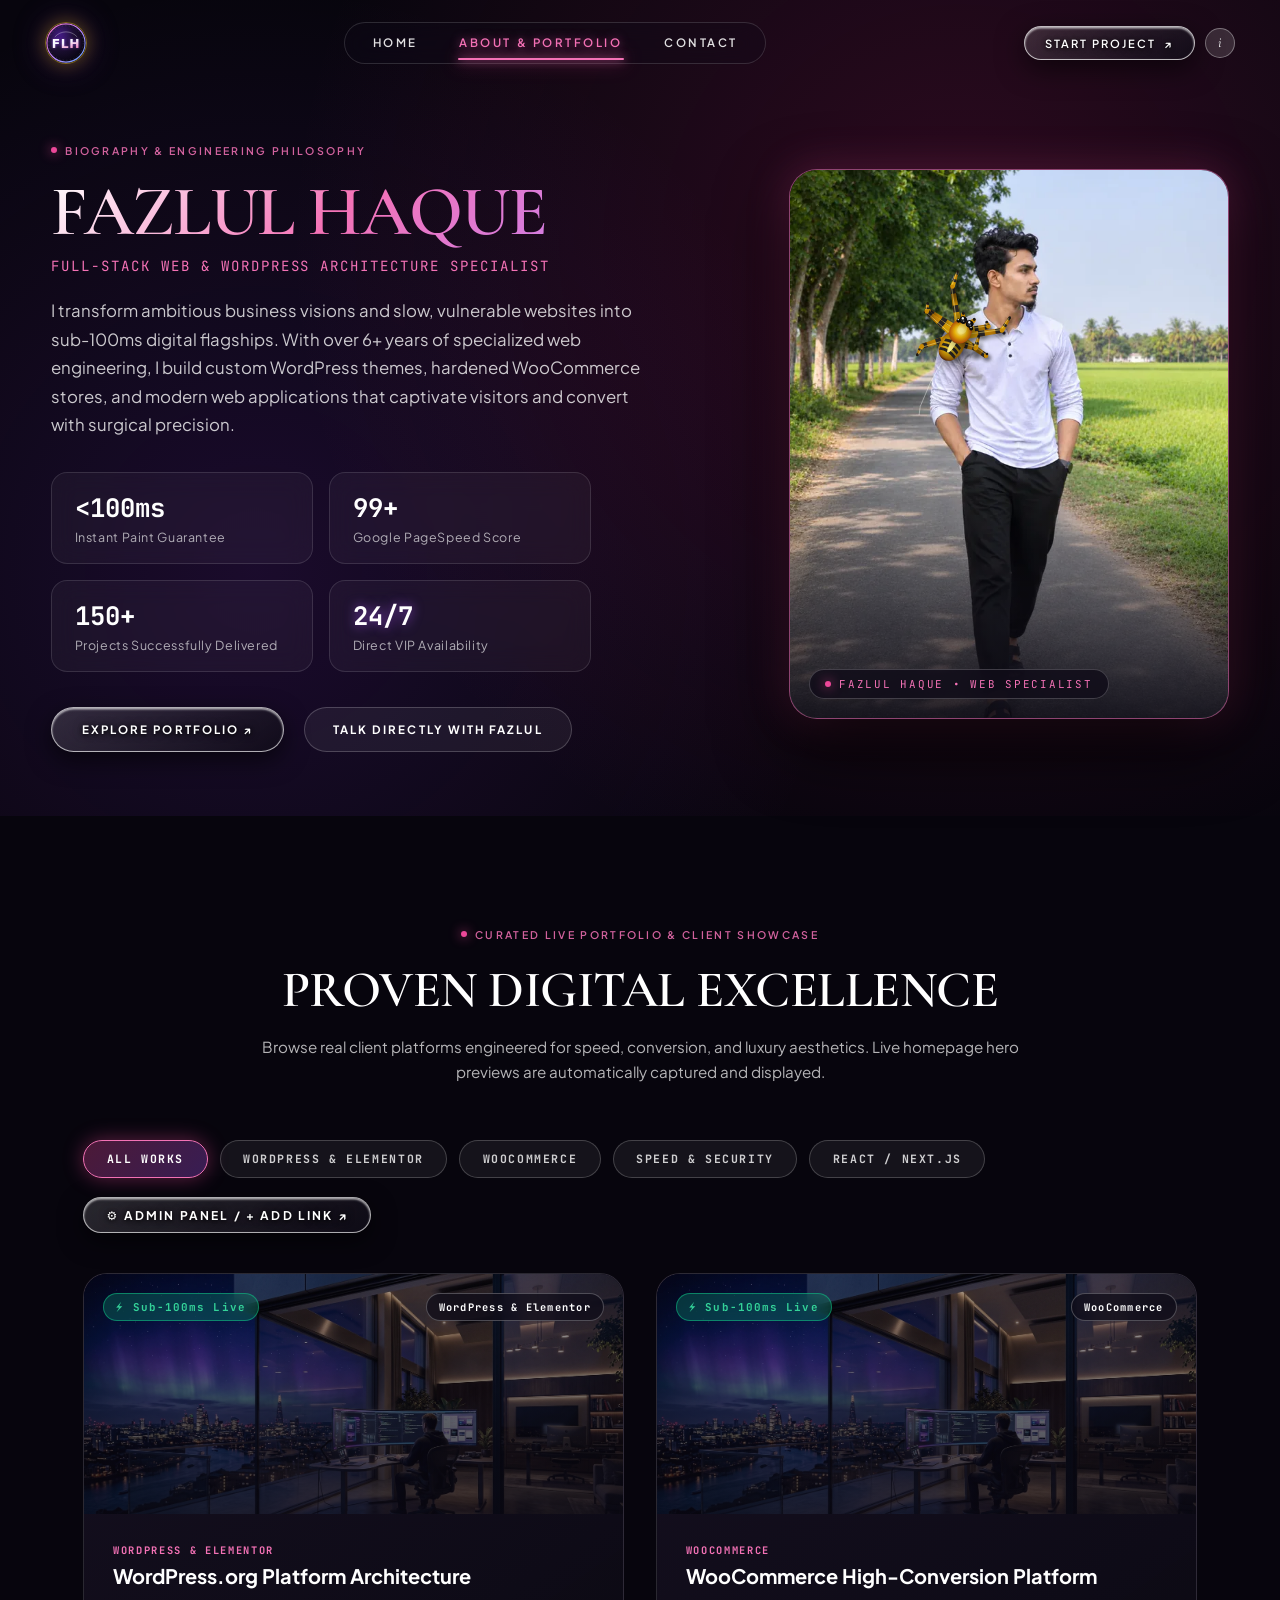
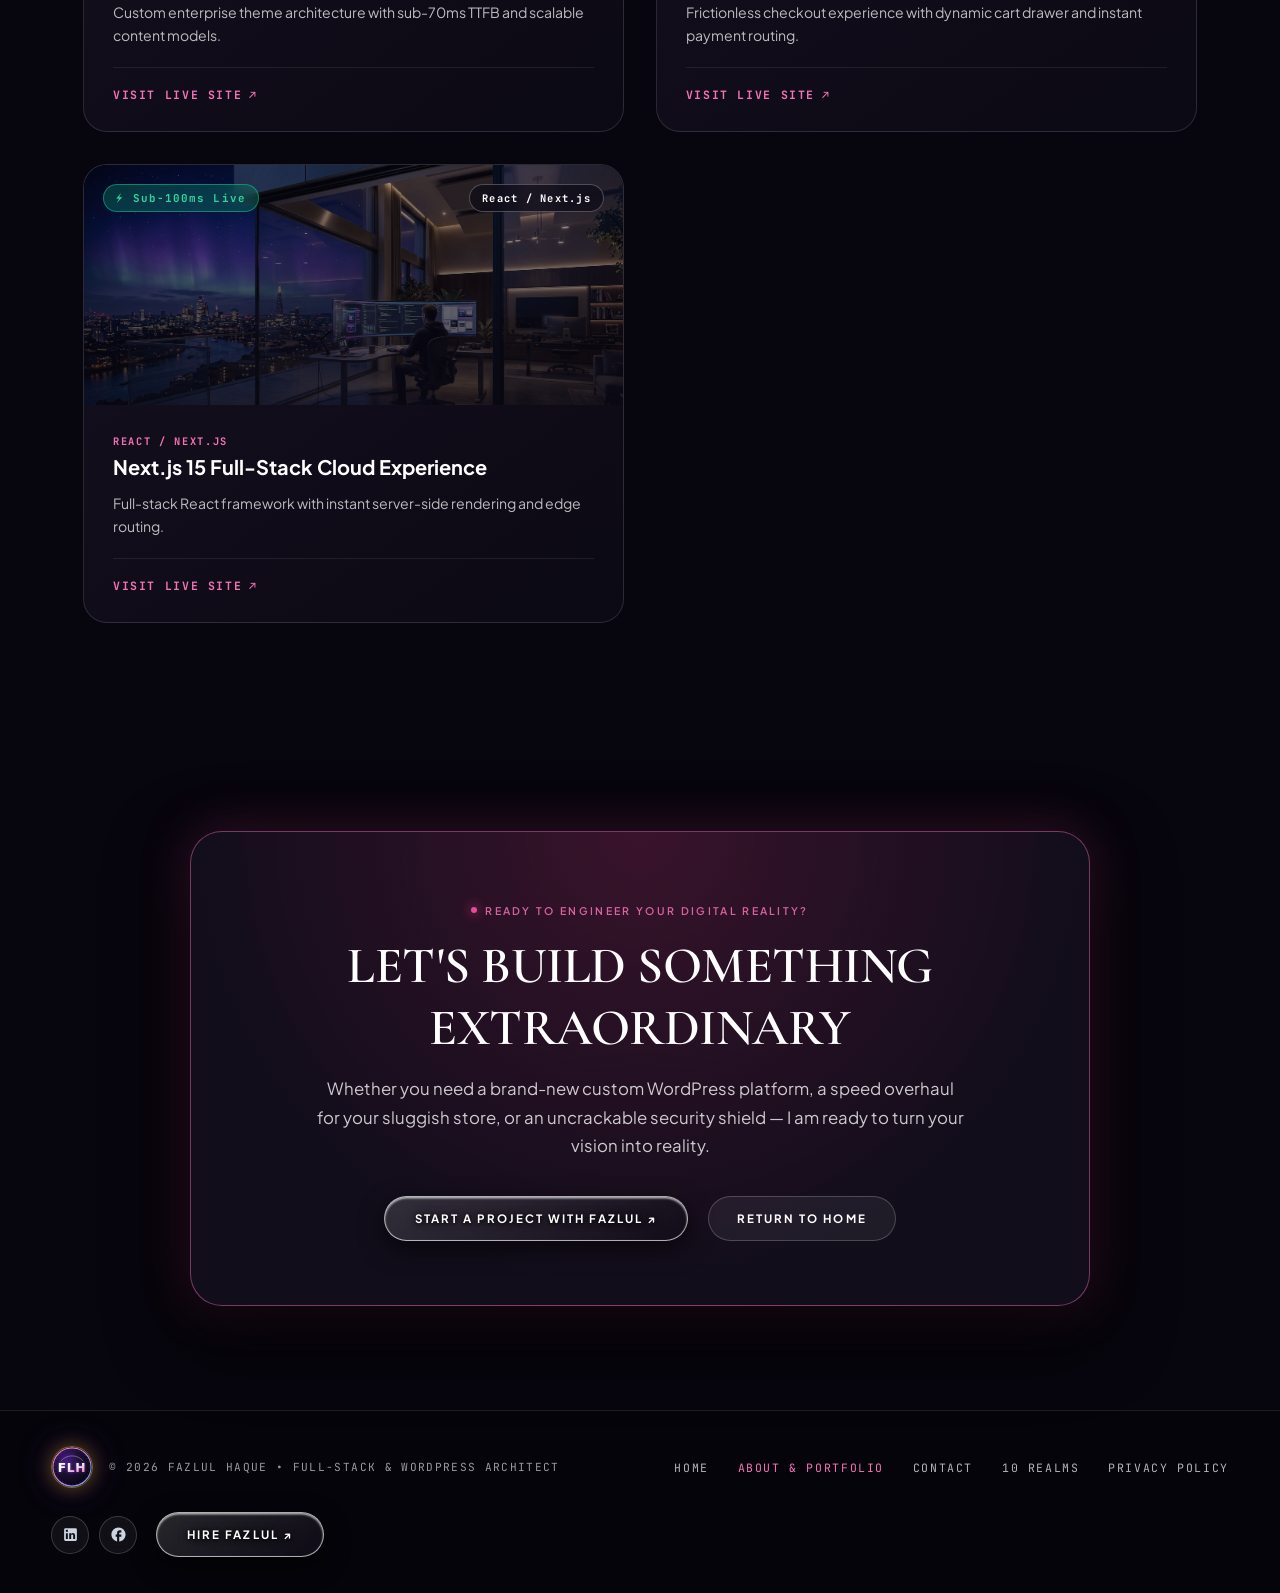
==== about.html @ 12c343f9 "Fix mobile zoom overflow, video sticky containment, UTF-8 encoding, and align v46.0" ====
﻿<!DOCTYPE html>
<html lang="en">
<head>
  <meta charset="UTF-8" />
  <meta name="viewport" content="width=device-width, initial-scale=1.0, viewport-fit=cover" />

  <!-- High-Ranking SEO Meta Tags -->
  <title>About Fazlul Haque | Full-Stack Web &amp; WordPress Architecture Specialist</title>
  <meta name="description" content="Learn about Fazlul Haque &mdash; elite WordPress &amp; Full-Stack Web Developer. Specializing in sub-100ms ultra-fast custom themes, WooCommerce stores, hardened security, and modern web applications. Explore curated live portfolio." />
  <meta name="keywords" content="Fazlul Haque, About Fazlul Haque, WordPress Specialist, Full-Stack Developer, WordPress Speed Optimization, Custom WordPress Theme, WooCommerce Developer, Web Security" />
  <meta name="author" content="Fazlul Haque" />
  <meta name="robots" content="index, follow" />
  <link rel="canonical" href="https://fazlul-haque-portfolio.onrender.com/about.html" />

  <!-- OpenGraph & Twitter Social Cards -->
  <meta property="og:url" content="https://fazlul-haque-portfolio.onrender.com/about.html" />
  <meta property="og:title" content="About Fazlul Haque &mdash; Full-Stack Web &amp; WordPress Developer" />
  <meta property="og:description" content="Discover Fazlul Haque's journey, engineering philosophy, and curated showcase of ultra-fast WordPress, WooCommerce, and web applications." />
  <meta property="og:type" content="profile" />
  <meta property="og:image" content="https://fazlul-haque-portfolio.onrender.com/assets/about-hero.webp" />
  <meta property="og:image:type" content="image/webp" />
  <meta name="twitter:card" content="summary_large_image" />
  <meta name="twitter:title" content="About Fazlul Haque &mdash; Web &amp; WordPress Specialist" />
  <meta name="twitter:description" content="6+ years engineering sub-100ms WordPress ecosystems, custom themes, and ironclad web applications." />
  <meta name="twitter:image" content="https://fazlul-haque-portfolio.onrender.com/assets/about-hero.webp" />

  <!-- Google Fonts Preconnect -->
  <link rel="preconnect" href="https://fonts.googleapis.com" />
  <link rel="preconnect" href="https://fonts.gstatic.com" crossorigin />
  <link rel="preload" href="assets/about-hero.webp" as="image" type="image/webp" imagesrcset="assets/about-hero-mob.webp 640w, assets/about-hero.webp 800w" imagesizes="(max-width: 768px) 360px, 440px" fetchpriority="high" />
  <link rel="preload" as="style" href="https://fonts.googleapis.com/css2?family=Cormorant+Garamond:ital,wght@0,500;0,600;0,700;1,600&family=Plus+Jakarta+Sans:wght@400;500;600;700&family=JetBrains+Mono:wght@400;500;600&display=swap" onload="this.onload=null;this.rel='stylesheet'" />
  <noscript><link href="https://fonts.googleapis.com/css2?family=Cormorant+Garamond:ital,wght@0,500;0,600;0,700;1,600&family=Plus+Jakarta+Sans:wght@400;500;600;700&family=JetBrains+Mono:wght@400;500;600&display=swap" rel="stylesheet" /></noscript>

  <!-- Shared Universal Stylesheet -->
  <link rel="stylesheet" href="styles.css?v=46.0" />

  <!-- Rich JSON-LD Structured Data for Google Search -->
  <script type="application/ld+json">
  {
    "@context": "https://schema.org",
    "@graph": [
      {
        "@type": "Person",
        "@id": "https://fazlul-haque-portfolio.onrender.com/#person",
        "name": "Fazlul Haque",
        "jobTitle": "Full-Stack Web & WordPress Architecture Specialist",
        "description": "Expert Web and WordPress Developer crafting sub-100ms ultra-fast websites, WooCommerce stores, and security-hardened systems.",
        "image": "https://fazlul-haque-portfolio.onrender.com/assets/about-hero.webp",
        "email": "fazlulbusiness1@gmail.com",
        "telephone": "+8801302927167",
        "knowsAbout": [
          "WordPress Custom Theme Development",
          "WooCommerce Speed Optimization",
          "Elementor Pro Custom Architecture",
          "PHP 8 & MySQL",
          "React & Next.js",
          "Cloudflare WAF Security & Malware Remediation",
          "Google Core Web Vitals Optimization"
        ]
      },
      {
        "@type": "AboutPage",
        "@id": "https://fazlul-haque-portfolio.onrender.com/about.html#webpage",
        "url": "https://fazlul-haque-portfolio.onrender.com/about.html",
        "name": "About Fazlul Haque & Live Portfolio Showcase",
        "description": "Biography, engineering stack, and showcase of live WordPress, WooCommerce, and Full-Stack web projects by Fazlul Haque.",
        "isPartOf": {
          "@type": "WebSite",
          "name": "Fazlul Haque Portfolio",
          "url": "https://fazlul-haque-portfolio.onrender.com/"
        }
      }
    ]
  }
  </script>
</head>
<body class="page-about">

  <!-- =====================================================================
       TOP FLOATING NAVBAR (CONSISTENT ON ALL PAGES)
       ===================================================================== -->
  <header class="top-nav-bar" id="top-nav">
    <a href="index.html" class="nav-wave-logo" aria-label="Fazlul Haque (FLH) Home">
      <img src="assets/flh-logo.svg" alt="FLH Logo" class="flh-logo-svg" width="42" height="42" />
    </a>

    <nav class="nav-center-links" aria-label="Primary Navigation">
      <a href="index.html">HOME</a>
      <a href="about.html" class="active">ABOUT &amp; PORTFOLIO</a>
      <a href="contact.html">CONTACT</a>
    </nav>

    <div class="nav-right-group">
      <a href="contact.html" class="btn-shine start-creating-pill">
        <span>START PROJECT</span>
        <span class="arrow-ne">↗</span>
      </a>
      <button type="button" class="info-circle-btn" id="info-btn" aria-label="Portfolio Info">i</button>
    </div>
  </header>

  <main>
    <!-- =====================================================================
         1. ABOUT HERO SECTION: PROFILE & CORE CREDENTIALS
         (Hero image container configured and ready for your dedicated image)
         ===================================================================== -->
    <section class="about-hero-section">
      <div class="about-hero-container">
        <div class="about-hero-grid">
          
          <!-- Left: Hero Headline & Philosophy -->
          <div class="about-hero-content">
            <div class="rh-eyebrow">
              <span class="dot-purple"></span>
              <span>BIOGRAPHY &amp; ENGINEERING PHILOSOPHY</span>
            </div>
            <h1 class="about-hero-title">
              FAZLUL HAQUE
            </h1>
            <p class="about-hero-tagline">
              Full-Stack Web &amp; WordPress Architecture Specialist
            </p>
            <p class="about-hero-lead">
              I transform ambitious business visions and slow, vulnerable websites into sub-100ms digital flagships. With over 6+ years of specialized web engineering, I build custom WordPress themes, hardened WooCommerce stores, and modern web applications that captivate visitors and convert with surgical precision.
            </p>

            <div class="about-hero-badges">
              <div class="about-stat-card shine-card">
                <span class="stat-num" data-target="100" data-prefix="&lt;" data-suffix="ms">&lt;100ms</span>
                <span class="stat-lbl">Instant Paint Guarantee</span>
              </div>
              <div class="about-stat-card shine-card">
                <span class="stat-num" data-target="99" data-suffix="+">99+</span>
                <span class="stat-lbl">Google PageSpeed Score</span>
              </div>
              <div class="about-stat-card shine-card">
                <span class="stat-num" data-target="150" data-suffix="+">150+</span>
                <span class="stat-lbl">Projects Successfully Delivered</span>
              </div>
              <div class="about-stat-card shine-card">
                <span class="stat-num live-pulse-badge">24/7</span>
                <span class="stat-lbl">Direct VIP Availability</span>
              </div>
            </div>

            <div class="about-hero-ctas">
              <a href="#portfolio-showcase" class="btn-shine pill-btn-purple bubble-glass-btn">
                <span class="btn-label-text">EXPLORE PORTFOLIO ↗</span>
              </a>
              <a href="contact.html" class="btn-shine pill-btn-dark">
                <span>TALK DIRECTLY WITH FAZLUL</span>
              </a>
            </div>
          </div>

          <!-- Right: Hero Image Container (Reserved for your custom image) -->
          <div class="about-hero-visual">
            <div class="about-image-frame shine-card" id="about-hero-frame">
              <img
                src="assets/about-hero.webp"
                srcset="assets/about-hero-mob.webp 640w, assets/about-hero.webp 800w"
                sizes="(max-width: 768px) 360px, 440px"
                alt="Fazlul Haque &mdash; Web &amp; WordPress Specialist"
                class="about-portrait-img"
                id="about-hero-img"
                width="800"
                height="1000"
                fetchpriority="high"
                loading="eager"
              />
              <div class="about-image-scrim"></div>
              <div class="about-image-caption">
                <span class="dot-purple"></span>
                <span>FAZLUL HAQUE • WEB SPECIALIST</span>
              </div>
            </div>
          </div>

        </div>
      </div>
    </section>



    <!-- =====================================================================
         2. LIVE PORTFOLIO SHOWCASE (POWERED BY ADMIN PANEL)
         ===================================================================== -->
    <section class="about-portfolio-section" id="portfolio-showcase">
      <div class="about-section-header text-center">
        <div class="rh-eyebrow">
          <span class="dot-purple"></span>
          <span>CURATED LIVE PORTFOLIO &amp; CLIENT SHOWCASE</span>
        </div>
        <h2 class="section-serif-title">PROVEN DIGITAL EXCELLENCE</h2>
        <p class="section-sub-desc">
          Browse real client platforms engineered for speed, conversion, and luxury aesthetics. Live homepage hero previews are automatically captured and displayed.
        </p>
      </div>

      <!-- Portfolio Category Filter Tabs & Admin Link -->
      <div style="display:flex; justify-content:space-between; align-items:center; flex-wrap:wrap; gap:1.2rem; margin-bottom:2.5rem;">
        <div class="portfolio-filter-tabs" id="portfolio-filter-tabs" style="margin-bottom:0;">
          <button type="button" class="pf-tab-btn active" data-filter="all">ALL WORKS</button>
          <button type="button" class="pf-tab-btn" data-filter="wordpress">WORDPRESS &amp; ELEMENTOR</button>
          <button type="button" class="pf-tab-btn" data-filter="woocommerce">WOOCOMMERCE</button>
          <button type="button" class="pf-tab-btn" data-filter="speed">SPEED &amp; SECURITY</button>
          <button type="button" class="pf-tab-btn" data-filter="fullstack">REACT / NEXT.JS</button>
        </div>

        <a href="admin.html" class="btn-shine pill-btn-purple bubble-glass-btn" style="padding:0.6rem 1.4rem; font-size:0.75rem;">
          <span class="btn-label-text">⚙️ ADMIN PANEL / + ADD LINK ↗</span>
        </a>
      </div>

      <!-- Dynamic Portfolio Grid Rendered via JS -->
      <div class="portfolio-projects-grid" id="portfolio-projects-grid">
      </div>
    </section>

    <!-- =====================================================================
         3. CALL TO ACTION SECTION (WITH BUBBLE-GLASS BUTTON)
         ===================================================================== -->
    <section class="about-cta-section">
      <div class="about-cta-card shine-card">
        <div class="rh-eyebrow">
          <span class="dot-purple"></span>
          <span>READY TO ENGINEER YOUR DIGITAL REALITY?</span>
        </div>
        <h2 class="section-serif-title">LET'S BUILD SOMETHING EXTRAORDINARY</h2>
        <p class="about-cta-text">
          Whether you need a brand-new custom WordPress platform, a speed overhaul for your sluggish store, or an uncrackable security shield — I am ready to turn your vision into reality.
        </p>
        <div class="about-cta-btns">
          <a href="contact.html" class="btn-shine pill-btn-purple bubble-glass-btn">
            <span class="btn-label-text">START A PROJECT WITH FAZLUL ↗</span>
          </a>
          <a href="index.html" class="btn-shine pill-btn-dark">
            <span>RETURN TO HOME</span>
          </a>
        </div>
      </div>
    </section>
  </main>

  <!-- =====================================================================
       FOOTER (MATCHING DESIGN ACROSS ALL PAGES)
       ===================================================================== -->
  <footer class="about-footer-bar">
    <div class="af-container">
      <div class="af-left">
        <a href="index.html" class="nav-wave-logo" aria-label="Fazlul Haque (FLH) Home">
          <img src="assets/flh-logo.svg" alt="FLH Logo" class="flh-logo-svg" width="42" height="42" loading="lazy" decoding="async" />
        </a>
        <span>&copy; 2026 FAZLUL HAQUE • FULL-STACK &amp; WORDPRESS ARCHITECT</span>
      </div>

      <nav class="af-links" aria-label="Footer Navigation">
        <a href="index.html">HOME</a>
        <a href="about.html" class="active">ABOUT &amp; PORTFOLIO</a>
        <a href="contact.html">CONTACT</a>
        <a href="index.html#realms-section">10 REALMS</a>
        <a href="privacy.html">PRIVACY POLICY</a>
      </nav>

      <div class="af-right">
        <div class="footer-social-wrap">
          <a href="https://www.linkedin.com/in/mdfazlulhaque003/" target="_blank" rel="noopener noreferrer" class="social-footer-btn" aria-label="Fazlul Haque LinkedIn" title="LinkedIn Profile">
            <svg width="17" height="17" viewBox="0 0 24 24" fill="currentColor">
              <path d="M19 3a2 2 0 0 1 2 2v14a2 2 0 0 1-2 2H5a2 2 0 0 1-2-2V5a2 2 0 0 1 2-2h14m-.5 15.5v-5.3a3.26 3.26 0 0 0-3.26-3.26c-.85 0-1.84.52-2.28 1.3v-1.11h-2.79v8.37h2.79v-4.93c0-.77.62-1.4 1.39-1.4a1.4 1.4 0 0 1 1.4 1.4v4.93h2.75M6.88 8.56a1.68 1.68 0 0 0 1.68-1.68c0-.93-.75-1.69-1.68-1.69a1.69 1.69 0 0 0-1.69 1.69c0 .93.76 1.68 1.69 1.68m1.39 9.94v-8.37H5.5v8.37h2.77z"/>
            </svg>
          </a>
          <a href="https://www.facebook.com/profile.php?id=61572731453253" target="_blank" rel="noopener noreferrer" class="social-footer-btn" aria-label="Fazlul Haque Facebook" title="Facebook Page">
            <svg width="17" height="17" viewBox="0 0 24 24" fill="currentColor">
              <path d="M22 12c0-5.52-4.48-10-10-10S2 6.48 2 12c0 4.84 3.44 8.87 8 9.8V15H8v-3h2V9.5C10 7.57 11.57 6 13.5 6H16v3h-2c-.55 0-1 .45-1 1v2h3v3h-3v6.95c5.05-.5 9-4.76 9-9.95z"/>
            </svg>
          </a>
        </div>
        <a href="contact.html" class="btn-shine pill-btn-purple bubble-glass-btn">
          <span class="btn-label-text">HIRE FAZLUL ↗</span>
        </a>
      </div>
    </div>
  </footer>

  <!-- Portfolio Info Modal (Shared Across Pages for Top-Right 'i' Button) -->
  <div class="realm-modal-backdrop" id="realm-modal" aria-hidden="true">
    <div class="realm-modal-card shine-card">
      <div class="rm-header">
        <span class="rm-tag" id="rm-tag">PORTFOLIO ENGINE • FAZLUL HAQUE</span>
        <button type="button" class="rm-close" id="rm-close" aria-label="Close modal">✕</button>
      </div>
      <h3 class="rm-title" id="rm-title">Fazlul Haque — Live Websites Showcase</h3>
      <p class="rm-desc" id="rm-desc"></p>
      <div class="rm-list" id="rm-list"></div>
      <div class="rm-footer">
        <a href="contact.html" class="btn-shine pill-btn-purple bubble-glass-btn" id="rm-cta"><span class="btn-label-text">START THIS PROJECT ↗</span></a>
      </div>
    </div>
  </div>

  <!-- Floating Back-to-Top Rocket Button -->
  <button type="button" class="floating-back-to-top shine-card" id="back-to-top-btn" aria-label="Back to Top">
    <span class="btt-icon">↑</span>
    <span class="btt-text">TOP</span>
  </button>

  <!-- Interactive Golden Jumping Spider with Silk Thread -->
  <canvas id="cursor-spider-canvas" class="cursor-spider-canvas" aria-hidden="true"></canvas>

  <script defer src="app.js?v=46.0"></script>

  <!-- Floating Mobile Bottom Navigation Dock (Visible on Mobile Screens < 768px) -->
  <nav class="mobile-bottom-dock" aria-label="Mobile Navigation">
    <a href="index.html" class="mob-dock-item ">
      <svg class="dock-icon" viewBox="0 0 24 24" width="20" height="20" fill="none" stroke="currentColor" stroke-width="2">
        <path d="M3 9l9-7 9 7v11a2 2 0 0 1-2 2H5a2 2 0 0 1-2-2z"/>
        <polyline points="9 22 9 12 15 12 15 22"/>
      </svg>
      <span>HOME</span>
    </a>
    <a href="about.html" class="mob-dock-item active">
      <svg class="dock-icon" viewBox="0 0 24 24" width="20" height="20" fill="none" stroke="currentColor" stroke-width="2">
        <rect x="2" y="7" width="20" height="14" rx="2" ry="2"/>
        <path d="M16 21V5a2 2 0 0 0-2-2h-4a2 2 0 0 0-2 2v16"/>
      </svg>
      <span>ABOUT</span>
    </a>
    <a href="contact.html" class="mob-dock-item ">
      <svg class="dock-icon" viewBox="0 0 24 24" width="20" height="20" fill="none" stroke="currentColor" stroke-width="2">
        <path d="M21 15a2 2 0 0 1-2 2H7l-4 4V5a2 2 0 0 1 2-2h14a2 2 0 0 1 2 2z"/>
      </svg>
      <span>CONTACT</span>
    </a>
    <a href="https://wa.me/8801302927167" target="_blank" rel="noopener noreferrer" class="mob-dock-item mob-dock-wa" aria-label="Direct WhatsApp">
      <svg class="dock-icon" viewBox="0 0 24 24" width="20" height="20" fill="currentColor">
        <path d="M20.52 3.48A11.93 11.93 0 0 0 12.06 0C5.46 0 .09 5.37.09 11.97c0 2.11.55 4.17 1.6 5.99L0 24l6.21-1.63a11.9 11.9 0 0 0 5.85 1.52h.01c6.6 0 11.97-5.37 11.97-11.97 0-3.2-1.25-6.21-3.52-8.44zm-8.46 18.39h-.01a9.9 9.9 0 0 1-5.04-1.38l-.36-.21-3.74.98 1-3.65-.24-.38a9.92 9.92 0 0 1-1.52-5.26c0-5.48 4.46-9.94 9.94-9.94 2.65 0 5.15 1.03 7.03 2.91a9.88 9.88 0 0 1 2.91 7.03c0 5.48-4.46 9.94-9.94 9.94zm5.45-7.44c-.3-.15-1.77-.87-2.04-.97-.27-.1-.47-.15-.67.15-.2.3-.77.97-.94 1.17-.17.2-.35.22-.65.07-.3-.15-1.26-.46-2.4-1.48-.89-.79-1.49-1.77-1.66-2.07-.17-.3-.02-.46.13-.61.14-.13.3-.35.45-.52.15-.17.2-.3.3-.5.1-.2.05-.37-.02-.52-.08-.15-.67-1.62-.92-2.22-.24-.58-.49-.5-.67-.51h-.57c-.2 0-.52.07-.8.37-.27.3-1.05 1.03-1.05 2.51s1.08 2.91 1.23 3.11c.15.2 2.12 3.24 5.14 4.54.72.31 1.28.5 1.72.64.72.23 1.38.2 1.9.12.58-.09 1.77-.72 2.02-1.42.25-.7.25-1.3.17-1.42-.07-.12-.27-.2-.57-.35z"/>
      </svg>
      <span>CHAT</span>
    </a>
  </nav>

</body>
</html>
---- styles.css ----
/* ==========================================================================
   TIDALIA-EXACT COLOR SCHEME, LAYOUT & 3D SCROLL ANIMATION STYLES
   - Hero: Fullscreen Unobstructed Portrait + Cursor Spotlight
   - Window Scroll Story: 3D Opening Window + Continuous Camera Fly-Through
   - Composer & Pricing: Clean Pearl-White (#faf8ff) + Purple/Teal Accents
   - 10 Realms & Final Voyage: Deep Cosmic Night (#090812) + Full-Bleed Artwork Cards
   ========================================================================== */

:root {
  --light-bg: #faf8ff;
  --light-card: #ffffff;
  --dark-cosmic: #090812;
  --dark-cosmic-2: #110e20;
  --purple-main: #8b5cf6;
  --purple-bright: #a855f7;
  --pink-accent: #ec4899;
  --teal-accent: #14b8a6;
  --cyan-accent: #38bdf8;
  --text-dark: #18181b;
  --text-dark-muted: #64748b;
  --text-light: #f8fafc;
  --text-light-muted: rgba(248, 250, 252, 0.72);
  --font-serif: 'Cormorant Garamond', Georgia, serif;
  --font-sans: 'Plus Jakarta Sans', system-ui, -apple-system, sans-serif;
  --font-mono: 'JetBrains Mono', monospace;
}

* {
  box-sizing: border-box;
  margin: 0;
  padding: 0;
}

html {
  scroll-behavior: smooth;
}

body {
  background-color: var(--dark-cosmic);
  color: var(--text-light);
  font-family: var(--font-sans);
  overflow-x: hidden;
  -webkit-font-smoothing: antialiased;
}

/* Universal Shining Sweep on Every Card & Button */
.shine-card,
.btn-shine {
  position: relative;
  overflow: hidden;
}

.shine-card::before,
.btn-shine::before {
  content: "";
  position: absolute;
  top: -50%;
  left: -130%;
  width: 60%;
  height: 200%;
  background: linear-gradient(
    115deg,
    transparent 0%,
    rgba(255, 255, 255, 0.05) 35%,
    rgba(255, 255, 255, 0.38) 50%,
    rgba(192, 132, 252, 0.2) 60%,
    transparent 100%
  );
  transform: rotate(22deg);
  transition: left 0.75s cubic-bezier(0.22, 1, 0.36, 1);
  pointer-events: none;
  z-index: 4;
}

.shine-card:hover::before,
.btn-shine:hover::before {
  left: 145%;
}

/* ==========================================================================
   TOP FLOATING NAVBAR (EXACT MATCH TO VIDEO 0:02)
   ========================================================================== */
.top-nav-bar {
  position: fixed;
  top: 0;
  left: 0;
  right: 0;
  z-index: 100;
  padding: 1.35rem 2.8rem;
  display: flex;
  align-items: center;
  justify-content: space-between;
  pointer-events: none;
}

.top-nav-bar > * {
  pointer-events: auto;
}

.nav-wave-logo {
  width: 42px;
  height: 42px;
  border-radius: 50%;
  background: radial-gradient(circle at 35% 35%, #1e1138, #0f0b1e 75%, #05030a);
  border: 1.5px solid rgba(250, 204, 21, 0.45);
  box-shadow: 0 0 18px rgba(234, 179, 8, 0.35), 0 0 35px rgba(168, 85, 247, 0.25);
  display: grid;
  place-items: center;
  color: #fff;
  text-decoration: none;
  transition: transform 0.25s ease, box-shadow 0.25s ease, border-color 0.25s ease;
  overflow: hidden;
}

.nav-wave-logo:hover {
  transform: scale(1.08);
  border-color: rgba(250, 204, 21, 0.9);
  box-shadow: 0 0 25px rgba(234, 179, 8, 0.6), 0 0 45px rgba(168, 85, 247, 0.45);
}

.flh-logo-svg {
  width: 100%;
  height: 100%;
  display: block;
}

.nav-center-links {
  display: flex;
  align-items: center;
  gap: 2.4rem;
  padding: 0.55rem 1.6rem;
  border-radius: 999px;
  background: rgba(15, 14, 26, 0.28);
  backdrop-filter: blur(12px);
  border: 1px solid rgba(255, 255, 255, 0.14);
}

.nav-center-links a {
  position: relative;
  color: rgba(255, 255, 255, 0.88);
  text-decoration: none;
  font-size: 0.72rem;
  font-weight: 600;
  letter-spacing: 0.22em;
  transition: color 0.2s ease, text-shadow 0.2s ease;
  padding: 0.25rem 0.1rem;
}

.nav-center-links a:hover {
  color: #ffffff;
  text-shadow: 0 0 12px rgba(255, 255, 255, 0.8);
}

.nav-right-group {
  display: flex;
  align-items: center;
  gap: 0.65rem;
}

.start-creating-pill {
  display: inline-flex;
  align-items: center;
  gap: 0.5rem;
  padding: 0.58rem 1.25rem;
  border-radius: 999px;
  background: rgba(20, 18, 34, 0.55);
  backdrop-filter: blur(14px);
  border: 1px solid rgba(255, 255, 255, 0.35);
  color: #ffffff;
  text-decoration: none;
  font-size: 0.7rem;
  font-weight: 600;
  letter-spacing: 0.18em;
}

.info-circle-btn {
  width: 30px;
  height: 30px;
  border-radius: 50%;
  background: rgba(255, 255, 255, 0.14);
  backdrop-filter: blur(10px);
  border: 1px solid rgba(255, 255, 255, 0.35);
  color: #fff;
  font-family: var(--font-serif);
  font-style: italic;
  font-size: 0.9rem;
  cursor: pointer;
}

/* ==========================================================================
   1. HERO SECTION: 100% FULLSCREEN UNOBSTRUCTED PHOTO + SPOTLIGHT
   ========================================================================== */
.hero-fullscreen {
  position: relative;
  width: 100%;
  height: 100vh;
  min-height: 640px;
  overflow: hidden;
  display: flex;
  flex-direction: column;
  justify-content: flex-end;
  align-items: center;
  padding-bottom: 1.8rem;
}

.hero-img-container {
  position: absolute;
  inset: 0;
  width: 100%;
  height: 100%;
  --mx: 50%;
  --my: 40%;
}

/* Fullscreen Clear Image of Fazlul Haque (Responsive on Desktop & Mobile) */
.hero-main-img {
  width: 100%;
  height: 100%;
  object-fit: cover;
  object-position: center 30%;
  display: block;
  image-rendering: -webkit-optimize-contrast;
  image-rendering: high-quality;
  filter: brightness(0.98) contrast(1.06);
}

/* Mouse Cursor Spotlight Layer (Bright Iridescent Daylight Glow where Mouse Moves!) */
.hero-spotlight-layer {
  position: absolute;
  inset: 0;
  pointer-events: none;
  -webkit-mask-image: radial-gradient(
    circle 260px at var(--mx) var(--my),
    rgba(0, 0, 0, 1) 0%,
    rgba(0, 0, 0, 0.75) 50%,
    transparent 100%
  );
  mask-image: radial-gradient(
    circle 260px at var(--mx) var(--my),
    rgba(0, 0, 0, 1) 0%,
    rgba(0, 0, 0, 0.75) 50%,
    transparent 100%
  );
}

.hero-bright-img {
  filter: brightness(1.18) saturate(1.22) contrast(1.06);
}

.hero-sparkle-canvas,
.hero-dragon-canvas,
.hero-water-canvas {
  position: absolute;
  inset: 0;
  width: 100%;
  height: 100%;
  pointer-events: none;
  z-index: 10;
}

/* Minimal Sleek Title at Bottom-Center so Portrait is Never Covered */
.hero-title-overlay {
  position: relative;
  z-index: 5;
  text-align: center;
  margin-bottom: 3.4rem;
  pointer-events: none;
}

.tidalia-hero-title {
  position: relative;
  display: inline-block;
  font-family: var(--font-serif);
  font-size: clamp(3.4rem, 9.5vw, 8.2rem);
  font-weight: 500;
  letter-spacing: 0.14em;
  line-height: 0.92;
  color: #ffffff;
  text-shadow: 0 4px 28px rgba(0, 0, 0, 0.75);
}

.hero-letter {
  display: inline-block;
  position: relative;
  color: #ffffff !important;
  opacity: 1;
  visibility: visible;
  text-shadow: 0 4px 28px rgba(0, 0, 0, 0.75);
  transform-origin: center center;
  will-change: transform, filter, opacity;
  transition: opacity 0.2s ease-out;
  cursor: default;
}

.spark-star {
  position: absolute;
  color: #ffffff;
  font-size: clamp(1.2rem, 2.2vw, 2.1rem);
  text-shadow: 0 0 18px #fff, 0 0 32px #c084fc;
}

.spark-star.s-1 { top: -6%; left: -4%; }
.spark-star.s-2 { top: 8%; right: -4%; }

.tidalia-hero-sub {
  margin-top: 0.65rem;
  font-size: clamp(0.88rem, 1.25vw, 1.08rem);
  color: #ffffff;
  font-weight: 500;
  letter-spacing: 0.03em;
  text-shadow: 0 2px 14px rgba(0, 0, 0, 0.85);
}

/* Hero Bottom Floating Buttons (Perfect Side-by-Side Centered Balance, No Overlap!) */
.hero-bottom-pills {
  position: relative;
  z-index: 6;
  width: 100%;
  padding: 1.2rem 2rem;
  display: flex;
  align-items: center;
  justify-content: center;
  gap: 1.25rem;
  flex-wrap: wrap;
}

.scroll-discover-btn {
  display: inline-flex;
  align-items: center;
  justify-content: center;
  padding: 0.65rem 1.6rem;
  border-radius: 999px;
  color: #ffffff;
  text-decoration: none;
  font-size: 0.72rem;
  font-weight: 700;
  letter-spacing: 0.2em;
}

.sound-on-btn {
  position: static !important;
  display: inline-flex;
  align-items: center;
  gap: 0.55rem;
  padding: 0.65rem 1.45rem;
  border-radius: 999px;
  color: #ffffff;
  font-size: 0.72rem;
  font-weight: 700;
  letter-spacing: 0.16em;
  cursor: pointer;
}

.wave-bars {
  display: inline-flex;
  align-items: center;
  gap: 2px;
  height: 11px;
}

.wave-bars i {
  width: 2px;
  height: 5px;
  background: #fff;
  border-radius: 2px;
}

.sound-on-btn.playing .wave-bars i:nth-child(odd) {
  animation: waveBounce 0.55s infinite alternate;
}
.sound-on-btn.playing .wave-bars i:nth-child(even) {
  animation: waveBounce 0.55s 0.25s infinite alternate;
}

@keyframes waveBounce {
  from { height: 3px; }
  to { height: 11px; }
}

/* ==========================================================================
   2. WINDOW OPEN + CONTINUOUS 4-SCENE ZOOM-THROUGH SCROLL ANIMATION
   ========================================================================== */
.scroll-story-runway {
  position: relative;
  height: 700vh;
}

.white-bg-runway {
  background: #ffffff;
}

.story-sticky-viewport {
  position: sticky;
  top: 0;
  width: 100%;
  height: 100vh;
  overflow: hidden;
  perspective: 1400px;
}

.white-viewport {
  background: #ffffff;
  display: flex;
  align-items: center;
  justify-content: center;
}

/* Centered Window Stage on White Background that Zooms to Fullscreen */
.video-window-stage {
  position: relative;
  width: 100%;
  height: 100%;
  display: flex;
  align-items: center;
  justify-content: center;
  z-index: 2;
  overflow: hidden;
}

.window-arch-wrapper {
  position: absolute;
  top: 50%;
  left: 50%;
  transform: translate(-50%, -50%);
  width: min(84vw, 1080px);
  height: min(68vh, 600px);
  border-radius: 24px;
  overflow: hidden;
  background: #000000 url('assets/video-poster.webp') center / cover no-repeat;
  box-shadow: 
    0 25px 70px -15px rgba(0, 0, 0, 0.25),
    0 0 0 1px rgba(0, 0, 0, 0.08),
    0 10px 30px -5px rgba(0, 0, 0, 0.12);
  will-change: transform;
  backface-visibility: hidden;
}

.portfolio-scrub-video {
  position: absolute;
  inset: 0;
  width: 100%;
  height: 100%;
  object-fit: cover;
  object-position: center;
  border-radius: inherit;
  z-index: 2;
  display: block;
  transform: translateZ(0);
  will-change: transform;
  backface-visibility: hidden;
}

.portal-scenes-stage {
  position: absolute;
  inset: 0;
  width: 100%;
  height: 100%;
  overflow: hidden;
  background: #090812;
  z-index: 1;
}

.window-glass-sheen {
  position: absolute;
  inset: 0;
  pointer-events: none;
  z-index: 7;
  background: linear-gradient(135deg, rgba(255, 255, 255, 0.14) 0%, transparent 45%, rgba(255, 255, 255, 0.05) 100%);
  mix-blend-mode: overlay;
}

.portal-scene-layer {
  position: absolute;
  inset: 0;
  width: 100%;
  height: 100%;
  will-change: transform, clip-path, opacity;
}

.portal-scene-img {
  width: 100%;
  height: 100%;
  object-fit: cover;
  object-position: center;
  display: block;
}

.scene-4-tint {
  filter: hue-rotate(32deg) saturate(1.35) contrast(1.08);
}

.portal-zoom-ring {
  position: absolute;
  top: 50%;
  left: 50%;
  width: 10px;
  height: 10px;
  border-radius: 50%;
  transform: translate(-50%, -50%);
  border: 14px solid rgba(192, 132, 252, 0.75);
  box-shadow: 0 0 45px #38bdf8, inset 0 0 35px #ec4899;
  opacity: 0;
  pointer-events: none;
  z-index: 6;
}

/* 3D Glass Window Shutters (Hidden so the video's photorealistic wooden window is crystal-clear) */
.window-casement-wrap {
  display: none !important;
}

.casement-leaf {
  width: 50%;
  height: 100%;
  background: linear-gradient(135deg, rgba(255, 255, 255, 0.14), rgba(15, 23, 42, 0.42));
  backdrop-filter: blur(12px) saturate(160%);
  -webkit-backdrop-filter: blur(12px) saturate(160%);
  border: 2px solid rgba(255, 255, 255, 0.42);
  padding: 2.2rem;
  transform-style: preserve-3d;
  position: relative;
  box-shadow: inset 0 0 40px rgba(255, 255, 255, 0.15);
}

.casement-left { transform-origin: left center; }
.casement-right { transform-origin: right center; }

.casement-glass {
  width: 100%;
  height: 100%;
  border: 1.5px solid rgba(255, 255, 255, 0.35);
  border-radius: 14px;
  background: linear-gradient(135deg, rgba(255,255,255,0.22) 0%, transparent 50%, rgba(56,189,248,0.12) 100%);
  position: relative;
}

.window-mullion-h {
  position: absolute;
  top: 50%;
  left: 0;
  right: 0;
  height: 2px;
  background: rgba(255, 255, 255, 0.32);
}

.window-mullion-v {
  position: absolute;
  left: 50%;
  top: 0;
  bottom: 0;
  width: 2px;
  background: rgba(255, 255, 255, 0.32);
}

.window-latch {
  position: absolute;
  top: 50%;
  width: 10px;
  height: 64px;
  border-radius: 99px;
  background: linear-gradient(180deg, #ffffff, #cbd5e1);
  box-shadow: 0 0 18px rgba(255, 255, 255, 0.8);
  transform: translateY(-50%);
}

.casement-left .window-latch { right: 10px; }
.casement-right .window-latch { left: 10px; }

/* Pure Floating Story Text Overlays (Exact Video Match 0:06 - 0:16: No Dark Boxes!) */
.story-scene-ui {
  position: absolute;
  inset: 0;
  z-index: 12;
  padding: 4.5rem 3.5rem 3.5rem;
  display: flex;
  align-items: flex-end;
  justify-content: space-between;
  pointer-events: none;
  opacity: 0;
  visibility: hidden;
  transform: translateY(16px);
  transition: opacity 0.22s ease-out, transform 0.22s ease-out, visibility 0.22s;
}

.story-scene-ui.story-ui-top {
  align-items: flex-start;
  padding-top: 6.5rem;
}

.story-scene-ui.story-ui-center {
  align-items: center;
  justify-content: center;
  text-align: center;
}

.story-scene-ui.active {
  opacity: 1;
  visibility: visible;
  pointer-events: auto;
  transform: translateY(0);
}

.story-text-left {
  max-width: 540px;
  background: transparent !important;
  backdrop-filter: none !important;
  -webkit-backdrop-filter: none !important;
  border: none !important;
  border-radius: 0 !important;
  padding: 0 !important;
  box-shadow: none !important;
  margin-bottom: 2rem;
  transition: transform 0.25s ease-out;
}

.story-pills-right {
  display: flex;
  flex-direction: column;
  gap: 0.65rem;
  margin-bottom: 2.5rem;
  z-index: 15;
}

.story-scene-ui:not(.active) .from-bottom { transform: translateY(45px); }
.story-scene-ui:not(.active) .from-left { transform: translateX(-55px); }
.story-scene-ui:not(.active) .from-top { transform: translateY(-45px); }
.story-scene-ui:not(.active) .from-right { transform: translateX(55px); }
.story-scene-ui.active .story-text-left,
.story-scene-ui.active .story-pills-right,
.story-scene-ui.active .story-sliders-right,
.story-scene-ui.active .story-center-box {
  transform: translate(0, 0);
}

.story-step-line {
  display: inline-flex;
  align-items: center;
  gap: 0.65rem;
  font-family: var(--font-mono);
  font-size: 0.72rem;
  font-weight: 600;
  letter-spacing: 0.2em;
  color: #fde68a;
  margin-bottom: 0.75rem;
  text-shadow: 0 2px 10px rgba(0, 0, 0, 0.75);
}

.story-step-line i {
  display: inline-block;
  width: 24px;
  height: 1px;
  background: rgba(253, 230, 138, 0.75);
}

.story-serif-h2 {
  font-family: var(--font-serif);
  font-size: clamp(2rem, 3.8vw, 3.45rem);
  font-weight: 600;
  line-height: 1.08;
  letter-spacing: 0.03em;
  color: #ffffff;
  text-shadow: 0 4px 24px rgba(0, 0, 0, 0.75);
  margin-bottom: 0.75rem;
}

.story-sub-p {
  font-size: 0.96rem;
  line-height: 1.6;
  color: rgba(255, 255, 255, 0.9);
  text-shadow: 0 2px 12px rgba(0, 0, 0, 0.8);
  max-width: 470px;
}

/* Right Frosted Glass Pills (Exact Video Match 0:10) */
.story-pills-right,
.story-sliders-right {
  display: flex;
  flex-direction: column;
  gap: 0.65rem;
  transition: transform 0.6s cubic-bezier(0.22, 1, 0.36, 1);
}

.story-ui-top .story-sliders-right {
  align-self: flex-end;
}

.frosted-meta-pill {
  min-width: 240px;
  padding: 0.72rem 1.25rem;
  border-radius: 999px;
  background: rgba(255, 255, 255, 0.14);
  backdrop-filter: blur(14px);
  -webkit-backdrop-filter: blur(14px);
  border: 1px solid rgba(255, 255, 255, 0.32);
  display: flex;
  align-items: center;
  justify-content: space-between;
  gap: 1rem;
  font-size: 0.78rem;
  color: #ffffff;
}

.frosted-meta-pill span {
  font-size: 0.66rem;
  letter-spacing: 0.18em;
  color: rgba(255, 255, 255, 0.72);
}

/* Right Frosted Wave Sliders (Exact Video Match 0:13) */
.frosted-wave-slider {
  width: 265px;
  padding: 0.7rem 1.15rem;
  border-radius: 16px;
  background: rgba(255, 255, 255, 0.14);
  backdrop-filter: blur(14px);
  border: 1px solid rgba(255, 255, 255, 0.32);
}

.fws-top {
  display: flex;
  justify-content: space-between;
  font-size: 0.68rem;
  letter-spacing: 0.14em;
  color: #ffffff;
  margin-bottom: 0.25rem;
}

.wave-svg {
  width: 100%;
  height: 18px;
}

.story-ui-container {
  position: absolute;
  inset: 0;
  z-index: 10;
  pointer-events: none;
}

/* ==========================================================================
   BUBBLE-GLASS BUTTONS WITH VIBRANT PINK-MAGENTA BUBBLES
   ========================================================================== */
.bubble-glass-btn {
  position: relative !important;
  overflow: hidden !important;
  /* Crystal Frosted Glass: neutral dark glass base with white gloss prevents background color bleed */
  background: linear-gradient(145deg, rgba(255, 255, 255, 0.14) 0%, rgba(16, 12, 24, 0.78) 100%) !important;
  backdrop-filter: blur(18px) !important;
  -webkit-backdrop-filter: blur(18px) !important;
  border: 1.5px solid rgba(255, 255, 255, 0.7) !important;
  box-shadow: inset 0 1.5px 2px rgba(255, 255, 255, 0.65), 0 8px 28px rgba(0, 0, 0, 0.6) !important;
  color: #ffffff !important;
  cursor: pointer !important;
  transition: background 0.3s ease, border-color 0.3s ease, box-shadow 0.3s ease, transform 0.2s ease !important;
  z-index: 1;
}

.bubble-glass-btn:hover {
  background: linear-gradient(145deg, rgba(255, 255, 255, 0.22) 0%, rgba(22, 16, 34, 0.82) 100%) !important;
  border-color: rgba(255, 255, 255, 0.95) !important;
  box-shadow: inset 0 1.5px 2px rgba(255, 255, 255, 0.8), 0 12px 36px rgba(0, 0, 0, 0.75) !important;
}

/* Instant fill on click as requested by user */
.bubble-glass-btn.btn-clicked,
.bubble-glass-btn:active {
  background: linear-gradient(135deg, #ec4899 0%, #d946ef 50%, #a855f7 100%) !important;
  box-shadow: 0 0 35px rgba(236, 72, 153, 0.9), 0 0 70px rgba(168, 85, 247, 0.65) !important;
  border-color: rgba(255, 255, 255, 0.95) !important;
  transform: scale(0.96) !important;
}

/* Bubble Chamber strictly contained inside button behind text (z-index: 1) */
.bubble-glass-btn .btn-bubble-chamber,
.btn-bubble-chamber {
  position: absolute !important;
  inset: 0 !important;
  top: 0 !important;
  left: 0 !important;
  right: 0 !important;
  bottom: 0 !important;
  width: 100% !important;
  height: 100% !important;
  overflow: hidden !important;
  border-radius: inherit !important;
  pointer-events: none !important;
  z-index: 1 !important;
}

/* Ensure ALL child text stays strictly in front of bubbles (z-index: 20) with crisp shadow */
.bubble-glass-btn > .btn-label-text,
.bubble-glass-btn > span:not(.bubble-drop),
.bubble-glass-btn > i,
.bubble-glass-btn > svg {
  position: relative !important;
  z-index: 20 !important;
  pointer-events: auto;
  text-shadow: 0 1px 4px rgba(0, 0, 0, 0.9), 0 0 8px rgba(0, 0, 0, 0.7) !important;
}

/* Bubbles MUST be position: absolute inside the chamber */
.bubble-glass-btn .bubble-drop,
.btn-bubble-chamber .bubble-drop,
.bubble-drop {
  position: absolute !important;
  bottom: -20px !important;
  border-radius: 50% !important;
  pointer-events: none !important;
  z-index: 1 !important;
  /* Distinct water-bubble physics: deeper rich magenta/fuchsia with bright specular highlight */
  background: radial-gradient(
    circle at 35% 30%,
    #ffffff 0%,
    rgba(255, 255, 255, 0.95) 20%,
    #ec4899 45%,
    #be185d 75%,
    #701a75 100%
  ) !important;
  box-shadow: 0 0 8px rgba(236, 72, 153, 0.8), inset 0 0 3px #ffffff !important;
  border: 1px solid rgba(255, 255, 255, 0.9) !important;
  /* Lighter, softer bubble float speed */
  animation: bubbleFloatUp var(--duration, 3.4s) cubic-bezier(0.35, 0, 0.25, 1) infinite !important;
  animation-delay: var(--delay, 0s) !important;
  left: var(--left, 50%) !important;
  width: var(--size, 10px) !important;
  height: var(--size, 10px) !important;
  opacity: 1 !important;
}

@keyframes bubbleFloatUp {
  0% {
    transform: translateY(0) translateX(0) scale(0.4);
    opacity: 0;
  }
  15% {
    opacity: 1;
    transform: translateY(-10px) translateX(var(--wobble1, 2px)) scale(1);
  }
  50% {
    opacity: 1;
    transform: translateY(-26px) translateX(var(--wobble2, -4px)) scale(1.1);
  }
  80% {
    opacity: 0.95;
    transform: translateY(-44px) translateX(var(--wobble3, 3px)) scale(1.15);
  }
  100% {
    transform: translateY(-62px) translateX(var(--wobble4, -2px)) scale(0.35);
    opacity: 0;
  }
}

.story-center-box {
  max-width: 780px;
  background: transparent !important;
  backdrop-filter: none !important;
  -webkit-backdrop-filter: none !important;
  border: none !important;
  border-radius: 0 !important;
  padding: 0 !important;
  box-shadow: none !important;
  transition: transform 0.6s cubic-bezier(0.22, 1, 0.36, 1);
  text-align: center;
}

.center-h2 {
  font-size: clamp(2.3rem, 4.5vw, 4rem);
  margin-bottom: 1.5rem;
}

.story-dual-btns {
  display: flex;
  justify-content: center;
  gap: 1rem;
  flex-wrap: wrap;
}

.pill-btn-purple,
.pill-btn-frosted {
  display: inline-flex;
  align-items: center;
  gap: 0.55rem;
  padding: 0.88rem 1.85rem;
  border-radius: 999px;
  background: linear-gradient(145deg, rgba(255, 255, 255, 0.14) 0%, rgba(16, 12, 24, 0.78) 100%) !important;
  backdrop-filter: blur(18px) !important;
  -webkit-backdrop-filter: blur(18px) !important;
  color: #ffffff;
  text-decoration: none;
  font-size: 0.72rem;
  font-weight: 700;
  letter-spacing: 0.18em;
  border: 1.5px solid rgba(255, 255, 255, 0.65) !important;
  box-shadow: inset 0 1.5px 2px rgba(255, 255, 255, 0.65), 0 8px 24px rgba(0, 0, 0, 0.6) !important;
  cursor: pointer;
}

/* ==========================================================================
   3. LIGHT COMPOSER SECTION (EXACT MATCH TO VIDEO 0:18 - 0:21 PEARL WHITE!)
   ========================================================================== */
.light-composer-section {
  position: relative;
  background: var(--light-bg);
  color: var(--text-dark);
  padding: 6.5rem 1.5rem;
  overflow: hidden;
}

.light-aurora-glow {
  position: absolute;
  width: 780px;
  height: 780px;
  top: 10%;
  left: 50%;
  transform: translateX(-50%);
  border-radius: 50%;
  background: radial-gradient(
    circle,
    rgba(219, 39, 119, 0.16) 0%,
    rgba(168, 85, 247, 0.14) 35%,
    rgba(56, 189, 248, 0.10) 60%,
    transparent 75%
  );
  filter: blur(75px);
  pointer-events: none;
}

.composer-container {
  position: relative;
  z-index: 2;
  max-width: 1060px;
  margin: 0 auto;
}

.composer-header {
  text-align: center;
  margin-bottom: 2.8rem;
}

.studio-badge-pill {
  display: inline-flex;
  align-items: center;
  gap: 0.55rem;
  padding: 0.45rem 1.15rem;
  border-radius: 999px;
  background: #ffffff;
  border: 1px solid rgba(219, 39, 119, 0.25);
  box-shadow: 0 4px 18px rgba(219, 39, 119, 0.12);
  font-size: 0.72rem;
  font-weight: 700;
  letter-spacing: 0.16em;
  color: #be185d;
  margin-bottom: 1.1rem;
}

.studio-pulse-dot {
  width: 7px;
  height: 7px;
  border-radius: 50%;
  background: #ec4899;
  box-shadow: 0 0 10px #ec4899;
}

.composer-serif-title {
  font-family: var(--font-serif);
  font-size: clamp(2.5rem, 5vw, 4.3rem);
  font-weight: 600;
  line-height: 1.08;
  letter-spacing: 0.02em;
  color: #0f172a;
  margin-bottom: 1rem;
}

.composer-gradient-text {
  background: linear-gradient(90deg, #db2777 0%, #9333ea 50%, #0284c7 100%);
  -webkit-background-clip: text;
  background-clip: text;
  color: transparent;
}

.composer-sub {
  color: #475569;
  font-size: 1.05rem;
  font-weight: 450;
  max-width: 680px;
  margin: 0 auto;
  line-height: 1.65;
}

/* Premium Frosted Studio Card */
.composer-white-card {
  background: rgba(255, 255, 255, 0.94);
  backdrop-filter: blur(25px);
  -webkit-backdrop-filter: blur(25px);
  border-radius: 28px;
  padding: 2.5rem 2.8rem;
  border: 1.5px solid rgba(244, 114, 182, 0.35);
  box-shadow:
    0 28px 80px rgba(147, 51, 234, 0.12),
    0 4px 24px rgba(0, 0, 0, 0.04),
    inset 0 1px 2px rgba(255, 255, 255, 0.9);
}

.prompt-box-area {
  padding-bottom: 1.5rem;
  border-bottom: 1px solid #f1f5f9;
}

.prompt-header-flex {
  display: flex;
  justify-content: space-between;
  align-items: center;
  margin-bottom: 0.65rem;
}

.prompt-tiny-label {
  font-size: 0.72rem;
  font-weight: 750;
  letter-spacing: 0.15em;
  color: #475569;
}

.prompt-status-tag {
  font-size: 0.68rem;
  font-weight: 600;
  padding: 0.22rem 0.65rem;
  border-radius: 999px;
  background: #fdf2f8;
  color: #db2777;
  border: 1px solid #fbcfe8;
}

.composer-input-wrapper {
  position: relative;
  display: flex;
  align-items: center;
  gap: 0.75rem;
  background: #f8fafc;
  border: 1.5px solid #e2e8f0;
  border-radius: 16px;
  padding: 0.85rem 1.25rem;
  margin-bottom: 1.25rem;
  transition: all 0.25s ease;
}

.composer-input-wrapper:focus-within {
  background: #ffffff;
  border-color: #db2777;
  box-shadow: 0 0 0 4px rgba(219, 39, 119, 0.12);
}

.input-icon-symbol {
  color: #db2777;
  font-size: 1.1rem;
}

.composer-prompt-input {
  width: 100%;
  border: none;
  outline: none;
  background: transparent;
  font-family: var(--font-serif);
  font-size: clamp(1.2rem, 1.9vw, 1.55rem);
  font-weight: 550;
  color: #1e293b;
}

.inspirations-row {
  display: flex;
  align-items: center;
  flex-wrap: wrap;
  gap: 0.55rem;
}

.insp-label {
  font-size: 0.78rem;
  font-weight: 650;
  color: #64748b;
  margin-right: 0.25rem;
}

.insp-pill {
  padding: 0.45rem 0.95rem;
  border-radius: 999px;
  background: #ffffff;
  border: 1.5px solid #e2e8f0;
  color: #334155;
  font-size: 0.78rem;
  font-weight: 600;
  cursor: pointer;
  box-shadow: 0 2px 6px rgba(0, 0, 0, 0.03);
  transition: all 0.2s ease;
}

.insp-pill:hover {
  border-color: #f472b6;
  color: #be185d;
  transform: translateY(-1px);
}

.insp-pill.active {
  background: linear-gradient(135deg, #fdf2f8, #fce7f3);
  border-color: #db2777;
  color: #9d174d;
  box-shadow: 0 4px 12px rgba(219, 39, 119, 0.18);
}

/* 4-Column Filter Grid */
.composer-filters-grid {
  display: grid;
  grid-template-columns: repeat(4, 1fr);
  gap: 1.4rem;
  padding: 1.75rem 0;
  border-bottom: 1px solid #f1f5f9;
}

.filter-col-title {
  display: block;
  font-size: 0.7rem;
  font-weight: 750;
  letter-spacing: 0.14em;
  color: #475569;
  margin-bottom: 0.75rem;
}

.filter-pill-group {
  display: flex;
  flex-wrap: wrap;
  gap: 0.45rem;
}

.f-pill {
  padding: 0.45rem 0.88rem;
  border-radius: 999px;
  background: #ffffff;
  border: 1.5px solid #cbd5e1;
  color: #334155;
  font-size: 0.78rem;
  font-weight: 600;
  cursor: pointer;
  transition: all 0.2s ease;
}

.f-pill:hover {
  border-color: #a855f7;
  color: #7e22ce;
  transform: translateY(-1px);
}

.f-pill.active {
  background: linear-gradient(135deg, #db2777 0%, #9333ea 100%);
  border-color: #db2777;
  color: #ffffff;
  box-shadow: 0 4px 14px rgba(219, 39, 119, 0.32);
}

/* Sliders & Generate CTA */
.composer-bottom-row {
  display: grid;
  grid-template-columns: 1fr 1fr auto;
  align-items: center;
  gap: 2rem;
  padding-top: 1.75rem;
}

.cs-head {
  display: flex;
  justify-content: space-between;
  align-items: center;
  margin-bottom: 0.55rem;
}

.cs-label-text {
  font-size: 0.72rem;
  font-weight: 750;
  letter-spacing: 0.12em;
  color: #475569;
}

.cs-head strong {
  color: #9d174d;
  background: #fce7f3;
  padding: 0.2rem 0.65rem;
  border-radius: 99px;
  font-size: 0.76rem;
  font-weight: 700;
}

.purple-range {
  width: 100%;
  accent-color: #db2777;
  cursor: pointer;
}

.cs-ticks {
  display: flex;
  justify-content: space-between;
  font-size: 0.65rem;
  font-weight: 600;
  color: #94a3b8;
  margin-top: 0.35rem;
}

.generate-soundtrack-btn {
  display: inline-flex;
  align-items: center;
  gap: 0.75rem;
  padding: 1.05rem 2.1rem;
  border-radius: 999px;
  background: linear-gradient(135deg, #db2777 0%, #a855f7 50%, #ec4899 100%);
  color: #ffffff;
  border: none;
  font-size: 0.8rem;
  font-weight: 750;
  letter-spacing: 0.16em;
  box-shadow: 0 12px 32px rgba(219, 39, 119, 0.42);
  cursor: pointer;
  transition: transform 0.2s ease, box-shadow 0.2s ease;
}

.generate-soundtrack-btn:hover {
  transform: translateY(-2px);
  box-shadow: 0 16px 38px rgba(219, 39, 119, 0.52);
}

/* Luxury Solution Blueprint Result Box */
.generated-solution-toast {
  margin-top: 1.75rem;
  padding: 1.4rem 1.75rem;
  border-radius: 20px;
  background: linear-gradient(135deg, #ffffff 0%, #fdf2f8 50%, #f5f3ff 100%);
  border: 1.5px solid rgba(219, 39, 119, 0.35);
  box-shadow:
    0 16px 45px rgba(219, 39, 119, 0.12),
    inset 0 1px 2px rgba(255, 255, 255, 0.9);
  display: flex;
  align-items: center;
  gap: 1.25rem;
  transition: transform 0.25s ease, box-shadow 0.25s ease;
}

.toast-left-badge {
  display: inline-flex;
  align-items: center;
  gap: 0.5rem;
  padding: 0.45rem 0.95rem;
  border-radius: 999px;
  background: #fce7f3;
  border: 1px solid #f472b6;
  flex-shrink: 0;
}

.toast-dot {
  width: 8px;
  height: 8px;
  border-radius: 50%;
  background: #db2777;
  box-shadow: 0 0 10px #db2777;
}

.toast-badge-text {
  font-size: 0.68rem;
  font-weight: 750;
  letter-spacing: 0.14em;
  color: #9d174d;
}

.toast-content-body {
  flex: 1;
}

.toast-content-body p {
  font-size: 0.98rem;
  font-weight: 550;
  color: #1e1b4b;
  line-height: 1.55;
}

.toast-content-body strong {
  color: #be185d;
  font-weight: 750;
}

/* ==========================================================================
   4. 10 REALMS PINNED SCROLL-CONTROLLED 3D MOBILE-PORTRAIT COVERFLOW
      (TALL MOBILE-SCREEN CARDS + PINK/MAGENTA FROSTED GLASS + SHINING EFFECT)
   ========================================================================== */
.realms-pin-runway {
  position: relative;
  height: 420vh;
  background: var(--dark-cosmic);
}

.realms-sticky-stage {
  position: sticky;
  top: 0;
  width: 100%;
  height: 100vh;
  overflow: hidden;
  display: flex;
  flex-direction: column;
  justify-content: space-between;
  padding: 4.5rem 3.2rem 1.8rem;
  background:
    radial-gradient(circle at 50% 54%, rgba(236, 72, 153, 0.22) 0%, rgba(168, 85, 247, 0.16) 38%, rgba(9, 8, 18, 0.98) 74%),
    #090812;
}

.realms-star-canvas {
  position: absolute;
  inset: 0;
  width: 100%;
  height: 100%;
  pointer-events: none;
}

.realms-header-bar {
  position: relative;
  z-index: 25;
  display: flex;
  align-items: flex-end;
  justify-content: space-between;
  flex-wrap: wrap;
  gap: 0.75rem;
}

.rh-eyebrow {
  display: inline-flex;
  align-items: center;
  gap: 0.5rem;
  font-size: 0.66rem;
  font-weight: 600;
  letter-spacing: 0.22em;
  color: rgba(244, 114, 182, 0.85);
  margin-bottom: 0.35rem;
}

.dot-purple {
  width: 6px;
  height: 6px;
  border-radius: 50%;
  background: #ec4899;
  box-shadow: 0 0 12px #ec4899;
}

.rh-serif-title {
  font-family: var(--font-serif);
  font-size: clamp(1.75rem, 3.2vw, 2.75rem);
  font-weight: 500;
  letter-spacing: 0.03em;
  color: #ffffff;
  line-height: 1.08;
}

.rh-italic-accent {
  font-style: italic;
  background: linear-gradient(90deg, #f9a8d4, #ec4899, #d946ef);
  -webkit-background-clip: text;
  background-clip: text;
  color: transparent;
}

.rh-right {
  display: flex;
  align-items: center;
  gap: 0.65rem;
}

.rh-counter-pill {
  padding: 0.48rem 1.1rem;
  border-radius: 999px;
  background: linear-gradient(135deg, rgba(236, 72, 153, 0.18), rgba(168, 85, 247, 0.14));
  backdrop-filter: blur(14px);
  border: 1px solid rgba(244, 114, 182, 0.42);
  font-size: 0.74rem;
  color: #fdf2f8;
  box-shadow: 0 0 20px rgba(236, 72, 153, 0.2);
}

.rh-arrow-btn {
  width: 38px;
  height: 38px;
  border-radius: 50%;
  background: rgba(236, 72, 153, 0.14);
  border: 1px solid rgba(244, 114, 182, 0.4);
  color: #ffffff;
  cursor: pointer;
  transition: transform 0.2s ease, background 0.2s ease;
}

.rh-arrow-btn:hover {
  background: rgba(236, 72, 153, 0.35);
  transform: scale(1.08);
}

/* 3D Stacked Coverflow Viewport (Center Tall Card + Decreasing Left/Right Cards) */
.realms-viewport {
  position: relative;
  z-index: 10;
  width: 100%;
  flex: 1;
  display: flex;
  align-items: center;
  justify-content: center;
  perspective: 1600px;
  overflow: visible;
}

.realms-track {
  position: relative;
  width: 100%;
  height: 350px;
  display: flex;
  align-items: center;
  justify-content: center;
  transform-style: preserve-3d;
}

/* Compact Mobile-Screen Portrait Card (Smaller Size + Stacked One-Behind-Another + Pink/Magenta Glass!) */
.tidalia-realm-card {
  position: absolute;
  top: 50%;
  left: 50%;
  width: 206px;
  height: 324px;
  margin-top: -162px;
  margin-left: -103px;
  border-radius: 24px;
  overflow: hidden;
  background: linear-gradient(
    155deg,
    rgba(219, 39, 119, 0.68) 0%,
    rgba(190, 24, 93, 0.62) 45%,
    rgba(112, 26, 117, 0.85) 100%
  );
  backdrop-filter: blur(22px) saturate(210%);
  -webkit-backdrop-filter: blur(22px) saturate(210%);
  border: 1.5px solid rgba(244, 114, 182, 0.72);
  box-shadow:
    0 22px 54px rgba(0, 0, 0, 0.84),
    0 0 28px rgba(219, 39, 119, 0.42),
    inset 0 1px 2px rgba(255, 255, 255, 0.65),
    inset 0 -14px 30px rgba(157, 23, 77, 0.55);
  padding: 0.95rem 0.95rem;
  display: flex;
  flex-direction: column;
  justify-content: space-between;
  cursor: pointer;
  transform-style: preserve-3d;
  will-change: transform, opacity, filter;
  transition:
    transform 0.52s cubic-bezier(0.22, 1, 0.36, 1),
    opacity 0.52s cubic-bezier(0.22, 1, 0.36, 1),
    filter 0.52s ease,
    border-color 0.45s ease,
    box-shadow 0.45s ease;
}

.tidalia-realm-card.active {
  border-color: rgba(251, 207, 232, 0.92);
  box-shadow:
    0 30px 85px rgba(0, 0, 0, 0.85),
    0 0 50px rgba(236, 72, 153, 0.55),
    0 0 90px rgba(217, 70, 239, 0.32),
    inset 0 1.5px 3px rgba(255, 255, 255, 0.8),
    inset 0 -16px 36px rgba(236, 72, 153, 0.35);
}

/* Continuous Animated Diagonal Glass Shimmer Across Cards */
.trc-glass-sheen {
  position: absolute;
  inset: -60%;
  background: linear-gradient(
    120deg,
    transparent 30%,
    rgba(255, 255, 255, 0.12) 45%,
    rgba(251, 207, 232, 0.36) 50%,
    rgba(232, 121, 249, 0.16) 55%,
    transparent 70%
  );
  transform: rotate(20deg) translateX(-80%);
  animation: pinkGlassSweep 4.8s ease-in-out infinite;
  pointer-events: none;
  z-index: 2;
}

@keyframes pinkGlassSweep {
  0%, 15% { transform: rotate(20deg) translateX(-95%); }
  55%, 100% { transform: rotate(20deg) translateX(95%); }
}

/* Rich Full-Bleed Pink/Magenta Tinted Scene Inside Every Card */
.trc-bg {
  position: absolute;
  inset: 0;
  background-size: cover;
  background-position: center;
  mix-blend-mode: overlay;
  opacity: 0.58;
  transition: transform 0.65s ease;
  z-index: 0;
}

.tidalia-realm-card:hover .trc-bg {
  transform: scale(1.09);
}

.trc-scrim {
  position: absolute;
  inset: 0;
  background: linear-gradient(
    180deg,
    rgba(157, 23, 77, 0.58) 0%,
    rgba(131, 24, 67, 0.52) 42%,
    rgba(74, 4, 78, 0.92) 100%
  );
  z-index: 1;
}

.trc-top,
.trc-badges,
.trc-mid,
.trc-bottom {
  position: relative;
  z-index: 3;
}

.trc-top {
  display: flex;
  align-items: center;
  justify-content: space-between;
  font-size: 0.68rem;
}

.trc-idx {
  padding: 0.26rem 0.62rem;
  border-radius: 99px;
  background: rgba(131, 24, 67, 0.58);
  backdrop-filter: blur(12px);
  border: 1px solid rgba(249, 168, 212, 0.45);
  color: #fce7f3;
  font-family: var(--font-mono);
}

.trc-dur {
  padding: 0.26rem 0.65rem;
  border-radius: 99px;
  background: linear-gradient(135deg, rgba(236, 72, 153, 0.42), rgba(168, 85, 247, 0.42));
  backdrop-filter: blur(12px);
  border: 1px solid rgba(251, 207, 232, 0.48);
  color: #ffffff;
  font-size: 0.64rem;
  font-weight: 600;
}

.trc-badges {
  display: flex;
  flex-wrap: wrap;
  gap: 0.38rem;
  margin-top: -0.25rem;
}

.trc-badges span {
  padding: 0.24rem 0.6rem;
  border-radius: 99px;
  background: rgba(255, 255, 255, 0.16);
  backdrop-filter: blur(12px);
  border: 1px solid rgba(251, 207, 232, 0.38);
  color: #fdf2f8;
  font-size: 0.63rem;
}

/* Middle Play Circle + Animated Frosted Waveform Bar */
.trc-mid {
  display: flex;
  align-items: center;
  justify-content: space-between;
  gap: 0.6rem;
  my: auto;
}

.trc-play-btn {
  width: 36px;
  height: 36px;
  border-radius: 50%;
  background: linear-gradient(135deg, rgba(244, 114, 182, 0.48), rgba(217, 70, 239, 0.35));
  backdrop-filter: blur(14px);
  border: 1.5px solid rgba(255, 255, 255, 0.65);
  box-shadow: 0 0 20px rgba(236, 72, 153, 0.48);
  display: grid;
  place-items: center;
  color: #ffffff;
  font-size: 0.75rem;
  flex-shrink: 0;
  transition: transform 0.25s ease;
}

.tidalia-realm-card:hover .trc-play-btn {
  transform: scale(1.12);
}

.trc-wave-pill {
  padding: 0.35rem 0.62rem;
  border-radius: 999px;
  background: rgba(80, 7, 36, 0.55);
  backdrop-filter: blur(12px);
  border: 1px solid rgba(249, 168, 212, 0.4);
  display: inline-flex;
  align-items: center;
  gap: 2.5px;
}

.trc-wave-pill i {
  width: 2px;
  height: 9px;
  background: linear-gradient(180deg, #fbcfe8, #f472b6);
  border-radius: 2px;
  animation: wavePulse 1.4s ease-in-out infinite alternate;
}

.trc-wave-pill i:nth-child(odd) {
  height: 5px;
  animation-delay: 0.35s;
}

@keyframes wavePulse {
  0% { transform: scaleY(0.55); opacity: 0.7; }
  100% { transform: scaleY(1.25); opacity: 1; }
}

.trc-title {
  font-family: var(--font-serif);
  font-size: 1.08rem;
  font-weight: 600;
  letter-spacing: 0.03em;
  line-height: 1.15;
  color: #ffffff;
  margin-bottom: 0.22rem;
  text-shadow: 0 2px 12px rgba(0, 0, 0, 0.55);
}

.trc-sub {
  font-size: 0.68rem;
  line-height: 1.35;
  color: rgba(253, 242, 248, 0.88);
  margin-bottom: 0.4rem;
}

.trc-tags {
  display: flex;
  flex-wrap: wrap;
  gap: 0.3rem;
  font-size: 0.58rem;
  color: #f9a8d4;
  font-weight: 500;
}

/* Bottom Footer Bar of Realms Section (Video 0:23 Match) */
.realms-footer-bar {
  position: relative;
  z-index: 5;
  display: flex;
  align-items: center;
  justify-content: space-between;
  flex-wrap: wrap;
  gap: 1rem;
  font-size: 0.68rem;
  letter-spacing: 0.16em;
  color: rgba(255, 255, 255, 0.6);
}

.rf-dots {
  display: flex;
  align-items: center;
  gap: 0.45rem;
}

.rf-dot {
  width: 7px;
  height: 7px;
  border-radius: 99px;
  background: rgba(255, 255, 255, 0.25);
  border: none;
  cursor: pointer;
  transition: all 0.3s ease;
}

.rf-dot.active {
  width: 24px;
  background: #a855f7;
  box-shadow: 0 0 12px #a855f7;
}

/* ==========================================================================
   5. LIGHT PRICING / TIERS SECTION (EXACT VIDEO MATCH 0:26 - 0:28!)
   ========================================================================== */
.light-pricing-section {
  background: var(--light-bg);
  color: var(--text-dark);
  padding: 6.5rem 1.5rem;
}

.pricing-container {
  max-width: 1120px;
  margin: 0 auto;
}

.pricing-header {
  text-align: center;
  margin-bottom: 3.5rem;
}

.pricing-eyebrow {
  display: block;
  font-size: 0.68rem;
  font-weight: 700;
  letter-spacing: 0.22em;
  color: #94a3b8;
  margin-bottom: 0.75rem;
}

.pricing-serif-title {
  font-family: var(--font-serif);
  font-size: clamp(2.2rem, 4.4vw, 3.7rem);
  font-weight: 600;
  line-height: 1.1;
  color: #18181b;
  margin-bottom: 0.85rem;
}

.pricing-sub {
  color: var(--text-dark-muted);
  font-size: 0.95rem;
}

.pricing-cards-grid {
  display: grid;
  grid-template-columns: repeat(3, 1fr);
  gap: 1.75rem;
  align-items: stretch;
}

.p-card {
  position: relative;
  background: #ffffff;
  border-radius: 24px;
  padding: 2.4rem 2rem;
  border: 1px solid #e2e8f0;
  box-shadow: 0 14px 40px rgba(15, 23, 42, 0.04);
  display: flex;
  flex-direction: column;
  justify-content: space-between;
  gap: 1.75rem;
}

.p-card-popular {
  border: 1.5px solid #a855f7;
  box-shadow: 0 24px 65px rgba(168, 85, 247, 0.16);
  transform: translateY(-6px);
}

.most-popular-pill {
  position: absolute;
  top: 0;
  left: 50%;
  transform: translate(-50%, -50%);
  padding: 0.32rem 0.95rem;
  border-radius: 999px;
  background: linear-gradient(90deg, #9333ea, #a855f7);
  color: #ffffff;
  font-size: 0.62rem;
  font-weight: 700;
  letter-spacing: 0.18em;
}

.p-tier-name {
  display: block;
  font-size: 0.72rem;
  font-weight: 700;
  letter-spacing: 0.18em;
  color: #475569;
  margin-bottom: 0.3rem;
}

.p-tier-for {
  font-size: 0.82rem;
  color: #94a3b8;
  margin-bottom: 1.25rem;
}

.p-price {
  font-family: var(--font-serif);
  font-size: 2.55rem;
  font-weight: 600;
  color: #18181b;
  padding-bottom: 1.25rem;
  border-bottom: 1px solid #f1f5f9;
}

.p-price span {
  font-family: var(--font-sans);
  font-size: 0.82rem;
  font-weight: 400;
  color: #94a3b8;
}

.p-list {
  list-style: none;
  display: flex;
  flex-direction: column;
  gap: 0.8rem;
  font-size: 0.86rem;
  color: #475569;
}

.p-list li {
  display: flex;
  align-items: center;
  gap: 0.65rem;
}

.p-dot {
  width: 6px;
  height: 6px;
  border-radius: 50%;
  background: #c084fc;
  flex-shrink: 0;
}

.p-btn-outline {
  display: block;
  text-align: center;
  padding: 0.88rem 1rem;
  border-radius: 999px;
  border: 1px solid #cbd5e1;
  color: #334155;
  text-decoration: none;
  font-size: 0.7rem;
  font-weight: 700;
  letter-spacing: 0.18em;
}

.p-btn-purple {
  display: block;
  text-align: center;
  padding: 0.88rem 1rem;
  border-radius: 999px;
  background: linear-gradient(90deg, #8b5cf6, #a855f7);
  color: #ffffff;
  text-decoration: none;
  font-size: 0.7rem;
  font-weight: 700;
  letter-spacing: 0.18em;
  box-shadow: 0 10px 25px rgba(139, 92, 246, 0.35);
}

/* ==========================================================================
   6. FINAL VOYAGE FOOTER + FLOATING 3D COLORFUL CUBE (VIDEO 0:28-0:30 MATCH!)
   ========================================================================== */
.final-voyage-section {
  position: relative;
  min-height: 92vh;
  background:
    radial-gradient(circle at 72% 50%, rgba(139, 92, 246, 0.22) 0%, rgba(9, 8, 18, 0.96) 62%),
    #090812;
  display: flex;
  align-items: center;
  padding: 5.5rem 3.2rem;
  overflow: hidden;
}

.voyage-container {
  position: relative;
  z-index: 5;
  max-width: 1280px;
  width: 100%;
  margin: 0 auto;
  display: grid;
  grid-template-columns: 1fr 1fr;
  align-items: center;
  gap: 3rem;
}

.voyage-serif-title {
  font-family: var(--font-serif);
  font-size: clamp(2.5rem, 5vw, 4.4rem);
  font-weight: 500;
  line-height: 1.04;
  color: #ffffff;
  margin: 0.75rem 0 1.25rem;
}

.voyage-sub {
  color: rgba(255, 255, 255, 0.7);
  font-size: 0.96rem;
  line-height: 1.65;
  max-width: 470px;
  margin-bottom: 1.65rem;
}

.voyage-wave-bar {
  display: inline-flex;
  align-items: center;
  gap: 1rem;
  padding: 0.75rem 1.35rem;
  border-radius: 14px;
  background: rgba(255, 255, 255, 0.05);
  border: 1px solid rgba(255, 255, 255, 0.14);
  margin-bottom: 1.65rem;
}

.vw-dots {
  display: inline-flex;
  align-items: center;
  gap: 3px;
}

.vw-dots i {
  width: 2px;
  height: 10px;
  background: #a855f7;
}

.vw-text {
  font-size: 0.7rem;
  font-weight: 600;
  letter-spacing: 0.18em;
  color: rgba(255, 255, 255, 0.85);
}

.voyage-btns {
  display: flex;
  gap: 0.9rem;
  flex-wrap: wrap;
  margin-bottom: 1.5rem;
}

.pill-btn-dark {
  display: inline-flex;
  align-items: center;
  padding: 0.88rem 1.75rem;
  border-radius: 999px;
  background: rgba(255, 255, 255, 0.06);
  border: 1px solid rgba(255, 255, 255, 0.2);
  color: #ffffff;
  text-decoration: none;
  font-size: 0.72rem;
  font-weight: 700;
  letter-spacing: 0.18em;
}

.voyage-tiny-note {
  font-size: 0.72rem;
  color: rgba(255, 255, 255, 0.45);
}

.cube-floating-stage {
  display: flex;
  flex-direction: column;
  align-items: center;
  justify-content: center;
}

#voyage-3d-cube {
  width: 100%;
  max-width: 500px;
  height: auto;
  cursor: grab;
  touch-action: none;
  filter: drop-shadow(0 28px 55px rgba(168, 85, 247, 0.35));
}

#voyage-3d-cube:active {
  cursor: grabbing;
}

.drag-rotate-pill {
  margin-top: 0.5rem;
  display: inline-flex;
  align-items: center;
  gap: 0.55rem;
  padding: 0.52rem 1.25rem;
  border-radius: 999px;
  background: rgba(255, 255, 255, 0.06);
  border: 1px solid rgba(255, 255, 255, 0.16);
  font-size: 0.65rem;
  letter-spacing: 0.18em;
  color: rgba(255, 255, 255, 0.75);
}

/* ==========================================================================
   MODAL (LUXURY FROSTED MAGENTA GLASS + NEON GLOW + POLISHED DETAILS)
   ========================================================================== */
.realm-modal-backdrop {
  position: fixed;
  inset: 0;
  z-index: 200;
  background: radial-gradient(circle at 50% 50%, rgba(219, 39, 119, 0.28) 0%, rgba(9, 8, 18, 0.88) 75%);
  backdrop-filter: blur(18px) saturate(180%);
  -webkit-backdrop-filter: blur(18px) saturate(180%);
  display: none;
  align-items: center;
  justify-content: center;
  padding: 1.5rem;
  opacity: 0;
  pointer-events: none;
  visibility: hidden;
  transition: opacity 0.35s cubic-bezier(0.22, 1, 0.36, 1);
}

.realm-modal-backdrop.open {
  display: flex !important;
  opacity: 1 !important;
  pointer-events: auto !important;
  visibility: visible !important;
}

/* Strictly pause and cancel bubble animations when card/modal is NOT open */
.realm-modal-backdrop:not(.open) .bubble-drop,
.realm-modal-backdrop:not(.open) .btn-bubble-chamber {
  animation: none !important;
  display: none !important;
}

.realm-modal-card {
  width: min(620px, 100%);
  background: linear-gradient(
    145deg,
    rgba(25, 16, 38, 0.92) 0%,
    rgba(147, 24, 76, 0.58) 50%,
    rgba(17, 14, 30, 0.96) 100%
  );
  backdrop-filter: blur(28px) saturate(200%);
  -webkit-backdrop-filter: blur(28px) saturate(200%);
  border: 1.5px solid rgba(244, 114, 182, 0.65);
  box-shadow:
    0 30px 90px rgba(0, 0, 0, 0.88),
    0 0 45px rgba(236, 72, 153, 0.45),
    inset 0 1px 3px rgba(255, 255, 255, 0.65),
    inset 0 -15px 35px rgba(219, 39, 119, 0.25);
  border-radius: 28px;
  padding: 2.2rem 2.4rem;
  position: relative;
  transform: scale(0.92) translateY(20px);
  transition: transform 0.4s cubic-bezier(0.22, 1, 0.36, 1);
}

.realm-modal-backdrop.open .realm-modal-card {
  transform: scale(1) translateY(0);
}

.rm-header {
  display: flex;
  justify-content: space-between;
  align-items: center;
  margin-bottom: 1.1rem;
}

.rm-tag {
  display: inline-flex;
  align-items: center;
  gap: 0.5rem;
  font-family: var(--font-mono);
  font-size: 0.74rem;
  font-weight: 600;
  letter-spacing: 0.16em;
  color: #fbcfe8;
  padding: 0.35rem 0.85rem;
  border-radius: 999px;
  background: rgba(219, 39, 119, 0.32);
  border: 1px solid rgba(244, 114, 182, 0.55);
}

.rm-close {
  width: 36px;
  height: 36px;
  border-radius: 50%;
  background: rgba(255, 255, 255, 0.12);
  backdrop-filter: blur(10px);
  border: 1px solid rgba(255, 255, 255, 0.35);
  color: #fff;
  cursor: pointer;
  display: grid;
  place-items: center;
  font-size: 1rem;
  transition: all 0.2s ease;
}

.rm-close:hover {
  background: rgba(236, 72, 153, 0.45);
  transform: scale(1.1);
  border-color: #f472b6;
}

.rm-title {
  font-family: var(--font-serif);
  font-size: 2.15rem;
  font-weight: 600;
  letter-spacing: 0.03em;
  color: #ffffff;
  margin-bottom: 0.65rem;
  text-shadow: 0 2px 14px rgba(0, 0, 0, 0.6);
}

.rm-desc {
  color: rgba(253, 242, 248, 0.88);
  font-size: 0.95rem;
  line-height: 1.6;
  margin-bottom: 1.4rem;
}

.rm-list {
  display: grid;
  gap: 0.75rem;
  margin-bottom: 1.75rem;
}

.rm-list div {
  display: flex;
  align-items: center;
  gap: 0.75rem;
  padding: 0.85rem 1.15rem;
  border-radius: 16px;
  background: linear-gradient(135deg, rgba(255, 255, 255, 0.08) 0%, rgba(219, 39, 119, 0.18) 100%);
  border: 1px solid rgba(244, 114, 182, 0.35);
  color: #ffffff;
  font-size: 0.88rem;
  font-weight: 500;
  box-shadow: 0 4px 18px rgba(0, 0, 0, 0.25);
  transition: transform 0.2s ease, border-color 0.2s ease;
}

.rm-list div:hover {
  transform: translateX(4px);
  border-color: #f472b6;
}

.rm-footer {
  display: flex;
  align-items: center;
  justify-content: flex-start;
}

#rm-cta,
.rm-footer a,
.rm-footer .pill-btn-purple {
  position: relative !important;
  overflow: hidden !important;
  display: inline-flex !important;
  align-items: center !important;
  justify-content: center !important;
  gap: 0.55rem !important;
  padding: 0.95rem 2.2rem !important;
  border-radius: 999px !important;
  /* 100% Real Crystal Frosted Glass: neutral dark glass base completely shields against magenta background */
  background: linear-gradient(145deg, rgba(255, 255, 255, 0.14) 0%, rgba(16, 12, 24, 0.82) 100%) !important;
  backdrop-filter: blur(18px) !important;
  -webkit-backdrop-filter: blur(18px) !important;
  border: 1.5px solid rgba(255, 255, 255, 0.75) !important;
  box-shadow: inset 0 1.5px 2px rgba(255, 255, 255, 0.65), 0 8px 32px rgba(0, 0, 0, 0.7) !important;
  color: #ffffff !important;
  text-decoration: none !important;
  font-size: 0.76rem !important;
  font-weight: 700 !important;
  letter-spacing: 0.18em !important;
  cursor: pointer !important;
  transition: all 0.3s cubic-bezier(0.16, 1, 0.3, 1) !important;
}

#rm-cta:hover,
.rm-footer a:hover,
.rm-footer .pill-btn-purple:hover {
  background: linear-gradient(145deg, rgba(255, 255, 255, 0.22) 0%, rgba(22, 16, 34, 0.86) 100%) !important;
  border-color: rgba(255, 255, 255, 0.95) !important;
  box-shadow: inset 0 1.5px 2px rgba(255, 255, 255, 0.8), 0 12px 36px rgba(0, 0, 0, 0.85) !important;
  transform: translateY(-2px);
}

#rm-cta.btn-clicked,
#rm-cta:active,
.rm-footer a.btn-clicked,
.rm-footer a:active,
.rm-footer .pill-btn-purple.btn-clicked,
.rm-footer .pill-btn-purple:active {
  background: linear-gradient(135deg, #ec4899 0%, #d946ef 50%, #a855f7 100%) !important;
  box-shadow: 0 0 40px rgba(255, 46, 147, 0.95), 0 0 80px rgba(168, 85, 247, 0.75) !important;
  transform: scale(0.96) !important;
}

/* ==========================================================================
   FLOATING BACK-TO-TOP BUTTON
   ========================================================================== */
.floating-back-to-top {
  position: fixed;
  bottom: 2.2rem;
  right: 2.2rem;
  z-index: 99;
  width: 52px;
  height: 52px;
  border-radius: 50%;
  background: linear-gradient(135deg, #ec4899 0%, #db2777 50%, #9333ea 100%);
  border: 1.5px solid rgba(255, 255, 255, 0.65);
  box-shadow:
    0 10px 30px rgba(219, 39, 119, 0.55),
    0 0 20px rgba(236, 72, 153, 0.4);
  color: #ffffff;
  display: flex;
  flex-direction: column;
  align-items: center;
  justify-content: center;
  cursor: pointer;
  opacity: 0;
  visibility: hidden;
  transform: translateY(20px) scale(0.85);
  transition: all 0.35s cubic-bezier(0.22, 1, 0.36, 1);
}

.floating-back-to-top.visible {
  opacity: 1;
  visibility: visible;
  transform: translateY(0) scale(1);
}

.floating-back-to-top:hover {
  transform: translateY(-4px) scale(1.08);
  box-shadow:
    0 16px 38px rgba(219, 39, 119, 0.65),
    0 0 30px rgba(236, 72, 153, 0.6);
}

.btt-icon {
  font-size: 1.15rem;
  font-weight: 800;
  line-height: 1;
  margin-bottom: 1px;
}

.btt-text {
  font-size: 0.55rem;
  font-weight: 800;
  letter-spacing: 0.1em;
}

/* ==========================================================================
   RESPONSIVE BREAKPOINTS
   ========================================================================== */
@media (max-width: 960px) {
  .nav-center-links { display: none; }
  .composer-filters-grid { grid-template-columns: 1fr 1fr; }
  .composer-bottom-row { grid-template-columns: 1fr; }
  .pricing-cards-grid { grid-template-columns: 1fr; }
  .voyage-container { grid-template-columns: 1fr; }
  /* realms card size handled symmetrically */
  .story-scene-ui { flex-direction: column; align-items: flex-start; gap: 1rem; }
}

@media (prefers-reduced-motion: reduce) {
  *, *::before, *::after {
    animation-duration: 0.01ms !important;
    transition-duration: 0.01ms !important;
  }
}

/* ==========================================================================
   ABOUT PAGE & PORTFOLIO SHOWCASE STYLES
   ========================================================================== */
.page-about,
.page-contact {
  background: #07050d;
  color: #ffffff;
  overflow-x: hidden;
}

.about-hero-section,
.contact-hero-section {
  position: relative;
  min-height: 85vh;
  padding: 8.5rem 2rem 4rem;
  display: flex;
  align-items: center;
  background: radial-gradient(circle at 75% 30%, rgba(219, 39, 119, 0.18) 0%, transparent 60%),
              radial-gradient(circle at 20% 70%, rgba(147, 51, 234, 0.14) 0%, transparent 50%),
              #07050d;
}

.about-hero-container,
.contact-hero-container,
.contact-section-container {
  width: min(1280px, 92vw);
  margin: 0 auto;
}

.about-hero-grid,
.contact-hero-grid {
  display: grid;
  grid-template-columns: 1.15fr 0.85fr;
  align-items: center;
  gap: 3.5rem;
}

.about-hero-title,
.contact-hero-title {
  font-family: var(--font-serif);
  font-size: clamp(2.8rem, 5.5vw, 4.8rem);
  font-weight: 600;
  line-height: 1.05;
  letter-spacing: -0.02em;
  margin: 0.8rem 0 0.5rem;
  background: linear-gradient(135deg, #ffffff 0%, #f472b6 45%, #c084fc 100%);
  -webkit-background-clip: text;
  -webkit-text-fill-color: transparent;
}

.about-hero-tagline,
.contact-hero-tagline {
  font-family: var(--font-mono);
  font-size: 0.88rem;
  color: #f472b6;
  letter-spacing: 0.14em;
  text-transform: uppercase;
  margin-bottom: 1.4rem;
}

.about-hero-lead,
.contact-hero-lead {
  font-size: 1.05rem;
  line-height: 1.7;
  color: rgba(255, 255, 255, 0.78);
  max-width: 600px;
  margin-bottom: 2rem;
}

.about-hero-badges {
  display: grid;
  grid-template-columns: repeat(2, 1fr);
  gap: 1rem;
  margin-bottom: 2.2rem;
  max-width: 540px;
}

.about-stat-card {
  padding: 1.1rem 1.4rem;
  border-radius: 16px;
  background: rgba(255, 255, 255, 0.04);
  border: 1px solid rgba(255, 255, 255, 0.12);
  display: flex;
  flex-direction: column;
  gap: 0.3rem;
  backdrop-filter: blur(12px);
  -webkit-backdrop-filter: blur(12px);
}

.about-stat-card .stat-num {
  font-family: var(--font-mono);
  font-size: 1.6rem;
  font-weight: 700;
  color: #ffffff;
}

.about-stat-card .stat-lbl {
  font-size: 0.78rem;
  color: rgba(255, 255, 255, 0.65);
  letter-spacing: 0.05em;
}

.about-hero-ctas {
  display: flex;
  align-items: center;
  gap: 1.25rem;
  flex-wrap: wrap;
}

/* Hero Visual: Pushed to the RIGHT as requested by user */
.about-hero-visual,
.contact-hero-visual {
  display: flex;
  justify-content: flex-end;
  align-items: center;
}

.about-image-frame {
  position: relative;
  width: min(440px, 100%);
  aspect-ratio: 4 / 5;
  border-radius: 28px;
  overflow: hidden;
  border: 1.5px solid rgba(244, 114, 182, 0.55);
  box-shadow: 0 25px 70px rgba(0, 0, 0, 0.8), 0 0 40px rgba(236, 72, 153, 0.3);
  background: #110e1c;
}

.contact-image-frame {
  position: relative;
  width: min(520px, 100%);
  aspect-ratio: 1 / 1;
  border-radius: 28px;
  overflow: hidden;
  border: 1.5px solid rgba(244, 114, 182, 0.55);
  box-shadow: 0 25px 70px rgba(0, 0, 0, 0.8), 0 0 40px rgba(236, 72, 153, 0.3);
  background: #110e1c;
}

.about-portrait-img {
  width: 100%;
  height: 100%;
  object-fit: cover;
  object-position: center 15%;
  display: block;
  transition: transform 0.6s cubic-bezier(0.16, 1, 0.3, 1);
}

.contact-portrait-img {
  width: 100%;
  height: 100%;
  object-fit: cover;
  object-position: center center;
  display: block;
  transition: transform 0.6s cubic-bezier(0.16, 1, 0.3, 1);
}

.about-image-frame:hover .about-portrait-img,
.contact-image-frame:hover .contact-portrait-img {
  transform: scale(1.03);
}

.about-image-scrim {
  position: absolute;
  inset: 0;
  background: linear-gradient(180deg, transparent 55%, rgba(10, 8, 18, 0.88) 100%);
  pointer-events: none;
}

.contact-image-scrim {
  position: absolute;
  inset: 0;
  background: linear-gradient(180deg, transparent 82%, rgba(10, 8, 18, 0.45) 100%);
  pointer-events: none;
}

.about-image-caption,
.contact-image-caption {
  position: absolute;
  bottom: 1.2rem;
  left: 1.2rem;
  display: flex;
  align-items: center;
  gap: 0.5rem;
  font-family: var(--font-mono);
  font-size: 0.68rem;
  letter-spacing: 0.16em;
  color: #f472b6;
  background: rgba(15, 12, 24, 0.8);
  backdrop-filter: blur(12px);
  padding: 0.45rem 0.95rem;
  border-radius: 999px;
  border: 1px solid rgba(255, 255, 255, 0.2);
}

/* ==========================================================================
   ABOUT SKILLS MATRIX & PORTFOLIO SHOWCASE
   ========================================================================== */
.about-skills-section,
.about-portfolio-section,
.about-cta-section,
.contact-interactive-section,
.contact-roadmap-section,
.contact-faq-section {
  padding: 6.5rem 2rem;
  position: relative;
  width: min(1280px, 92vw);
  margin: 0 auto;
}

.about-section-header {
  max-width: 780px;
  margin: 0 auto 3.5rem;
}

.text-center { text-align: center; }

.section-serif-title {
  font-family: var(--font-serif);
  font-size: clamp(2.2rem, 4vw, 3.4rem);
  font-weight: 600;
  letter-spacing: -0.01em;
  margin: 0.8rem 0;
  color: #ffffff;
}

.section-sub-desc {
  font-size: 0.95rem;
  color: rgba(255, 255, 255, 0.7);
  line-height: 1.65;
}

.skills-cards-grid {
  display: grid;
  grid-template-columns: repeat(auto-fit, minmax(320px, 1fr));
  gap: 1.6rem;
}

.skill-card {
  padding: 2.2rem;
  border-radius: 22px;
  background: linear-gradient(145deg, rgba(255, 255, 255, 0.05) 0%, rgba(18, 14, 28, 0.7) 100%);
  border: 1.5px solid rgba(255, 255, 255, 0.12);
  backdrop-filter: blur(16px);
  -webkit-backdrop-filter: blur(16px);
  transition: transform 0.3s ease, border-color 0.3s ease, box-shadow 0.3s ease;
}

.skill-card:hover {
  transform: translateY(-4px);
  border-color: rgba(244, 114, 182, 0.55);
  box-shadow: 0 15px 40px rgba(0, 0, 0, 0.6), 0 0 25px rgba(236, 72, 153, 0.25);
}

.sc-icon { font-size: 2.2rem; margin-bottom: 1.1rem; }
.sc-title { font-size: 1.15rem; font-weight: 700; color: #ffffff; margin-bottom: 0.6rem; }
.sc-desc { font-size: 0.88rem; color: rgba(255, 255, 255, 0.7); line-height: 1.6; margin-bottom: 1.2rem; }
.sc-pills { display: flex; flex-wrap: wrap; gap: 0.45rem; list-style: none; padding: 0; margin: 0; }
.sc-pills li {
  font-family: var(--font-mono);
  font-size: 0.68rem;
  letter-spacing: 0.08em;
  padding: 0.3rem 0.65rem;
  border-radius: 999px;
  background: rgba(255, 255, 255, 0.08);
  border: 1px solid rgba(255, 255, 255, 0.15);
  color: #f472b6;
}

/* Portfolio Filter Tabs */
.portfolio-filter-tabs {
  display: flex;
  justify-content: center;
  align-items: center;
  gap: 0.75rem;
  flex-wrap: wrap;
  margin-bottom: 3rem;
}

.pf-tab-btn {
  font-family: var(--font-mono);
  font-size: 0.72rem;
  font-weight: 700;
  letter-spacing: 0.14em;
  padding: 0.65rem 1.4rem;
  border-radius: 999px;
  background: rgba(255, 255, 255, 0.06);
  border: 1.5px solid rgba(255, 255, 255, 0.2);
  color: rgba(255, 255, 255, 0.8);
  cursor: pointer;
  transition: all 0.25s ease;
}

.pf-tab-btn:hover,
.pf-tab-btn.active {
  background: linear-gradient(135deg, rgba(236, 72, 153, 0.3) 0%, rgba(168, 85, 247, 0.3) 100%);
  border-color: #f472b6;
  color: #ffffff;
  box-shadow: 0 0 20px rgba(236, 72, 153, 0.4);
}

/* Portfolio Projects Grid */
.portfolio-projects-grid {
  display: grid;
  grid-template-columns: repeat(auto-fit, minmax(360px, 1fr));
  gap: 2rem;
}

.portfolio-project-card {
  border-radius: 24px;
  background: linear-gradient(145deg, rgba(25, 18, 36, 0.85) 0%, rgba(12, 10, 20, 0.95) 100%);
  border: 1.5px solid rgba(255, 255, 255, 0.12);
  overflow: hidden;
  display: flex;
  flex-direction: column;
  transition: transform 0.35s cubic-bezier(0.16, 1, 0.3, 1), border-color 0.35s ease, box-shadow 0.35s ease;
}

.portfolio-project-card:hover {
  transform: translateY(-6px);
  border-color: rgba(244, 114, 182, 0.65);
  box-shadow: 0 20px 50px rgba(0, 0, 0, 0.75), 0 0 35px rgba(236, 72, 153, 0.3);
}

.ppc-thumb-link {
  display: block;
  text-decoration: none;
  cursor: pointer;
}

.ppc-thumb {
  height: 240px;
  position: relative;
  overflow: hidden;
  background: #0d0a17;
  padding: 1.2rem;
  display: flex;
  justify-content: space-between;
  align-items: flex-start;
}

.ppc-hero-preview-img {
  position: absolute;
  inset: 0;
  width: 100%;
  height: 100%;
  object-fit: cover;
  object-position: top center;
  z-index: 1;
  transition: transform 0.6s cubic-bezier(0.16, 1, 0.3, 1);
}

.portfolio-project-card:hover .ppc-hero-preview-img {
  transform: scale(1.06);
}

.ppc-thumb::after {
  content: "";
  position: absolute;
  inset: 0;
  background: linear-gradient(180deg, rgba(10, 8, 18, 0.35) 0%, rgba(10, 8, 18, 0.8) 100%);
  z-index: 2;
  pointer-events: none;
}

.ppc-speed-badge,
.ppc-category-tag {
  position: relative;
  z-index: 3;
}

.ppc-speed-badge {
  font-family: var(--font-mono);
  font-size: 0.68rem;
  font-weight: 700;
  letter-spacing: 0.1em;
  background: rgba(16, 185, 129, 0.25);
  border: 1px solid rgba(16, 185, 129, 0.6);
  color: #34d399;
  padding: 0.35rem 0.75rem;
  border-radius: 999px;
  backdrop-filter: blur(8px);
}

.ppc-category-tag {
  font-family: var(--font-mono);
  font-size: 0.65rem;
  font-weight: 700;
  letter-spacing: 0.12em;
  background: rgba(15, 12, 24, 0.75);
  border: 1px solid rgba(255, 255, 255, 0.25);
  color: #ffffff;
  padding: 0.35rem 0.75rem;
  border-radius: 999px;
  backdrop-filter: blur(8px);
}

.ppc-body {
  padding: 1.8rem;
  display: flex;
  flex-direction: column;
  flex-grow: 1;
}

.ppc-client-tag {
  font-family: var(--font-mono);
  font-size: 0.65rem;
  font-weight: 700;
  letter-spacing: 0.16em;
  color: #f472b6;
  margin-bottom: 0.4rem;
}

.ppc-title {
  font-size: 1.25rem;
  font-weight: 700;
  color: #ffffff;
  margin-bottom: 0.75rem;
  line-height: 1.3;
}

.ppc-desc {
  font-size: 0.88rem;
  color: rgba(255, 255, 255, 0.72);
  line-height: 1.6;
  margin-bottom: 1.3rem;
  flex-grow: 1;
}

.ppc-tech-stack {
  display: flex;
  flex-wrap: wrap;
  gap: 0.45rem;
  margin-bottom: 1.6rem;
}

.ppc-tech-stack span {
  font-family: var(--font-mono);
  font-size: 0.65rem;
  padding: 0.28rem 0.6rem;
  border-radius: 999px;
  background: rgba(255, 255, 255, 0.06);
  border: 1px solid rgba(255, 255, 255, 0.12);
  color: rgba(255, 255, 255, 0.85);
}

.ppc-footer {
  border-top: 1px solid rgba(255, 255, 255, 0.08);
  padding-top: 1.2rem;
  display: flex;
  align-items: center;
  justify-content: flex-start;
}

.ppc-cta-btn {
  display: inline-flex;
  align-items: center;
  gap: 0.45rem;
  font-family: var(--font-mono);
  font-size: 0.72rem;
  font-weight: 700;
  letter-spacing: 0.14em;
  color: #f472b6;
  text-decoration: none;
  transition: all 0.2s ease;
}

.ppc-cta-btn:hover {
  color: #ffffff;
  transform: translateX(4px);
}

/* About CTA Card */
.about-cta-card {
  padding: 4rem 3rem;
  border-radius: 32px;
  background: radial-gradient(circle at 50% 0%, rgba(236, 72, 153, 0.22) 0%, rgba(18, 14, 28, 0.95) 70%);
  border: 1.5px solid rgba(244, 114, 182, 0.45);
  box-shadow: 0 25px 80px rgba(0, 0, 0, 0.75), 0 0 50px rgba(236, 72, 153, 0.25);
  text-align: center;
  max-width: 900px;
  margin: 0 auto;
}

.about-cta-text {
  font-size: 1.05rem;
  color: rgba(255, 255, 255, 0.78);
  line-height: 1.7;
  max-width: 650px;
  margin: 1rem auto 2.2rem;
}

.about-cta-btns {
  display: flex;
  justify-content: center;
  gap: 1.25rem;
  flex-wrap: wrap;
}

/* About & Contact Footer */
.about-footer-bar {
  border-top: 1px solid rgba(255, 255, 255, 0.1);
  background: #05040a;
  padding: 2.2rem 2rem;
}

.af-container {
  width: min(1280px, 92vw);
  margin: 0 auto;
  display: flex;
  justify-content: space-between;
  align-items: center;
  gap: 1.5rem;
  flex-wrap: wrap;
}

.af-left {
  display: flex;
  align-items: center;
  gap: 1rem;
  font-family: var(--font-mono);
  font-size: 0.7rem;
  letter-spacing: 0.12em;
  color: rgba(255, 255, 255, 0.6);
}

.af-links {
  display: flex;
  align-items: center;
  gap: 1.8rem;
}

.af-links a {
  font-family: var(--font-mono);
  font-size: 0.72rem;
  letter-spacing: 0.14em;
  color: rgba(255, 255, 255, 0.7);
  text-decoration: none;
  transition: color 0.2s ease;
}

.af-links a:hover,
.af-links a.active {
  color: #f472b6;
}

.af-right {
  display: flex;
  align-items: center;
  gap: 1.2rem;
}

/* Footer Social Media Links */
.footer-social-wrap {
  display: flex;
  align-items: center;
  gap: 10px;
}

.social-footer-btn {
  width: 38px;
  height: 38px;
  border-radius: 50%;
  background: rgba(255, 255, 255, 0.05);
  border: 1px solid rgba(255, 255, 255, 0.18);
  display: grid;
  place-items: center;
  color: #cbd5e1;
  text-decoration: none;
  transition: transform 0.25s ease, background 0.25s ease, border-color 0.25s ease, box-shadow 0.25s ease, color 0.25s ease;
  backdrop-filter: blur(8px);
}

.social-footer-btn:hover {
  background: rgba(168, 85, 247, 0.25);
  border-color: rgba(244, 114, 182, 0.65);
  color: #ffffff;
  transform: translateY(-2px) scale(1.06);
  box-shadow: 0 0 16px rgba(168, 85, 247, 0.5), 0 0 28px rgba(244, 114, 182, 0.35);
}

/* Active State on Top Nav */
.nav-center-links a.active {
  color: #f472b6 !important;
  text-shadow: 0 0 10px rgba(244, 114, 182, 0.6);
}

.nav-center-links a.active::after {
  content: "";
  position: absolute;
  bottom: -6px;
  left: 0;
  width: 100%;
  height: 2.5px;
  background: #f472b6;
  border-radius: 999px;
  box-shadow: 0 0 10px #f472b6, 0 0 20px #ec4899;
}

/* ==========================================================================
   CONTACT PAGE LUXURY STYLING & INTERACTIVE INQUIRY FORM
   ========================================================================== */
.contact-guarantee-pills {
  display: flex;
  flex-wrap: wrap;
  gap: 0.8rem;
  margin-top: 2rem;
}

.cg-pill {
  display: inline-flex;
  align-items: center;
  gap: 0.6rem;
  padding: 0.6rem 1.1rem;
  border-radius: 999px;
  background: rgba(255, 255, 255, 0.04);
  border: 1px solid rgba(244, 114, 182, 0.3);
  font-size: 0.82rem;
  color: rgba(255, 255, 255, 0.92);
  backdrop-filter: blur(12px);
  -webkit-backdrop-filter: blur(12px);
  transition: border-color 0.3s ease, transform 0.3s ease;
}

.cg-pill:hover {
  border-color: #f472b6;
  transform: translateY(-2px);
}

.cg-icon {
  font-size: 0.95rem;
}

/* 2-Column Split: Channels on Left, Inquiry Form on Right */
.contact-split-grid {
  display: grid;
  grid-template-columns: 1fr 1.35fr;
  gap: 2.5rem;
  align-items: start;
}

.contact-channels-card,
.contact-form-card {
  padding: 3rem;
  border-radius: 28px;
  background: linear-gradient(155deg, rgba(255, 255, 255, 0.04) 0%, rgba(14, 10, 22, 0.82) 100%);
  border: 1.5px solid rgba(255, 255, 255, 0.12);
  backdrop-filter: blur(20px);
  -webkit-backdrop-filter: blur(20px);
  box-shadow: 0 30px 80px rgba(0, 0, 0, 0.65);
}

.channels-title,
.form-title {
  font-family: var(--font-serif);
  font-size: clamp(1.8rem, 2.6vw, 2.4rem);
  font-weight: 600;
  color: #ffffff;
  margin: 0.8rem 0 0.6rem;
  letter-spacing: -0.01em;
}

.channels-desc,
.form-desc {
  font-size: 0.92rem;
  color: rgba(255, 255, 255, 0.72);
  line-height: 1.65;
  margin-bottom: 2rem;
}

/* Direct Channels List */
.direct-channels-list {
  display: flex;
  flex-direction: column;
  gap: 1.1rem;
}

.channel-item {
  display: flex;
  align-items: center;
  gap: 1.2rem;
  padding: 1.25rem 1.4rem;
  border-radius: 18px;
  background: rgba(255, 255, 255, 0.03);
  border: 1.2px solid rgba(255, 255, 255, 0.08);
  text-decoration: none;
  color: #ffffff;
  transition: transform 0.3s cubic-bezier(0.16, 1, 0.3, 1), border-color 0.3s ease, box-shadow 0.3s ease, background 0.3s ease;
}

a.channel-item:hover {
  transform: translateX(6px);
  background: rgba(244, 114, 182, 0.08);
  border-color: rgba(244, 114, 182, 0.6);
  box-shadow: 0 10px 30px rgba(236, 72, 153, 0.22);
}

.ci-icon {
  width: 44px;
  height: 44px;
  display: flex;
  align-items: center;
  justify-content: center;
  border-radius: 12px;
  background: rgba(244, 114, 182, 0.12);
  border: 1px solid rgba(244, 114, 182, 0.25);
  flex-shrink: 0;
  transition: transform 0.3s ease, box-shadow 0.3s ease;
}

.ci-icon svg {
  display: block;
}

.ci-icon-email {
  color: #f472b6;
  background: rgba(244, 114, 182, 0.12);
  border: 1px solid rgba(244, 114, 182, 0.35);
  box-shadow: 0 0 15px rgba(244, 114, 182, 0.18);
}

.ci-icon-wa {
  color: #34d399;
  background: rgba(52, 211, 153, 0.12);
  border: 1px solid rgba(52, 211, 153, 0.35);
  box-shadow: 0 0 15px rgba(52, 211, 153, 0.18);
}

.ci-icon-location {
  color: #38bdf8;
  background: rgba(56, 189, 248, 0.12);
  border: 1px solid rgba(56, 189, 248, 0.35);
  box-shadow: 0 0 15px rgba(56, 189, 248, 0.18);
}

.ci-icon-hours {
  color: #fb7185;
  background: rgba(251, 113, 133, 0.12);
  border: 1px solid rgba(251, 113, 133, 0.35);
  box-shadow: 0 0 15px rgba(251, 113, 133, 0.18);
}

.ci-text {
  display: flex;
  flex-direction: column;
  gap: 0.25rem;
  flex-grow: 1;
}

.ci-label {
  font-family: var(--font-mono);
  font-size: 0.65rem;
  letter-spacing: 0.16em;
  color: #f472b6;
  text-transform: uppercase;
  font-weight: 600;
}

.ci-val {
  font-size: 0.92rem;
  font-weight: 500;
  color: #ffffff;
}

.ci-arrow {
  font-size: 1.2rem;
  color: rgba(255, 255, 255, 0.4);
  transition: transform 0.3s ease, color 0.3s ease;
}

a.channel-item:hover .ci-arrow {
  color: #f472b6;
  transform: translate(3px, -3px);
}

.channel-item.highlight-channel {
  border-color: rgba(239, 68, 68, 0.4);
  background: rgba(239, 68, 68, 0.06);
}

.channel-item.highlight-channel .ci-icon {
  background: rgba(239, 68, 68, 0.15);
  border-color: rgba(239, 68, 68, 0.4);
}

.channel-item.highlight-channel .ci-label {
  color: #f87171;
}

/* Project Inquiry Form Elements */
.project-inquiry-form {
  display: flex;
  flex-direction: column;
  gap: 1.4rem;
}

.form-group-row {
  display: grid;
  grid-template-columns: 1fr 1fr;
  gap: 1.2rem;
}

.form-field {
  display: flex;
  flex-direction: column;
}

.form-field label {
  font-family: var(--font-mono);
  font-size: 0.68rem;
  letter-spacing: 0.15em;
  color: #f472b6;
  margin-bottom: 0.55rem;
  font-weight: 600;
}

.form-field input,
.form-field select,
.form-field textarea {
  width: 100%;
  padding: 0.95rem 1.2rem;
  background: rgba(12, 9, 20, 0.88);
  border: 1.5px solid rgba(255, 255, 255, 0.12);
  border-radius: 14px;
  color: #ffffff;
  font-family: var(--font-sans);
  font-size: 0.92rem;
  line-height: 1.5;
  transition: border-color 0.25s ease, box-shadow 0.25s ease, background 0.25s ease;
  box-sizing: border-box;
}

.form-field input::placeholder,
.form-field textarea::placeholder {
  color: rgba(255, 255, 255, 0.35);
}

.form-field input:focus,
.form-field select:focus,
.form-field textarea:focus {
  outline: none;
  border-color: #f472b6;
  background: rgba(18, 13, 30, 0.95);
  box-shadow: 0 0 0 3px rgba(244, 114, 182, 0.22), 0 0 25px rgba(236, 72, 153, 0.25);
}

.form-field select {
  appearance: none;
  -webkit-appearance: none;
  background-image: url("data:image/svg+xml,%3Csvg xmlns='http://www.w3.org/2000/svg' width='12' height='8' viewBox='0 0 12 8'%3E%3Cpath fill='%23f472b6' d='M6 8L0 0h12z'/%3E%3C/svg%3E");
  background-repeat: no-repeat;
  background-position: right 1.2rem center;
  padding-right: 2.8rem;
  cursor: pointer;
}

.form-field select option {
  background: #141022;
  color: #ffffff;
  padding: 0.8rem;
}

.form-field textarea {
  resize: vertical;
  min-height: 110px;
}

.form-submit-row {
  display: flex;
  align-items: center;
  flex-wrap: wrap;
  gap: 1.5rem;
  margin-top: 0.6rem;
}

.form-sub-note {
  font-family: var(--font-mono);
  font-size: 0.72rem;
  color: rgba(255, 255, 255, 0.65);
  letter-spacing: 0.05em;
}

.form-toast-msg {
  font-family: var(--font-mono);
  font-size: 0.84rem;
  padding: 0.9rem 1.3rem;
  border-radius: 12px;
  margin-top: 0.8rem;
  display: none;
}

.form-toast-msg.success {
  display: block;
  background: rgba(34, 197, 94, 0.15);
  border: 1px solid rgba(34, 197, 94, 0.45);
  color: #86efac;
}

/* Roadmap 4-Step Blueprint */
.roadmap-steps-grid {
  display: grid;
  grid-template-columns: repeat(4, 1fr);
  gap: 1.6rem;
}

.roadmap-step-card {
  padding: 2.4rem 2rem;
  border-radius: 24px;
  background: linear-gradient(155deg, rgba(255, 255, 255, 0.04) 0%, rgba(14, 10, 22, 0.75) 100%);
  border: 1.5px solid rgba(255, 255, 255, 0.1);
  backdrop-filter: blur(16px);
  -webkit-backdrop-filter: blur(16px);
  position: relative;
  transition: transform 0.3s cubic-bezier(0.16, 1, 0.3, 1), border-color 0.3s ease, box-shadow 0.3s ease;
}

.roadmap-step-card:hover {
  transform: translateY(-6px);
  border-color: rgba(244, 114, 182, 0.55);
  box-shadow: 0 20px 50px rgba(0, 0, 0, 0.6), 0 0 30px rgba(236, 72, 153, 0.2);
}

.rs-step-num {
  font-family: var(--font-mono);
  font-size: 2.2rem;
  font-weight: 700;
  color: #f472b6;
  opacity: 0.85;
  display: block;
  margin-bottom: 1rem;
}

.rs-title {
  font-family: var(--font-serif);
  font-size: 1.35rem;
  font-weight: 600;
  color: #ffffff;
  margin-bottom: 0.8rem;
}

.rs-desc {
  font-size: 0.88rem;
  color: rgba(255, 255, 255, 0.7);
  line-height: 1.65;
}

/* ==========================================================================
   EXCLUSIVE HANGING CHAIN PENDULUM FAQ STYLING
   ========================================================================== */
.faq-accordion-grid {
  display: grid;
  grid-template-columns: repeat(2, 1fr);
  gap: 2rem;
  align-items: start;
}

.faq-item {
  position: relative;
  background: linear-gradient(155deg, rgba(255, 255, 255, 0.04) 0%, rgba(14, 10, 22, 0.82) 100%);
  border: 1.5px solid rgba(255, 255, 255, 0.1);
  border-radius: 24px;
  padding: 1.6rem 1.8rem;
  backdrop-filter: blur(18px);
  -webkit-backdrop-filter: blur(18px);
  transition: border-color 0.4s ease, box-shadow 0.4s ease, background 0.4s ease, transform 0.3s ease;
  overflow: hidden;
}

.faq-item:hover {
  border-color: rgba(168, 85, 247, 0.45);
  box-shadow: 0 10px 30px rgba(168, 85, 247, 0.14);
}

.faq-item.is-open {
  border-color: rgba(244, 114, 182, 0.6);
  box-shadow: 0 16px 45px rgba(168, 85, 247, 0.22), 0 0 32px rgba(244, 114, 182, 0.18);
  background: linear-gradient(155deg, rgba(28, 16, 46, 0.6) 0%, rgba(12, 8, 20, 0.94) 100%);
}

/* FAQ Header Bar */
.faq-header {
  display: flex;
  align-items: center;
  justify-content: space-between;
  gap: 1.2rem;
  cursor: pointer;
  user-select: none;
  outline: none;
}

.faq-header:focus-visible {
  outline: 2px solid #a855f7;
  border-radius: 12px;
}

.faq-q-left {
  display: flex;
  align-items: center;
  gap: 0.9rem;
  flex: 1;
}

.faq-num-pill {
  display: inline-flex;
  align-items: center;
  justify-content: center;
  width: 32px;
  height: 32px;
  border-radius: 10px;
  background: rgba(168, 85, 247, 0.15);
  border: 1px solid rgba(168, 85, 247, 0.35);
  color: #d8b4fe;
  font-size: 0.78rem;
  font-weight: 700;
  letter-spacing: 0.05em;
  font-family: var(--font-sans);
  flex-shrink: 0;
  transition: all 0.35s ease;
}

.faq-item.is-open .faq-num-pill {
  background: linear-gradient(135deg, #a855f7, #ec4899);
  color: #ffffff;
  box-shadow: 0 0 15px rgba(236, 72, 153, 0.55);
  border-color: transparent;
}

.faq-question {
  font-family: var(--font-serif);
  font-size: 1.15rem;
  font-weight: 600;
  color: #ffffff;
  margin: 0;
  line-height: 1.4;
  letter-spacing: 0.01em;
  transition: color 0.3s ease;
}

.faq-item:hover .faq-question,
.faq-item.is-open .faq-question {
  color: #fdf4ff;
}

/* Futuristic Trigger Button */
.faq-chain-trigger {
  position: relative;
  display: inline-flex;
  align-items: center;
  gap: 0.55rem;
  padding: 0.5rem 0.95rem;
  border-radius: 999px;
  background: linear-gradient(135deg, rgba(255, 255, 255, 0.06) 0%, rgba(168, 85, 247, 0.15) 100%);
  border: 1px solid rgba(255, 255, 255, 0.18);
  color: #f3e8ff;
  font-size: 0.72rem;
  font-weight: 700;
  letter-spacing: 0.1em;
  text-transform: uppercase;
  cursor: pointer;
  outline: none;
  transition: all 0.35s cubic-bezier(0.16, 1, 0.3, 1);
  flex-shrink: 0;
}

.faq-chain-trigger:hover {
  background: linear-gradient(135deg, rgba(168, 85, 247, 0.32) 0%, rgba(236, 72, 153, 0.32) 100%);
  border-color: rgba(244, 114, 182, 0.6);
  color: #ffffff;
  box-shadow: 0 0 18px rgba(168, 85, 247, 0.4);
  transform: translateY(-1px);
}

.faq-item.is-open .faq-chain-trigger {
  background: linear-gradient(135deg, rgba(236, 72, 153, 0.35) 0%, rgba(168, 85, 247, 0.45) 100%);
  border-color: #f472b6;
  color: #ffffff;
  box-shadow: 0 0 20px rgba(244, 114, 182, 0.5);
}

.trigger-icon-box {
  display: inline-flex;
  align-items: center;
  justify-content: center;
  transition: transform 0.45s cubic-bezier(0.34, 1.56, 0.64, 1);
}

.faq-item.is-open .trigger-icon-box {
  transform: rotate(180deg) scale(1.15);
  color: #f472b6;
}

/* Accordion Stage (Expandable Container) */
.faq-chain-stage {
  display: grid;
  grid-template-rows: 0fr;
  transition: grid-template-rows 0.45s cubic-bezier(0.16, 1, 0.3, 1), opacity 0.35s ease;
  opacity: 0;
  pointer-events: none;
}

.faq-item.is-open .faq-chain-stage {
  grid-template-rows: 1fr;
  opacity: 1;
  pointer-events: auto;
  margin-top: 1.1rem;
}

.faq-stage-inner {
  overflow: hidden;
  padding: 0.3rem 0.2rem 0.3rem;
}

/* Suspension Rig & Hanging Assembly */
.faq-hanging-assembly {
  position: relative;
  width: 100%;
}

/* Swinging Pendulum Animation trigger */
.faq-item.is-open .faq-hanging-assembly {
  transform-origin: 50% 0%;
  animation: pendulumDropSwing 1.35s cubic-bezier(0.28, 0.84, 0.42, 1) forwards;
}

@keyframes pendulumDropSwing {
  0% {
    transform: translateY(-38px) scaleY(0.68) rotate(-7.5deg);
    opacity: 0;
  }
  24% {
    transform: translateY(6px) scaleY(1.02) rotate(6deg);
    opacity: 1;
  }
  44% {
    transform: translateY(-3px) scaleY(0.99) rotate(-4deg);
  }
  64% {
    transform: translateY(1.5px) rotate(2.2deg);
  }
  82% {
    transform: translateY(-0.6px) rotate(-1deg);
  }
  93% {
    transform: translateY(0.2px) rotate(0.3deg);
  }
  100% {
    transform: translateY(0) rotate(0deg);
    opacity: 1;
  }
}

/* Suspension Rig & Chains */
.faq-suspension-rig {
  position: relative;
  display: flex;
  justify-content: space-between;
  align-items: flex-start;
  padding: 0 2.2rem;
  margin-bottom: -10px;
  z-index: 2;
}

.chain-overhead-beam {
  flex: 1;
  height: 2px;
  margin: 6px 12px 0;
  background: linear-gradient(90deg, rgba(168, 85, 247, 0.7) 0%, rgba(255, 255, 255, 0.2) 50%, rgba(244, 114, 182, 0.7) 100%);
  position: relative;
  border-radius: 2px;
  box-shadow: 0 0 10px rgba(168, 85, 247, 0.5);
}

.faq-chain-column {
  position: relative;
  display: flex;
  flex-direction: column;
  align-items: center;
  width: 18px;
}

.mount-rivet {
  width: 8px;
  height: 8px;
  border-radius: 50%;
  background: radial-gradient(circle at 30% 30%, #ffffff 0%, #c084fc 50%, #4c1d95 100%);
  box-shadow: 0 0 8px #a855f7, 0 1px 3px rgba(0, 0, 0, 0.8);
  margin-bottom: -2px;
  z-index: 3;
}

.chain-svg {
  width: 16px;
  height: 52px;
  display: block;
  filter: drop-shadow(0 2px 4px rgba(0, 0, 0, 0.65));
}

/* Hanging Plaque (The suspended board) */
.faq-hanging-plaque {
  position: relative;
  border-radius: 18px;
  background: linear-gradient(160deg, rgba(26, 17, 44, 0.96) 0%, rgba(12, 7, 22, 0.98) 100%);
  border: 1.5px solid rgba(192, 132, 252, 0.35);
  box-shadow: 0 18px 40px rgba(0, 0, 0, 0.7), inset 0 1px 1px rgba(255, 255, 255, 0.25), 0 0 25px rgba(168, 85, 247, 0.15);
  padding: 1.5rem 1.8rem;
  z-index: 1;
}

/* Plaque Corner Shackles where chains connect */
.plaque-corner-shackle {
  position: absolute;
  top: -8px;
  width: 16px;
  height: 16px;
  border-radius: 50%;
  background: radial-gradient(circle at 35% 35%, #ffffff 0%, #d8b4fe 40%, #581c87 100%);
  border: 1.5px solid rgba(255, 255, 255, 0.6);
  box-shadow: 0 0 8px rgba(168, 85, 247, 0.6);
  display: flex;
  align-items: center;
  justify-content: center;
  z-index: 3;
}

.plaque-corner-shackle.top-left {
  left: 2.2rem;
  transform: translateX(-50%);
}

.plaque-corner-shackle.top-right {
  right: 2.2rem;
  transform: translateX(50%);
}

.shackle-hole {
  width: 6px;
  height: 6px;
  border-radius: 50%;
  background: #080312;
}

.plaque-stud {
  position: absolute;
  width: 7px;
  height: 7px;
  border-radius: 50%;
  background: radial-gradient(circle at 30% 30%, #ffffff 0%, #a855f7 60%, #3b0764 100%);
  box-shadow: 0 0 5px rgba(168, 85, 247, 0.4);
}

.plaque-stud.bl {
  bottom: 12px;
  left: 14px;
}

.plaque-stud.br {
  bottom: 12px;
  right: 14px;
}

.plaque-header-meta {
  display: flex;
  align-items: center;
  justify-content: space-between;
  gap: 0.8rem;
  margin-bottom: 0.8rem;
  padding-bottom: 0.55rem;
  border-bottom: 1px solid rgba(255, 255, 255, 0.08);
}

.meta-status-chip {
  display: inline-flex;
  align-items: center;
  gap: 0.4rem;
  color: #34d399;
  font-size: 0.68rem;
  font-weight: 700;
  letter-spacing: 0.08em;
  text-transform: uppercase;
  font-family: var(--font-sans);
}

.chip-dot {
  width: 6px;
  height: 6px;
  border-radius: 50%;
  background: #34d399;
  box-shadow: 0 0 8px #34d399;
  animation: chipPulse 2s infinite ease-in-out;
}

@keyframes chipPulse {
  0%, 100% { opacity: 1; transform: scale(1); }
  50% { opacity: 0.4; transform: scale(0.85); }
}

.meta-tag {
  font-size: 0.68rem;
  color: #c084fc;
  font-weight: 600;
  letter-spacing: 0.08em;
  text-transform: uppercase;
}

.faq-answer {
  font-size: 0.92rem;
  color: rgba(255, 255, 255, 0.88);
  line-height: 1.68;
  margin: 0;
}

/* Responsive Rules for About & Contact */
@media (max-width: 960px) {
  .about-hero-grid,
  .contact-hero-grid {
    grid-template-columns: 1fr;
    gap: 2.5rem;
  }
  .about-hero-visual,
  .contact-hero-visual {
    justify-content: center;
  }
  .about-image-frame {
    width: min(360px, 90vw);
  }
  .contact-image-frame {
    width: min(440px, 92vw);
    aspect-ratio: 1 / 1;
  }
  .contact-split-grid {
    grid-template-columns: 1fr;
    gap: 2rem;
  }
  .contact-channels-card,
  .contact-form-card {
    padding: 2rem 1.5rem;
  }
  .form-group-row {
    grid-template-columns: 1fr;
  }
  .roadmap-steps-grid {
    grid-template-columns: repeat(2, 1fr);
  }
  .faq-accordion-grid {
    grid-template-columns: 1fr;
  }
  .portfolio-projects-grid {
    grid-template-columns: 1fr;
  }
  .af-container {
    flex-direction: column;
    text-align: center;
    gap: 1.2rem;
  }
}

@media (max-width: 640px) {
  .roadmap-steps-grid {
    grid-template-columns: 1fr;
  }
  .contact-guarantee-pills {
    flex-direction: column;
  }
  .faq-header {
    display: flex !important;
    flex-direction: row !important;
    flex-wrap: nowrap !important;
    align-items: flex-start !important;
    justify-content: space-between !important;
    gap: 0.75rem !important;
  }
  .faq-q-left {
    display: flex !important;
    align-items: flex-start !important;
    gap: 0.7rem !important;
    flex: 1 1 auto !important;
    min-width: 0 !important;
  }
  .faq-num-pill {
    width: 28px !important;
    height: 28px !important;
    min-width: 28px !important;
    border-radius: 8px !important;
    font-size: 0.72rem !important;
    flex-shrink: 0 !important;
    margin-top: 2px !important;
  }
  .faq-question {
    font-family: var(--font-sans) !important;
    font-size: 0.94rem !important;
    line-height: 1.42 !important;
    font-weight: 600 !important;
    letter-spacing: 0.01em !important;
    color: #f8fafc !important;
    word-break: normal !important;
    overflow-wrap: break-word !important;
    margin: 0 !important;
  }
  .faq-chain-trigger {
    padding: 0.38rem 0.65rem !important;
    font-size: 0.65rem !important;
    gap: 0.35rem !important;
    flex-shrink: 0 !important;
    align-self: flex-start !important;
    margin-top: 2px !important;
    border-radius: 999px !important;
  }
  .faq-chain-trigger .trigger-txt {
    letter-spacing: 0.06em !important;
  }
  .faq-chain-trigger .trigger-chain-icon {
    width: 13px !important;
    height: 13px !important;
  }
  .faq-item {
    padding: 1.15rem 1rem !important;
    border-radius: 20px !important;
  }
  .faq-suspension-rig {
    padding: 0 1.2rem;
  }
  .plaque-corner-shackle.top-left {
    left: 1.2rem;
  }
  .plaque-corner-shackle.top-right {
    right: 1.2rem;
  }
  .faq-hanging-plaque {
    padding: 1.15rem 1.1rem !important;
    border-radius: 16px !important;
  }
  .faq-answer {
    font-size: 0.85rem !important;
    line-height: 1.62 !important;
    color: rgba(255, 255, 255, 0.88) !important;
  }
  .plaque-header-meta {
    margin-bottom: 0.65rem !important;
    padding-bottom: 0.45rem !important;
  }
  .meta-status-chip,
  .meta-tag {
    font-size: 0.62rem !important;
  }
}

/* ==========================================================================
   INTERACTIVE GOLDEN-YELLOW JUMPING SPIDER OVERLAY
   ========================================================================== */
.cursor-spider-canvas {
  position: fixed;
  inset: 0;
  width: 100vw;
  height: 100vh;
  pointer-events: none;
  z-index: 9999;
  transform: translateZ(0);
  will-change: transform;
}


/* ==========================================================================
   MOBILE FLOATING BOTTOM NAVIGATION DOCK (RESPONSIVE < 768px)
   ========================================================================== */
.mobile-bottom-dock {
  display: none;
  position: fixed;
  bottom: 1rem;
  left: 50%;
  transform: translateX(-50%);
  width: min(92vw, 390px);
  height: 60px;
  background: rgba(14, 10, 24, 0.88);
  backdrop-filter: blur(20px);
  -webkit-backdrop-filter: blur(20px);
  border: 1.5px solid rgba(168, 85, 247, 0.35);
  border-radius: 999px;
  box-shadow: 0 12px 35px rgba(0, 0, 0, 0.65), 0 0 25px rgba(168, 85, 247, 0.2);
  z-index: 999;
  align-items: center;
  justify-content: space-around;
  padding: 0 0.8rem;
}

.mob-dock-item {
  display: flex;
  flex-direction: column;
  align-items: center;
  justify-content: center;
  gap: 3px;
  color: rgba(255, 255, 255, 0.65);
  text-decoration: none;
  font-size: 0.62rem;
  font-weight: 700;
  letter-spacing: 0.08em;
  padding: 0.3rem 0.6rem;
  border-radius: 14px;
  transition: all 0.25s ease;
}

.mob-dock-item.active,
.mob-dock-item:hover {
  color: #ffffff;
  background: rgba(168, 85, 247, 0.22);
}

.mob-dock-item.active .dock-icon,
.mob-dock-item:hover .dock-icon {
  stroke: #f472b6;
  filter: drop-shadow(0 0 8px rgba(244, 114, 182, 0.8));
}

.mob-dock-wa {
  color: #34d399 !important;
}

.mob-dock-wa .dock-icon {
  fill: #34d399 !important;
  stroke: none !important;
}

.mob-dock-wa:hover {
  background: rgba(16, 185, 129, 0.2) !important;
}

/* Dual Submit Buttons in Contact Form */
.form-dual-channels {
  display: flex;
  align-items: center;
  gap: 0.8rem;
  flex-wrap: wrap;
  margin-top: 0.6rem;
}

.channel-btn-pill {
  display: inline-flex;
  align-items: center;
  gap: 0.5rem;
  padding: 0.55rem 1.1rem;
  border-radius: 999px;
  font-size: 0.76rem;
  font-weight: 700;
  letter-spacing: 0.05em;
  cursor: pointer;
  outline: none;
  transition: all 0.25s ease;
  border: 1px solid rgba(255, 255, 255, 0.15);
  background: rgba(255, 255, 255, 0.06);
  color: #ffffff;
}

.channel-btn-pill.wa-pill {
  background: rgba(16, 185, 129, 0.14);
  border-color: rgba(52, 211, 153, 0.45);
  color: #34d399;
}

.channel-btn-pill.wa-pill:hover {
  background: rgba(16, 185, 129, 0.3);
  box-shadow: 0 0 15px rgba(52, 211, 153, 0.4);
  transform: translateY(-2px);
}

.channel-btn-pill.email-pill {
  background: rgba(168, 85, 247, 0.14);
  border-color: rgba(192, 132, 252, 0.45);
  color: #d8b4fe;
}

.channel-btn-pill.email-pill:hover {
  background: rgba(168, 85, 247, 0.3);
  box-shadow: 0 0 15px rgba(168, 85, 247, 0.4);
  transform: translateY(-2px);
}

/* Enhanced Mobile Breakpoints */
@media (max-width: 768px) {
  .mobile-bottom-dock {
    display: flex;
  }
  /* Hide Floating Back-to-Top Button on Mobile (Kept on Desktop Only) */
  .floating-back-to-top {
    display: none !important;
    opacity: 0 !important;
    visibility: hidden !important;
    pointer-events: none !important;
  }
  .top-nav-bar {
    padding: 0.75rem 1.2rem;
  }
  .nav-center-links {
    display: none !important;
  }
  .start-creating-pill span:not(.arrow-ne) {
    display: inline;
  }
  /* Disable spider canvas to eliminate mobile scroll lag & battery drain */
  /* Spider enabled on all devices */
  /* Padding adjustments to avoid bottom dock overlap */
  body {
    padding-bottom: 5rem;
  }
  /* Clean responsive layout for all grids */
  .composer-filters-grid {
    grid-template-columns: 1fr;
    gap: 1rem;
  }
  .about-hero-section,
  .contact-hero-section,
  .contact-interactive-section,
  .contact-roadmap-section {
    padding: 4rem 1.2rem;
    width: 100%;
  }
  .contact-faq-section {
    padding: 4rem 1.1rem calc(5.5rem + env(safe-area-inset-bottom)) !important;
    width: 100%;
  }
  .section-serif-title {
    font-size: clamp(1.8rem, 6vw, 2.4rem);
  }
  .contact-hero-title,
  .about-hero-title {
    font-size: clamp(2.2rem, 7.5vw, 3rem);
  }
  .form-submit-row {
    flex-direction: column;
    align-items: stretch;
  }
  .btn-shine.pill-btn-purple {
    width: 100%;
    justify-content: center;
  }
}

@media (max-width: 480px) {
  .top-nav-bar {
    padding: 0.6rem 0.9rem;
  }
  .start-creating-pill {
    padding: 0.45rem 0.9rem;
    font-size: 0.66rem;
  }
  .info-circle-btn {
    display: none;
  }
  .channel-item {
    padding: 1rem 1.1rem;
  }
  .faq-item {
    padding: 1.1rem 0.95rem;
  }
  .faq-suspension-rig {
    padding: 0 0.8rem;
  }
  .plaque-corner-shackle.top-left {
    left: 0.8rem;
  }
  .plaque-corner-shackle.top-right {
    right: 0.8rem;
  }
  .faq-hanging-plaque {
    padding: 1.1rem 1.1rem;
  }
}



/* ==========================================================================
   COMPACT & STREAMLINED ARCHITECTURAL BLUEPRINT CONSOLE CARD
   ========================================================================== */
.blueprint-console-card {
  margin-top: 1.4rem;
  padding: 1.35rem 1.6rem;
  border-radius: 20px;
  background: linear-gradient(155deg, rgba(20, 14, 34, 0.96) 0%, rgba(10, 6, 18, 0.98) 100%);
  border: 1.5px solid rgba(168, 85, 247, 0.4);
  box-shadow: 
    0 16px 40px rgba(0, 0, 0, 0.65),
    inset 0 1px 1px rgba(255, 255, 255, 0.2),
    0 0 25px rgba(168, 85, 247, 0.15);
  position: relative;
  overflow: hidden;
  transition: transform 0.25s ease, box-shadow 0.25s ease;
}

.blueprint-console-card:hover {
  border-color: rgba(244, 114, 182, 0.55);
  box-shadow: 
    0 20px 50px rgba(0, 0, 0, 0.75),
    inset 0 1px 1px rgba(255, 255, 255, 0.25),
    0 0 35px rgba(244, 114, 182, 0.2);
}

.bc-top-bar {
  display: flex;
  align-items: center;
  justify-content: space-between;
  gap: 0.8rem;
  padding-bottom: 0.8rem;
  border-bottom: 1px solid rgba(255, 255, 255, 0.08);
  margin-bottom: 1rem;
}

.bc-meta-left {
  display: inline-flex;
  align-items: center;
  gap: 0.5rem;
}

.bc-pulse-dot {
  width: 7px;
  height: 7px;
  border-radius: 50%;
  background: #34d399;
  box-shadow: 0 0 10px #34d399;
  animation: chipPulse 1.8s infinite ease-in-out;
}

.bc-code {
  font-family: var(--font-mono);
  font-size: 0.68rem;
  font-weight: 700;
  letter-spacing: 0.12em;
  color: #c084fc;
}

.bc-verified-pill {
  display: inline-flex;
  align-items: center;
  gap: 0.4rem;
  padding: 0.25rem 0.65rem;
  border-radius: 999px;
  background: rgba(16, 185, 129, 0.15);
  border: 1px solid rgba(52, 211, 153, 0.35);
  color: #34d399;
  font-size: 0.66rem;
  font-weight: 700;
  letter-spacing: 0.06em;
  font-family: var(--font-mono);
}

.bc-check {
  font-size: 0.78rem;
  font-weight: 900;
}

/* Compact Specs Grid */
.bc-specs-grid {
  display: grid;
  grid-template-columns: repeat(4, 1fr);
  gap: 0.75rem;
  margin-bottom: 1rem;
}

.bc-spec-box {
  background: rgba(255, 255, 255, 0.03);
  border: 1px solid rgba(255, 255, 255, 0.07);
  border-radius: 12px;
  padding: 0.65rem 0.85rem;
  display: flex;
  flex-direction: column;
  gap: 0.2rem;
  transition: all 0.2s ease;
}

.bc-spec-box:hover {
  background: rgba(168, 85, 247, 0.08);
  border-color: rgba(168, 85, 247, 0.3);
}

.bc-spec-label {
  font-size: 0.58rem;
  font-weight: 750;
  letter-spacing: 0.08em;
  color: #a1a1aa;
  text-transform: uppercase;
}

.bc-spec-val {
  font-size: 0.78rem;
  font-weight: 700;
  color: #ffffff;
  font-family: var(--font-sans);
  line-height: 1.3;
}

/* Narrative Blueprint Box */
.bc-narrative-area {
  background: rgba(14, 9, 24, 0.7);
  border: 1px solid rgba(168, 85, 247, 0.22);
  border-left: 3px solid #a855f7;
  border-radius: 12px;
  padding: 0.85rem 1.1rem;
  margin-bottom: 1.1rem;
}

.bc-blueprint-tag {
  display: block;
  font-size: 0.58rem;
  font-weight: 800;
  letter-spacing: 0.12em;
  color: #f472b6;
  margin-bottom: 0.25rem;
  text-transform: uppercase;
  font-family: var(--font-mono);
}

.bc-narrative-text {
  font-size: 0.86rem;
  color: rgba(255, 255, 255, 0.92);
  line-height: 1.55;
  margin: 0;
  font-family: var(--font-sans);
}

/* Action Call to Action Row */
.bc-cta-row {
  display: flex;
  align-items: center;
  justify-content: space-between;
  gap: 1rem;
  flex-wrap: wrap;
}

.bc-claim-btn {
  display: inline-flex;
  align-items: center;
  gap: 0.45rem;
  padding: 0.6rem 1.4rem;
  border-radius: 999px;
  text-decoration: none;
  font-size: 0.74rem;
  font-weight: 750;
  letter-spacing: 0.1em;
  color: #ffffff;
  background: linear-gradient(135deg, #a855f7 0%, #ec4899 100%);
  box-shadow: 0 0 20px rgba(168, 85, 247, 0.35);
  transition: all 0.25s ease;
}

.bc-claim-btn:hover {
  transform: translateY(-1px);
  box-shadow: 0 0 25px rgba(236, 72, 153, 0.55);
}

.bc-guarantee-note {
  font-size: 0.72rem;
  color: rgba(255, 255, 255, 0.6);
  font-family: var(--font-mono);
}


@media (max-width: 768px) {

  /* Responsive Hero Image, Title & Subtitle on Mobile: Shorter height & zoomed out */
  .hero-fullscreen {
    height: 78vh !important;
    height: 78svh !important;
    min-height: 480px !important;
    max-height: 590px !important;
    padding-bottom: 1.2rem !important;
  }
  .hero-main-img,
  .hero-bright-img {
    object-position: center 20% !important;
    transform: none !important;
  }
  .tidalia-hero-title {
    font-size: clamp(2.0rem, 8.8vw, 2.8rem) !important;
    font-weight: 600 !important;
    letter-spacing: 0.12em !important;
    text-shadow: 0 4px 24px rgba(0, 0, 0, 0.95) !important;
  }
  .hero-letter {
    font-weight: 600 !important;
  }
  .hero-title-overlay {
    margin-bottom: 0.75rem !important;
    padding: 0 1rem !important;
  }
  .tidalia-hero-sub {
    font-size: 0.76rem !important;
    line-height: 1.35 !important;
    max-width: 310px !important;
    margin: 0.25rem auto 0 !important;
    padding: 0 0.5rem !important;
    font-weight: 400 !important;
    color: rgba(255, 255, 255, 0.92) !important;
  }
  .hero-bottom-pills {
    margin-bottom: 0.5rem !important;
    gap: 0.5rem !important;
  }
  .scroll-discover-btn,
  .sound-on-btn {
    padding: 0.42rem 0.82rem !important;
    font-size: 0.65rem !important;
  }

  /* 10 Realms Carousel Mobile Layout: Super lightweight, zero lag */
  .realms-pin-runway {
    height: auto !important;
    min-height: unset !important;
    position: relative !important;
    padding: 1.5rem 0 2rem !important;
  }
  .realms-sticky-stage {
    position: relative !important;
    top: auto !important;
    height: auto !important;
    min-height: unset !important;
    padding: 1.2rem 1rem 1.4rem !important;
    overflow: visible !important;
  }
  .realms-viewport {
    height: 310px !important;
    min-height: 310px !important;
    overflow: visible !important;
    perspective: none !important;
  }
  .realms-track {
    height: 290px !important;
    overflow: visible !important;
    transform-style: flat !important;
  }
  .realms-star-canvas {
    display: none !important;
  }
  .realms-viewport,
  .realms-track,
  .tidalia-realm-card {
    touch-action: pan-y;
    user-select: none;
    -webkit-user-select: none;
  }
  .tidalia-realm-card {
    width: 172px !important;
    height: 270px !important;
    margin-top: -135px !important;
    margin-left: -86px !important;
    border-radius: 18px !important;
    padding: 0.75rem !important;
    background: #181126 !important;
    backdrop-filter: none !important;
    -webkit-backdrop-filter: none !important;
    box-shadow: 0 8px 24px rgba(0, 0, 0, 0.6) !important;
    transition: transform 0.28s cubic-bezier(0.25, 1, 0.5, 1), opacity 0.28s ease-out, visibility 0.28s !important;
    will-change: transform, opacity !important;
    filter: none !important;
  }
  .tidalia-realm-card .trc-bg {
    mix-blend-mode: normal !important;
    opacity: 0.35 !important;
  }
  .trc-glass-sheen {
    display: none !important;
  }
  .trc-wave-pill i {
    animation: none !important;
  }
  .tidalia-realm-card.active .trc-wave-pill i {
    animation: wavePulse 1.4s ease-in-out infinite alternate !important;
  }
  .realms-header-bar {
    padding: 0.8rem 1rem !important;
  }
  .realms-footer-bar {
    padding: 0.8rem 1rem !important;
  }


  /* Disable hero water text dissolve canvas on mobile - active strictly on desktop */
  .hero-water-canvas {
    display: none !important;
    visibility: hidden !important;
  }

  /* Realm Modal Mobile Overhaul: Compact, manageable, within viewport */
  .realm-modal-backdrop {
    padding: 1rem !important;
    z-index: 1200 !important;
  }
  .realm-modal-backdrop:not(.open) {
    display: none !important;
    visibility: hidden !important;
  }
  .realm-modal-backdrop:not(.open) .bubble-drop,
  .realm-modal-backdrop:not(.open) .btn-bubble-chamber {
    animation: none !important;
    display: none !important;
  }
  .realm-modal-card {
    width: min(92vw, 400px) !important;
    max-height: 80vh !important;
    overflow-y: auto !important;
    padding: 1.35rem 1.4rem !important;
    border-radius: 22px !important;
    border-width: 1.5px !important;
    box-shadow: 0 20px 60px rgba(0, 0, 0, 0.9), 0 0 35px rgba(236, 72, 153, 0.4) !important;
  }
  .rm-header {
    margin-bottom: 0.8rem !important;
  }
  .rm-title {
    font-size: 1.35rem !important;
    margin-bottom: 0.5rem !important;
    line-height: 1.25 !important;
  }
  .rm-desc {
    font-size: 0.82rem !important;
    line-height: 1.48 !important;
    margin-bottom: 0.9rem !important;
  }
  .rm-item {
    padding: 0.55rem 0.8rem !important;
    font-size: 0.78rem !important;
    margin-bottom: 0.45rem !important;
    border-radius: 12px !important;
    line-height: 1.35 !important;
  }
  .rm-cta {
    width: 100% !important;
    justify-content: center !important;
    padding: 0.65rem 1.2rem !important;
    font-size: 0.74rem !important;
    margin-top: 0.8rem !important;
  }


  /* Blueprint Specification Card: Extra wide, short, and compact on mobile */
  .light-composer-section {
    padding: 1.2rem 0.35rem !important;
  }
  .composer-container {
    width: 100% !important;
    max-width: 100% !important;
    padding: 0 !important;
  }
  .composer-white-card {
    padding: 0.85rem 0.5rem !important;
    border-radius: 16px !important;
    width: 100% !important;
    box-sizing: border-box !important;
  }
  .blueprint-console-card {
    width: 100% !important;
    max-width: 100% !important;
    box-sizing: border-box !important;
    padding: 0.65rem 0.65rem 0.75rem !important;
    margin-top: 0.65rem !important;
    border-radius: 14px !important;
  }
  .bc-top-bar {
    margin-bottom: 0.35rem !important;
    padding-bottom: 0.35rem !important;
    flex-wrap: nowrap !important;
    gap: 0.25rem !important;
  }
  .bc-code {
    font-size: 0.52rem !important;
    letter-spacing: 0.04em !important;
    white-space: nowrap !important;
  }
  .bc-verified-pill {
    padding: 0.15rem 0.45rem !important;
    font-size: 0.48rem !important;
    letter-spacing: 0.04em !important;
    white-space: nowrap !important;
    flex-shrink: 0 !important;
  }
  .bc-specs-grid {
    grid-template-columns: 1fr 1fr !important;
    gap: 0.3rem !important;
    margin-bottom: 0.35rem !important;
  }
  .bc-spec-box {
    padding: 0.3rem 0.45rem !important;
    border-radius: 8px !important;
  }
  .bc-spec-label {
    font-size: 0.46rem !important;
    letter-spacing: 0.03em !important;
    margin-bottom: 0.1rem !important;
  }
  .bc-spec-val {
    font-size: 0.62rem !important;
    line-height: 1.2 !important;
  }
  .bc-narrative-area {
    padding: 0.35rem 0.55rem !important;
    margin-bottom: 0.45rem !important;
    border-radius: 8px !important;
  }
  .bc-blueprint-tag {
    font-size: 0.48rem !important;
    margin-bottom: 0.1rem !important;
  }
  .bc-narrative-text {
    font-size: 0.65rem !important;
    line-height: 1.25 !important;
    margin-top: 0.1rem !important;
  }
  .bc-cta-row {
    flex-direction: column !important;
    align-items: stretch !important;
    gap: 0.35rem !important;
    margin-top: 0 !important;
  }
  .bc-guarantee-note {
    display: none !important;
  }

  /* Two Buttons: STRICTLY single line, single row, no wrapping */
  .comp-cta-box {
    width: 100% !important;
    display: flex !important;
    justify-content: center !important;
  }
  .generate-soundtrack-btn,
  #generate-solution-btn {
    white-space: nowrap !important;
    font-size: 0.72rem !important;
    letter-spacing: 0.04em !important;
    padding: 0.65rem 0.8rem !important;
    width: 100% !important;
    max-width: 100% !important;
    display: flex !important;
    flex-direction: row !important;
    justify-content: center !important;
    align-items: center !important;
    gap: 0.35rem !important;
    box-sizing: border-box !important;
  }
  .generate-soundtrack-btn span,
  #generate-solution-btn span {
    white-space: nowrap !important;
    display: inline !important;
  }
  .bc-claim-btn {
    white-space: nowrap !important;
    font-size: 0.72rem !important;
    letter-spacing: 0.04em !important;
    padding: 0.65rem 0.8rem !important;
    width: 100% !important;
    max-width: 100% !important;
    display: flex !important;
    flex-direction: row !important;
    justify-content: center !important;
    align-items: center !important;
    gap: 0.35rem !important;
    box-sizing: border-box !important;
  }
  .bc-claim-btn span {
    white-space: nowrap !important;
    display: inline !important;
  }

  /* Window Video Frame Mobile Optimization: Visibly compact & proportional initial frame that smoothly expands */
  .story-sticky-viewport {
    height: 100vh !important;
    height: 100dvh !important;
  }
  .window-arch-wrapper {
    width: min(84vw, 340px);
    height: min(calc(84vw * 9 / 16), 200px);
    border-radius: 16px;
    box-shadow: 0 14px 40px rgba(0, 0, 0, 0.55);
  }
  .portfolio-scrub-video {
    object-fit: contain !important;
    background: #000000 !important;
  }
  .top-nav-bar {
    width: 100% !important;
    max-width: 100vw !important;
    padding: 1.1rem 1.2rem !important;
    box-sizing: border-box !important;
  }

  /* Story Scene Overlays on Mobile: Perfectly scaled, high readability, beautiful glass scrim */
  .story-scene-ui {
    padding: 1.2rem 1.1rem calc(5.5rem + env(safe-area-inset-bottom)) !important;
    flex-direction: column !important;
    justify-content: flex-end !important;
    align-items: stretch !important;
  }
  .story-scene-ui.story-ui-center {
    justify-content: center !important;
    align-items: center !important;
    text-align: center !important;
    padding: 1rem 1rem calc(4rem + env(safe-area-inset-bottom)) !important;
  }
  .story-scene-ui.story-ui-top {
    justify-content: flex-start !important;
    padding-top: 4.2rem !important;
    padding-bottom: 1rem !important;
  }
  .story-text-left {
    max-width: 100% !important;
    margin-bottom: 0.4rem !important;
  }
  .story-serif-h2 {
    font-size: 1.15rem !important;
    line-height: 1.22 !important;
    margin-bottom: 0.3rem !important;
    text-shadow: 0 2px 14px rgba(0, 0, 0, 0.95) !important;
  }
  .story-sub-p {
    font-size: 0.74rem !important;
    line-height: 1.35 !important;
    margin-bottom: 0.45rem !important;
    max-width: 92% !important;
    text-shadow: 0 2px 10px rgba(0, 0, 0, 0.95) !important;
  }
  .story-step-line {
    font-size: 0.62rem !important;
    margin-bottom: 0.25rem !important;
  }
  .story-pills-right,
  .story-sliders-right {
    display: flex !important;
    flex-direction: row !important;
    flex-wrap: wrap !important;
    gap: 0.38rem !important;
    margin-bottom: 0.4rem !important;
  }
  .frosted-meta-pill,
  .frosted-wave-slider {
    min-width: unset !important;
    width: auto !important;
    padding: 0.32rem 0.65rem !important;
    font-size: 0.65rem !important;
    border-radius: 999px !important;
    gap: 0.45rem !important;
  }
  .frosted-meta-pill span {
    font-size: 0.58rem !important;
  }
  .frosted-meta-pill strong {
    font-size: 0.65rem !important;
  }
  .frosted-wave-slider {
    border-radius: 12px !important;
  }

  /* When video is in front on mobile, shut down background star/cube canvases for maximum smoothness (spider stays parked peacefully) */
  body.mobile-video-active #realms-star-canvas,
  body.mobile-video-active #footer-star-canvas,
  body.mobile-video-active .cube-viewport,
  body.mobile-video-active .cube-canvas {
    display: none !important;
    visibility: hidden !important;
    opacity: 0 !important;
    pointer-events: none !important;
  }
  body.mobile-video-active header,
  body.mobile-video-active header *,
  body.mobile-video-active #hero,
  body.mobile-video-active #hero *,
  body.mobile-video-active .realms-pin-runway,
  body.mobile-video-active .realms-pin-runway *,
  body.mobile-video-active .light-composer-section,
  body.mobile-video-active .light-composer-section *,
  body.mobile-video-active footer,
  body.mobile-video-active footer * {
    animation-play-state: paused !important;
  }

  /* Scene 4 Center Box on Mobile: Pure floating transparent text, NO black box */
  .story-center-box {
    max-width: 100% !important;
    padding: 0.5rem !important;
    background: transparent !important;
    backdrop-filter: none !important;
    -webkit-backdrop-filter: none !important;
    border: none !important;
    border-radius: 0 !important;
    box-shadow: none !important;
    margin: 0 auto !important;
  }
  .story-center-box .story-serif-h2 {
    font-size: 1.35rem !important;
    line-height: 1.22 !important;
    margin-bottom: 0.45rem !important;
    text-shadow: 0 3px 12px rgba(0, 0, 0, 0.95), 0 0 20px rgba(0, 0, 0, 0.8) !important;
  }
  .story-center-box .story-sub-p {
    font-size: 0.82rem !important;
    line-height: 1.45 !important;
    margin-bottom: 0.9rem !important;
    text-shadow: 0 2px 10px rgba(0, 0, 0, 0.95), 0 0 15px rgba(0, 0, 0, 0.8) !important;
  }
  .story-dual-btns {
    flex-direction: row !important;
    justify-content: center !important;
    gap: 0.5rem !important;
    width: auto !important;
  }
  .story-dual-btns a {
    width: auto !important;
    justify-content: center !important;
    padding: 0.45rem 0.85rem !important;
    font-size: 0.65rem !important;
    border-radius: 999px !important;
  }

  /* Contact Hero Section Mobile Padding: Prevents floating navbar from clipping titles */
  .contact-hero-section {
    padding-top: 7rem !important;
  }
  .contact-form-card {
    scroll-margin-top: 85px;
  }

  /* About Page Portfolio Cards Mobile Optimization: Compact, clean, professional */
  .portfolio-projects-grid {
    grid-template-columns: 1fr !important;
    gap: 1.25rem !important;
    padding: 0 0.25rem !important;
  }
  .portfolio-project-card {
    border-radius: 18px !important;
  }
  .ppc-thumb {
    height: 150px !important;
    padding: 0.75rem 0.9rem !important;
  }
  .ppc-body {
    padding: 1.15rem 1.2rem !important;
  }
  .ppc-title {
    font-size: 1.15rem !important;
    line-height: 1.3 !important;
    margin-bottom: 0.45rem !important;
  }
  .ppc-desc {
    font-size: 0.82rem !important;
    line-height: 1.48 !important;
    margin-bottom: 0.9rem !important;
  }
  .ppc-speed-badge,
  .ppc-category-tag {
    font-size: 0.58rem !important;
    padding: 0.25rem 0.55rem !important;
  }
  .ppc-cta-btn {
    padding: 0.55rem 1rem !important;
    font-size: 0.72rem !important;
  }

  /* About CTA Card Mobile: Compact, balanced proportions */
  .about-cta-section {
    padding: 2.2rem 1rem !important;
  }
  .about-cta-card {
    padding: 1.8rem 1.4rem !important;
    border-radius: 20px !important;
  }
  .about-cta-card .section-serif-title {
    font-size: 1.45rem !important;
    line-height: 1.25 !important;
    margin-bottom: 0.8rem !important;
  }
  .about-cta-text {
    font-size: 0.85rem !important;
    line-height: 1.5 !important;
    margin-bottom: 1.25rem !important;
  }
  .about-cta-btns {
    flex-direction: column !important;
    gap: 0.65rem !important;
  }
  .about-cta-btns a {
    width: 100% !important;
    justify-content: center !important;
    padding: 0.7rem 1.2rem !important;
    font-size: 0.75rem !important;
  }

  /* About Stats Badges Mobile: Balanced 2x2 grid */
  .about-hero-badges {
    grid-template-columns: 1fr 1fr !important;
    gap: 0.75rem !important;
    margin: 1.5rem 0 !important;
  }
  .about-stat-card {
    padding: 0.9rem 1rem !important;
    border-radius: 14px !important;
  }
  .about-stat-card .stat-num {
    font-size: 1.35rem !important;
  }
  .about-stat-card .stat-lbl {
    font-size: 0.7rem !important;
    line-height: 1.3 !important;
  }
}

/* 24/7 Live Pulse Glow Effect */
.live-pulse-badge {
  display: inline-block;
  text-shadow: 0 0 12px rgba(168, 85, 247, 0.75);
  animation: statPulse 2.4s infinite ease-in-out;
}
@keyframes statPulse {
  0%, 100% {
    transform: scale(1);
    filter: brightness(1);
  }
  50% {
    transform: scale(1.05);
    filter: brightness(1.25);
    text-shadow: 0 0 20px rgba(236, 72, 153, 0.95);
  }
}
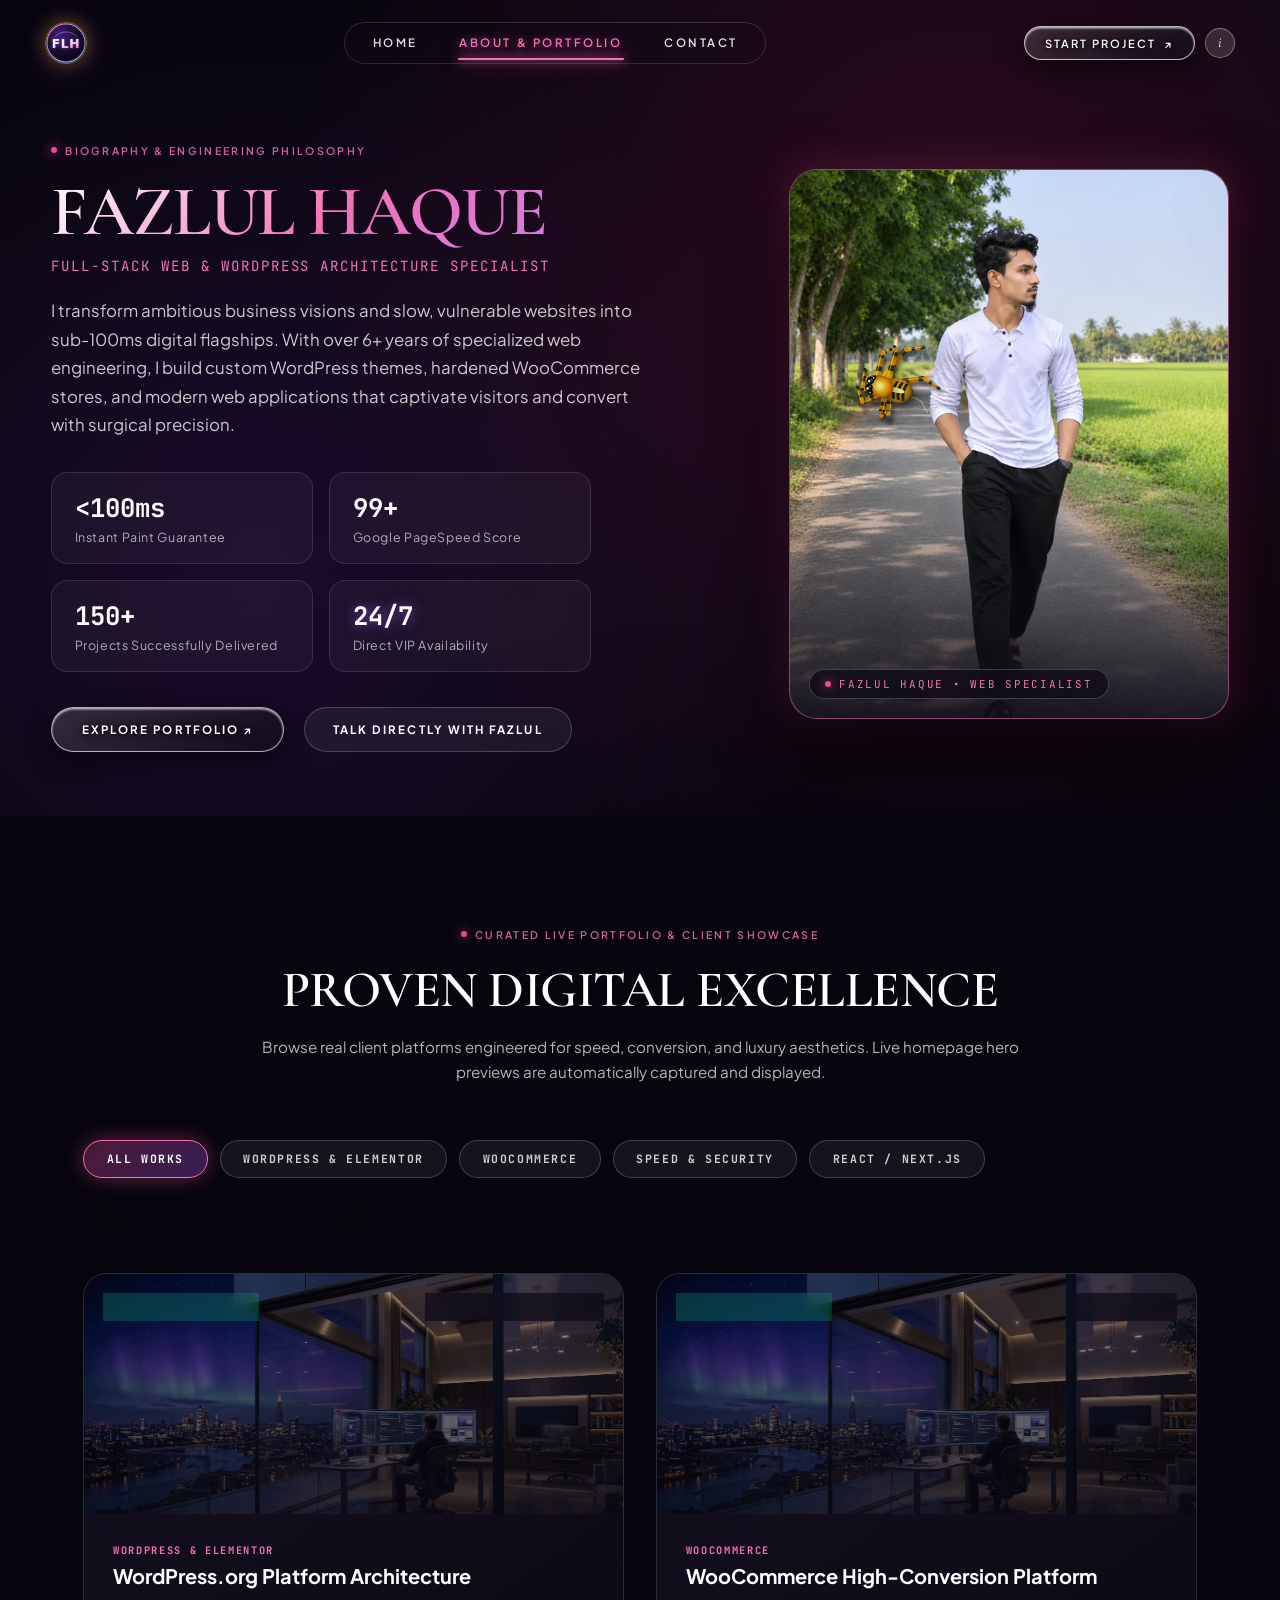
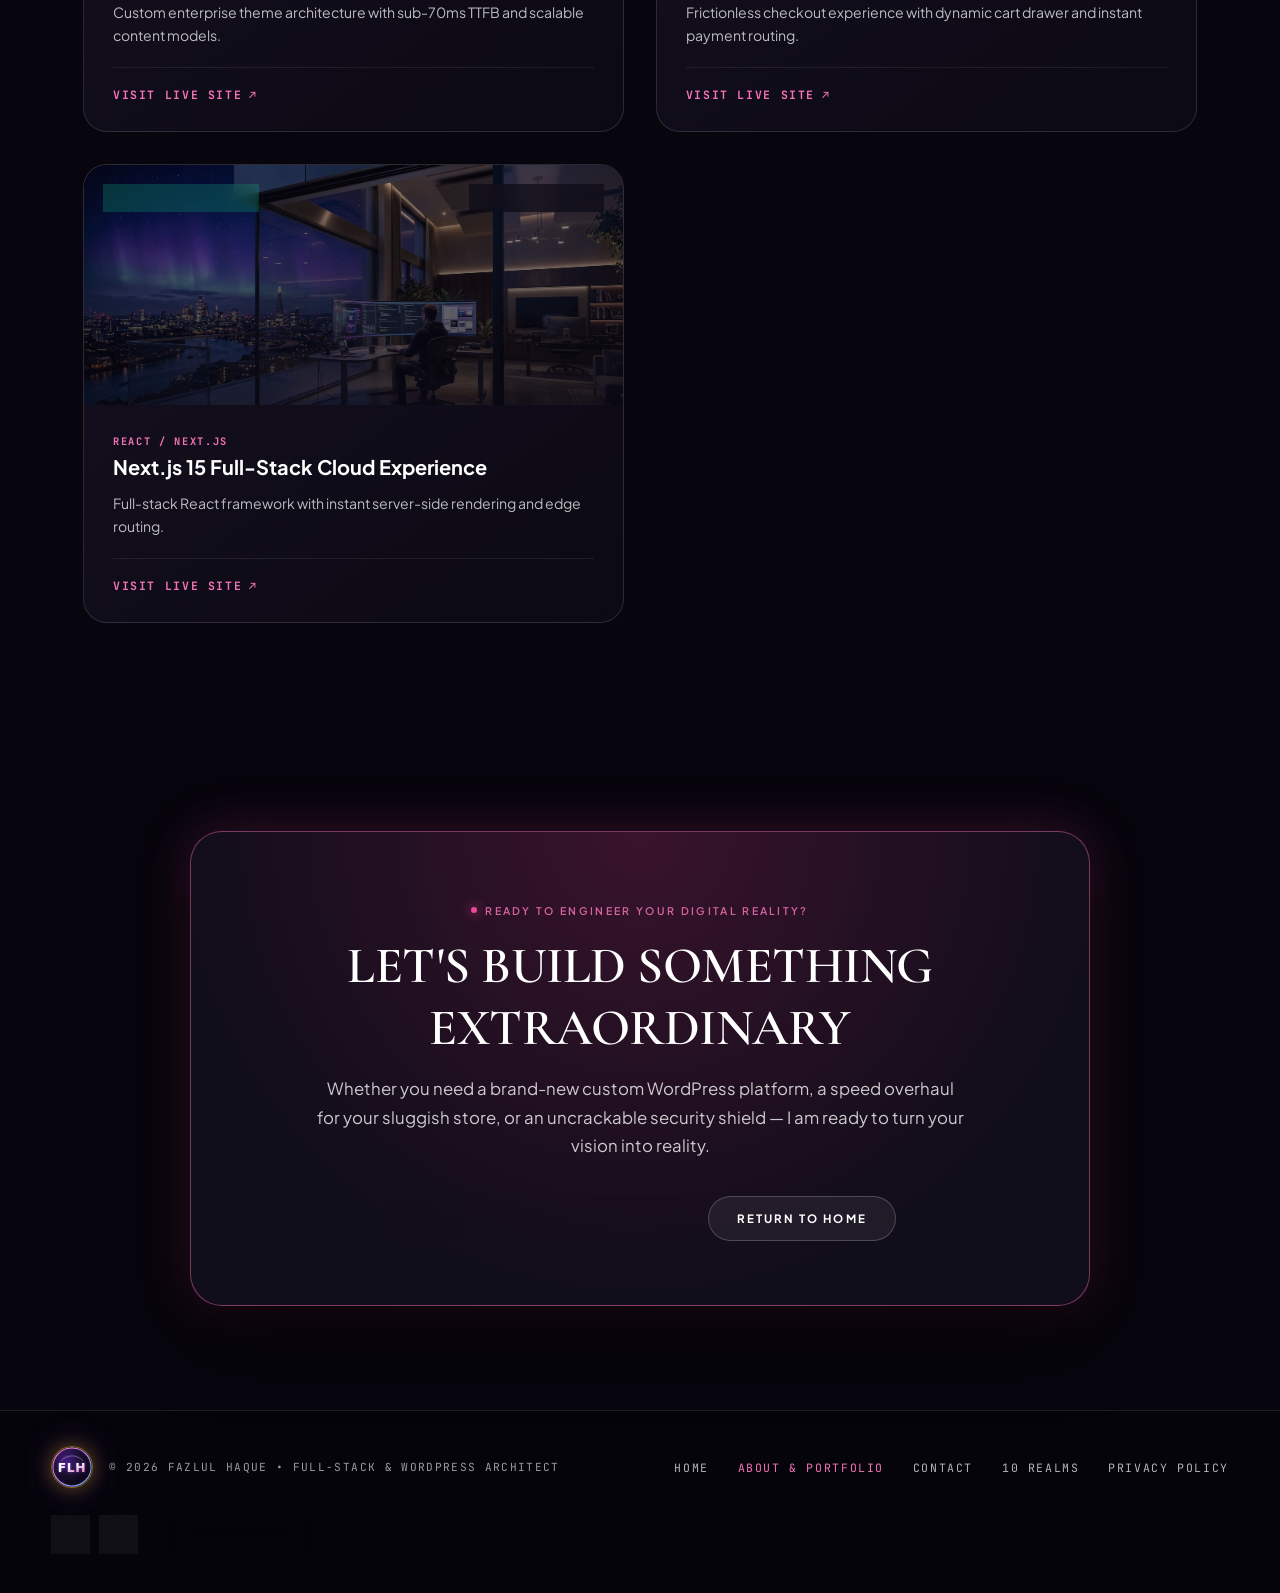
==== commit 7bc6d01e: "Clip mobile horizontal overflow on html/body and realms-pin-runway v47.0" ====
--- a/about.html
+++ b/about.html
@@ -32,7 +32,7 @@
   <noscript><link href="https://fonts.googleapis.com/css2?family=Cormorant+Garamond:ital,wght@0,500;0,600;0,700;1,600&family=Plus+Jakarta+Sans:wght@400;500;600;700&family=JetBrains+Mono:wght@400;500;600&display=swap" rel="stylesheet" /></noscript>
 
   <!-- Shared Universal Stylesheet -->
-  <link rel="stylesheet" href="styles.css?v=46.0" />
+  <link rel="stylesheet" href="styles.css?v=47.0" />
 
   <!-- Rich JSON-LD Structured Data for Google Search -->
   <script type="application/ld+json">
@@ -307,7 +307,7 @@
   <!-- Interactive Golden Jumping Spider with Silk Thread -->
   <canvas id="cursor-spider-canvas" class="cursor-spider-canvas" aria-hidden="true"></canvas>
 
-  <script defer src="app.js?v=46.0"></script>
+  <script defer src="app.js?v=47.0"></script>
 
   <!-- Floating Mobile Bottom Navigation Dock (Visible on Mobile Screens < 768px) -->
   <nav class="mobile-bottom-dock" aria-label="Mobile Navigation">
--- a/styles.css
+++ b/styles.css
@@ -4116,6 +4116,11 @@
 
 @media (max-width: 768px) {
 
+  html,
+  body {
+    overflow-x: clip !important;
+  }
+
   /* Responsive Hero Image, Title & Subtitle on Mobile: Shorter height & zoomed out */
   .hero-fullscreen {
     height: 78vh !important;
@@ -4167,6 +4172,7 @@
     min-height: unset !important;
     position: relative !important;
     padding: 1.5rem 0 2rem !important;
+    overflow-x: clip !important;
   }
   .realms-sticky-stage {
     position: relative !important;
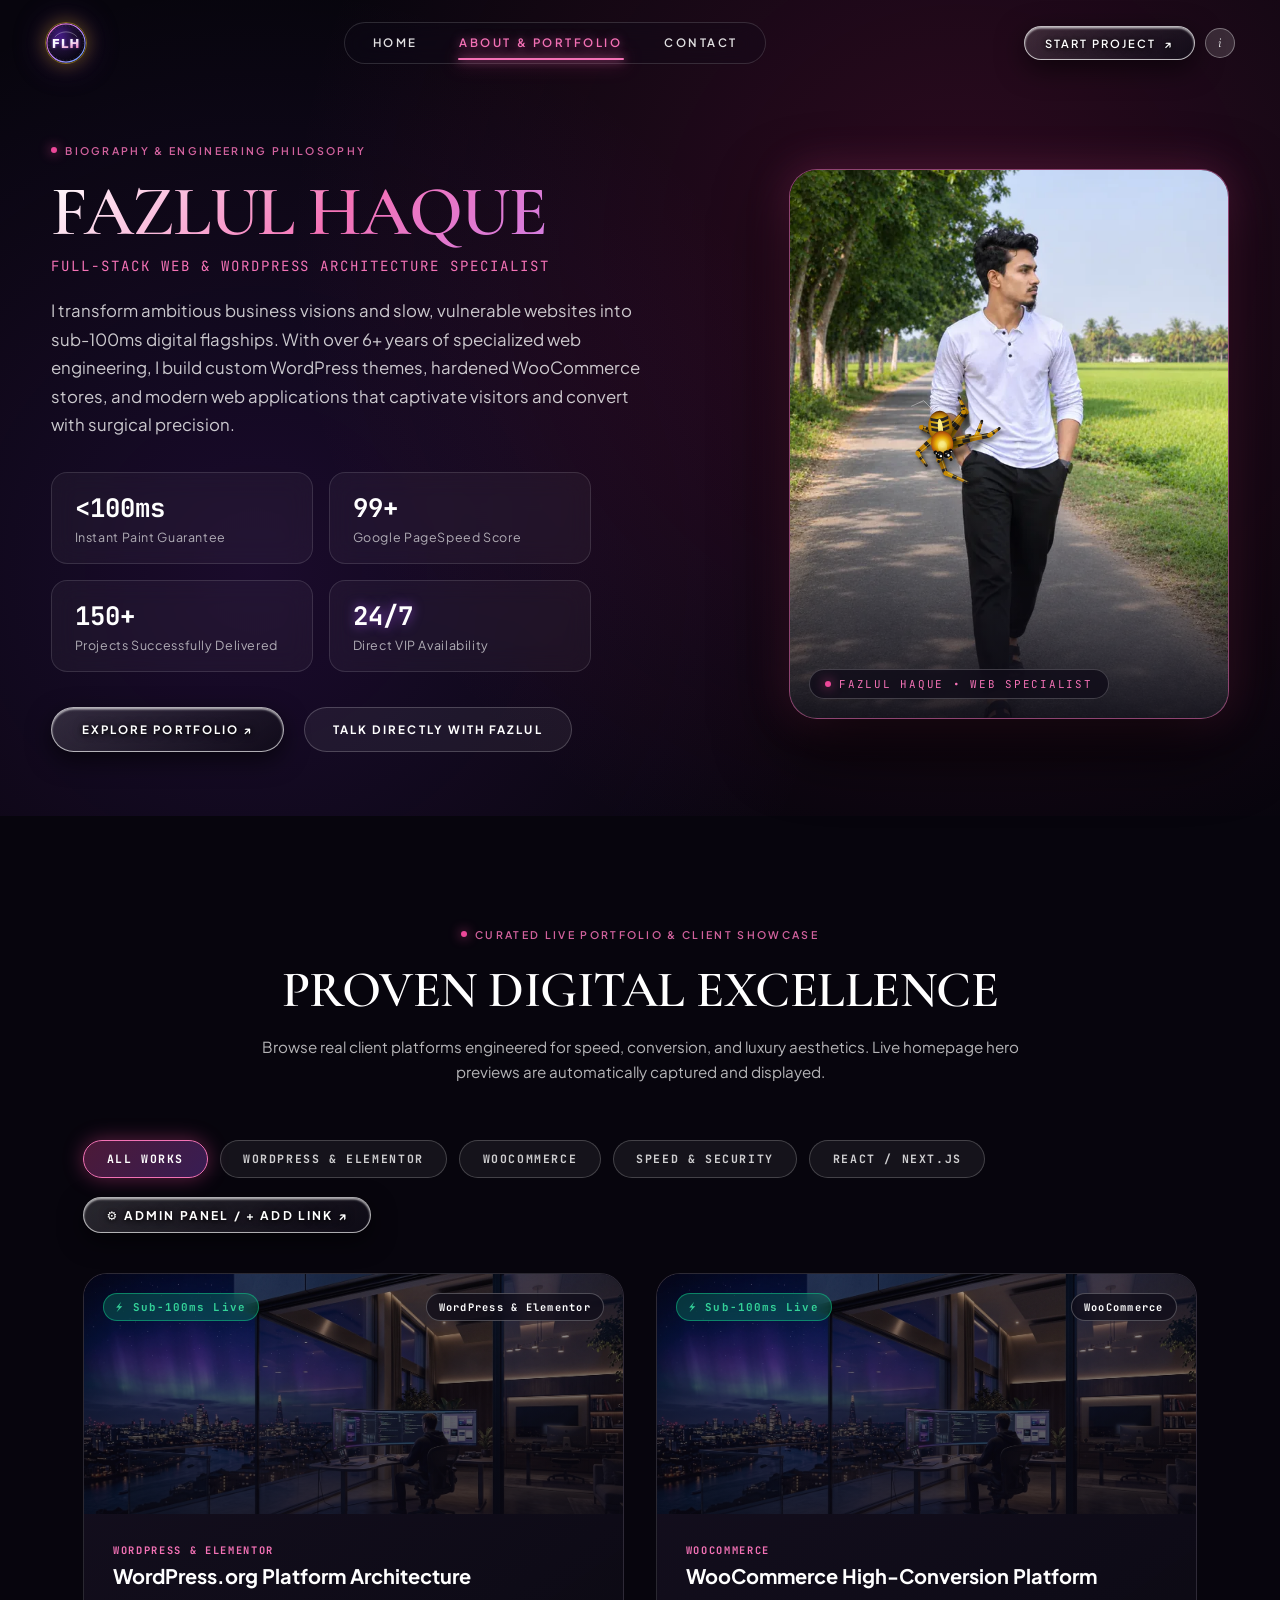
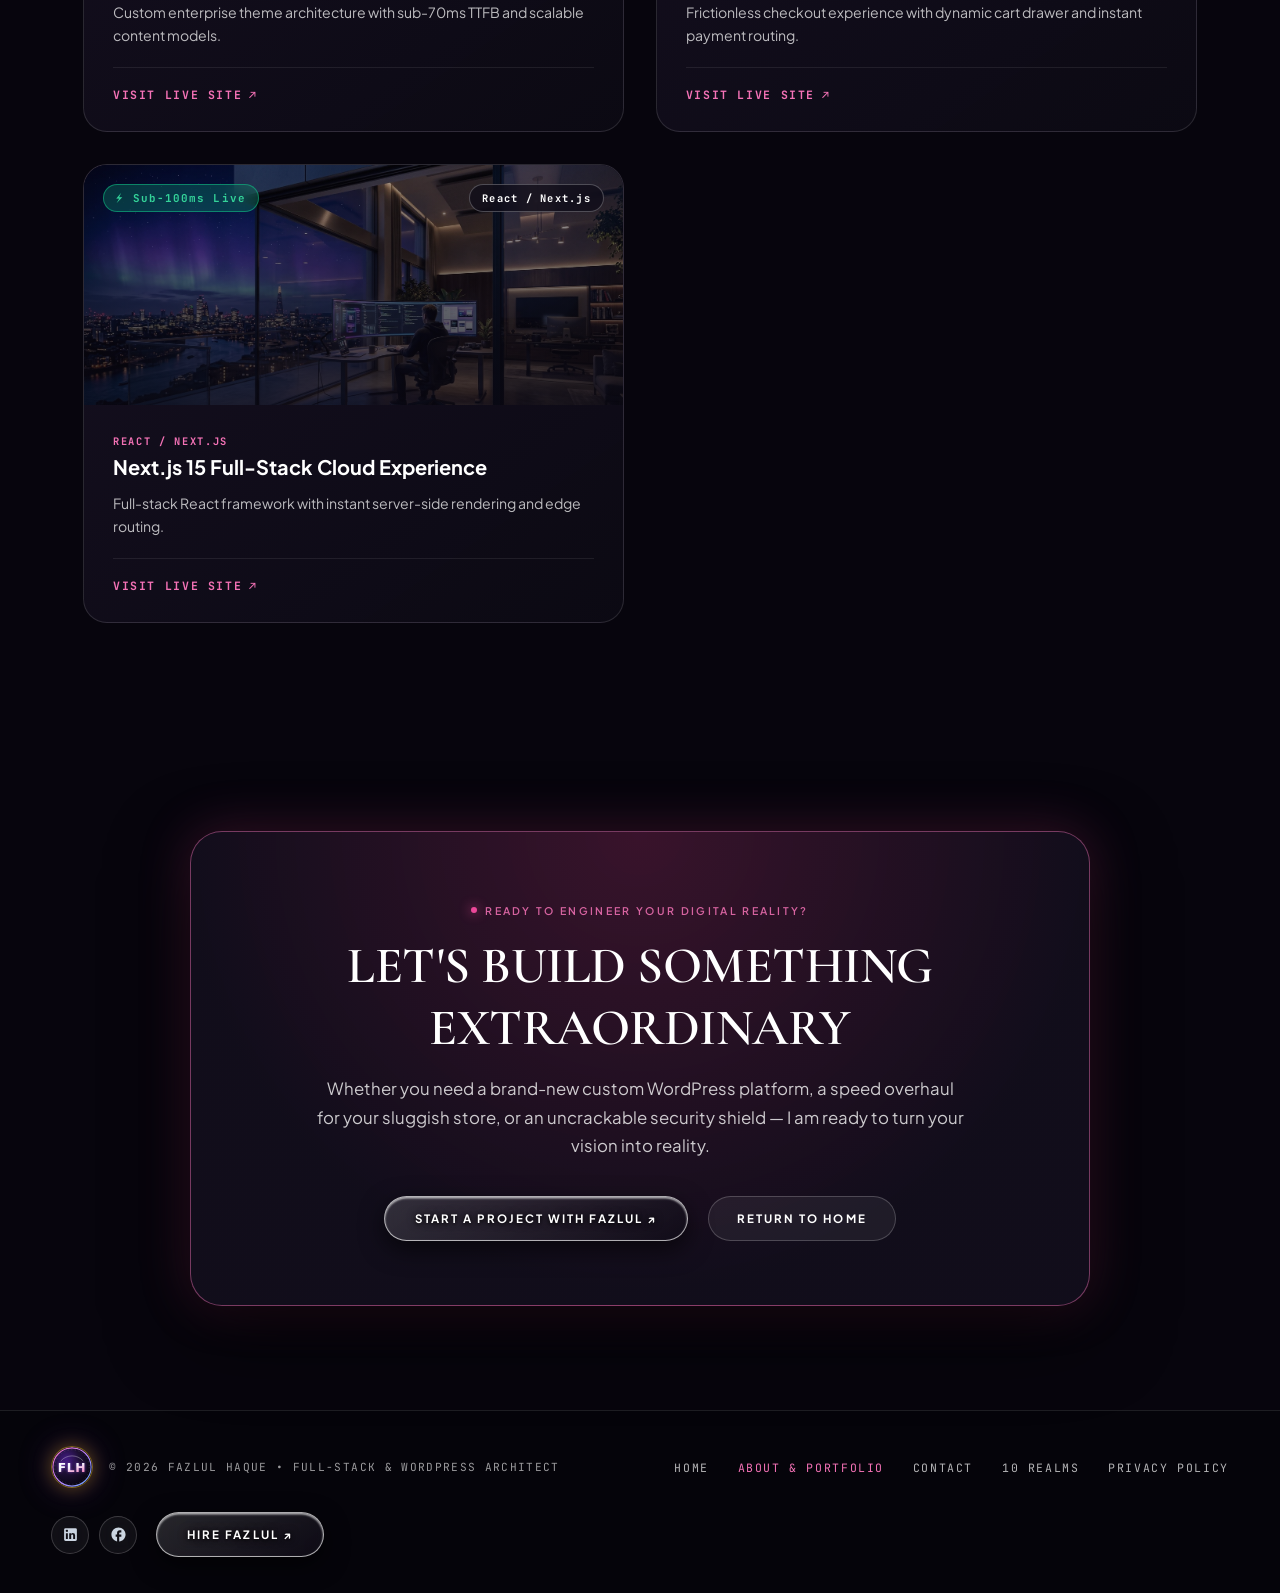
==== commit 33b78562: "Pause mobile spider & cube loops during video, smooth FAQ chain & video scrub v48.0" ====
--- a/about.html
+++ b/about.html
@@ -32,7 +32,7 @@
   <noscript><link href="https://fonts.googleapis.com/css2?family=Cormorant+Garamond:ital,wght@0,500;0,600;0,700;1,600&family=Plus+Jakarta+Sans:wght@400;500;600;700&family=JetBrains+Mono:wght@400;500;600&display=swap" rel="stylesheet" /></noscript>
 
   <!-- Shared Universal Stylesheet -->
-  <link rel="stylesheet" href="styles.css?v=47.0" />
+  <link rel="stylesheet" href="styles.css?v=48.0" />
 
   <!-- Rich JSON-LD Structured Data for Google Search -->
   <script type="application/ld+json">
@@ -307,7 +307,7 @@
   <!-- Interactive Golden Jumping Spider with Silk Thread -->
   <canvas id="cursor-spider-canvas" class="cursor-spider-canvas" aria-hidden="true"></canvas>
 
-  <script defer src="app.js?v=47.0"></script>
+  <script defer src="app.js?v=48.0"></script>
 
   <!-- Floating Mobile Bottom Navigation Dock (Visible on Mobile Screens < 768px) -->
   <nav class="mobile-bottom-dock" aria-label="Mobile Navigation">
--- a/styles.css
+++ b/styles.css
@@ -3679,6 +3679,13 @@
     padding: 1.15rem 1rem !important;
     border-radius: 20px !important;
   }
+  .faq-chain-stage {
+    transition: grid-template-rows 0.38s cubic-bezier(0.22, 1, 0.36, 1), opacity 0.28s ease !important;
+  }
+  .faq-item.is-open .faq-hanging-assembly {
+    will-change: transform, opacity;
+    animation: pendulumDropSwing 1.05s cubic-bezier(0.22, 1, 0.36, 1) forwards !important;
+  }
   .faq-suspension-rig {
     padding: 0 1.2rem;
   }
@@ -4513,11 +4520,12 @@
     border-radius: 12px !important;
   }
 
-  /* When video is in front on mobile, shut down background star/cube canvases for maximum smoothness (spider stays parked peacefully) */
+  /* When video is in front on mobile, shut down background star/cube/spider canvases for maximum smoothness */
   body.mobile-video-active #realms-star-canvas,
   body.mobile-video-active #footer-star-canvas,
-  body.mobile-video-active .cube-viewport,
-  body.mobile-video-active .cube-canvas {
+  body.mobile-video-active #voyage-3d-cube,
+  body.mobile-video-active .cube-floating-stage,
+  body.mobile-video-active #cursor-spider-canvas {
     display: none !important;
     visibility: hidden !important;
     opacity: 0 !important;
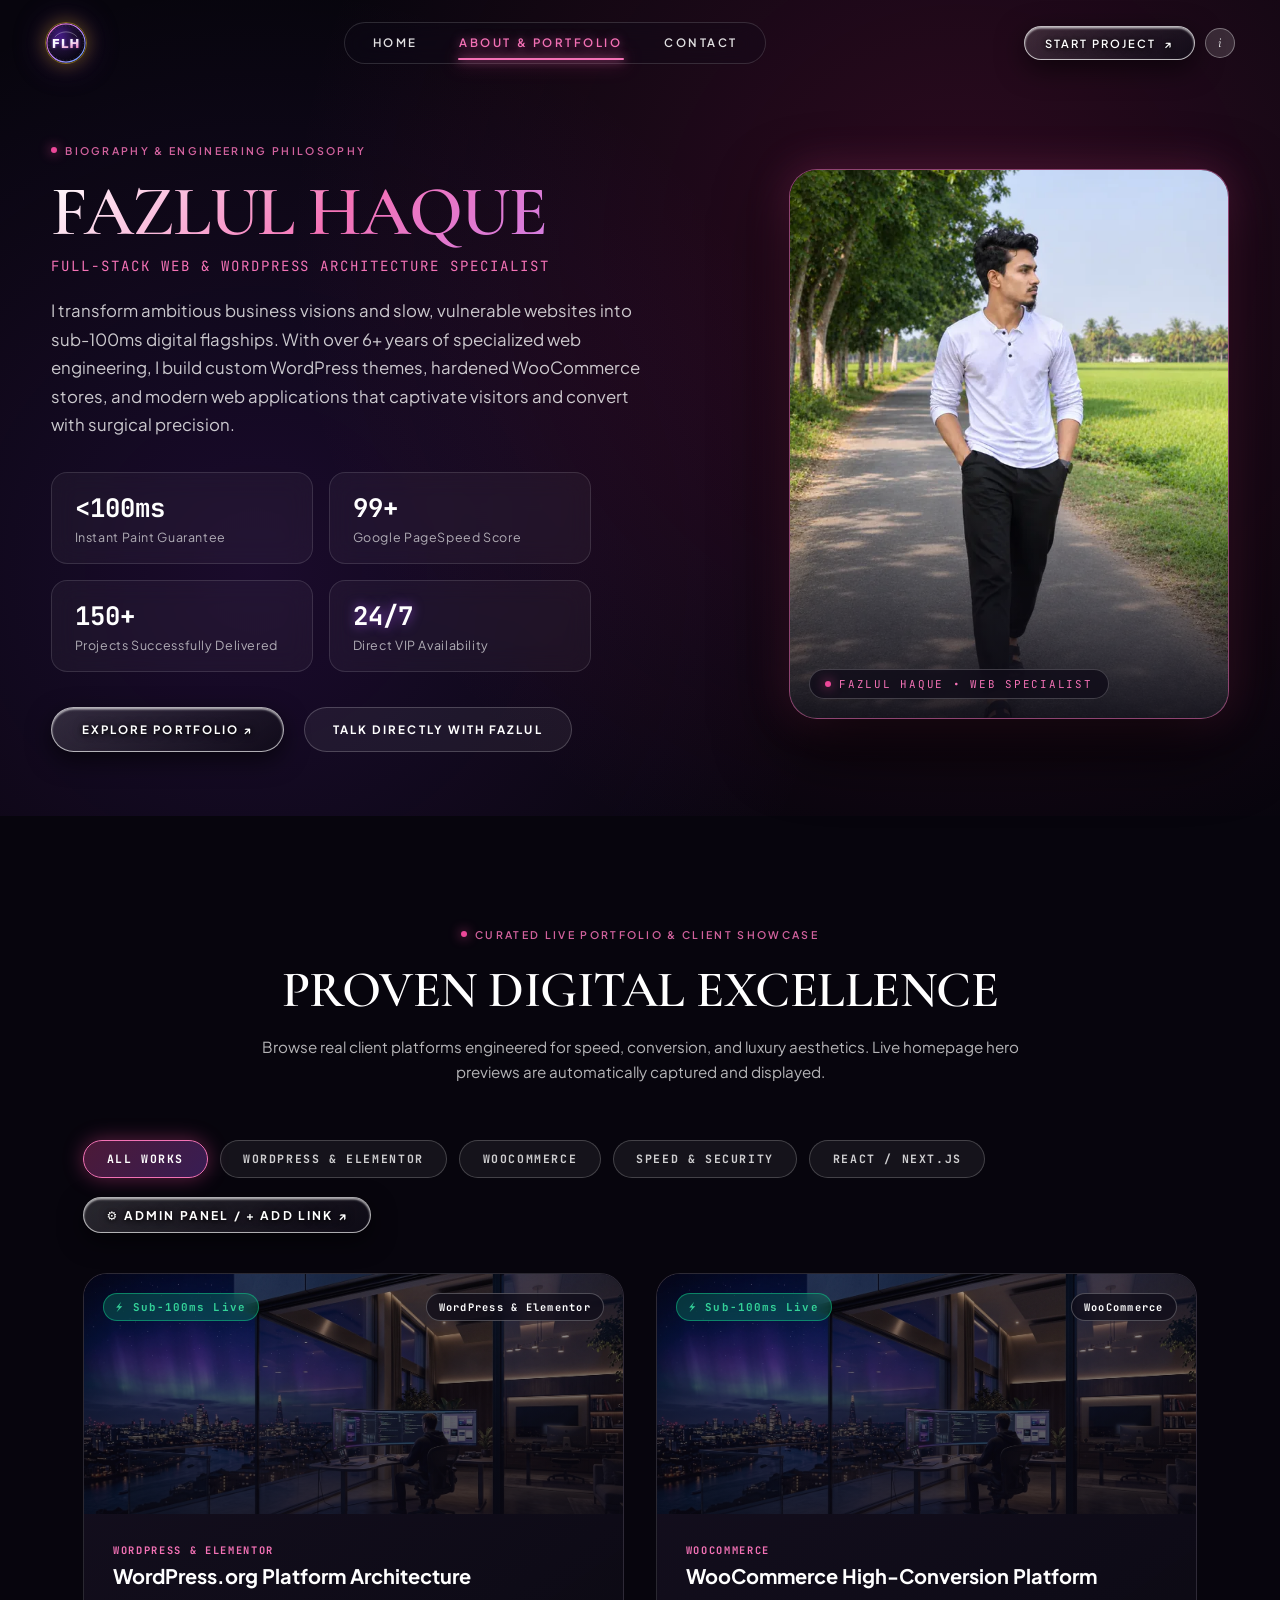
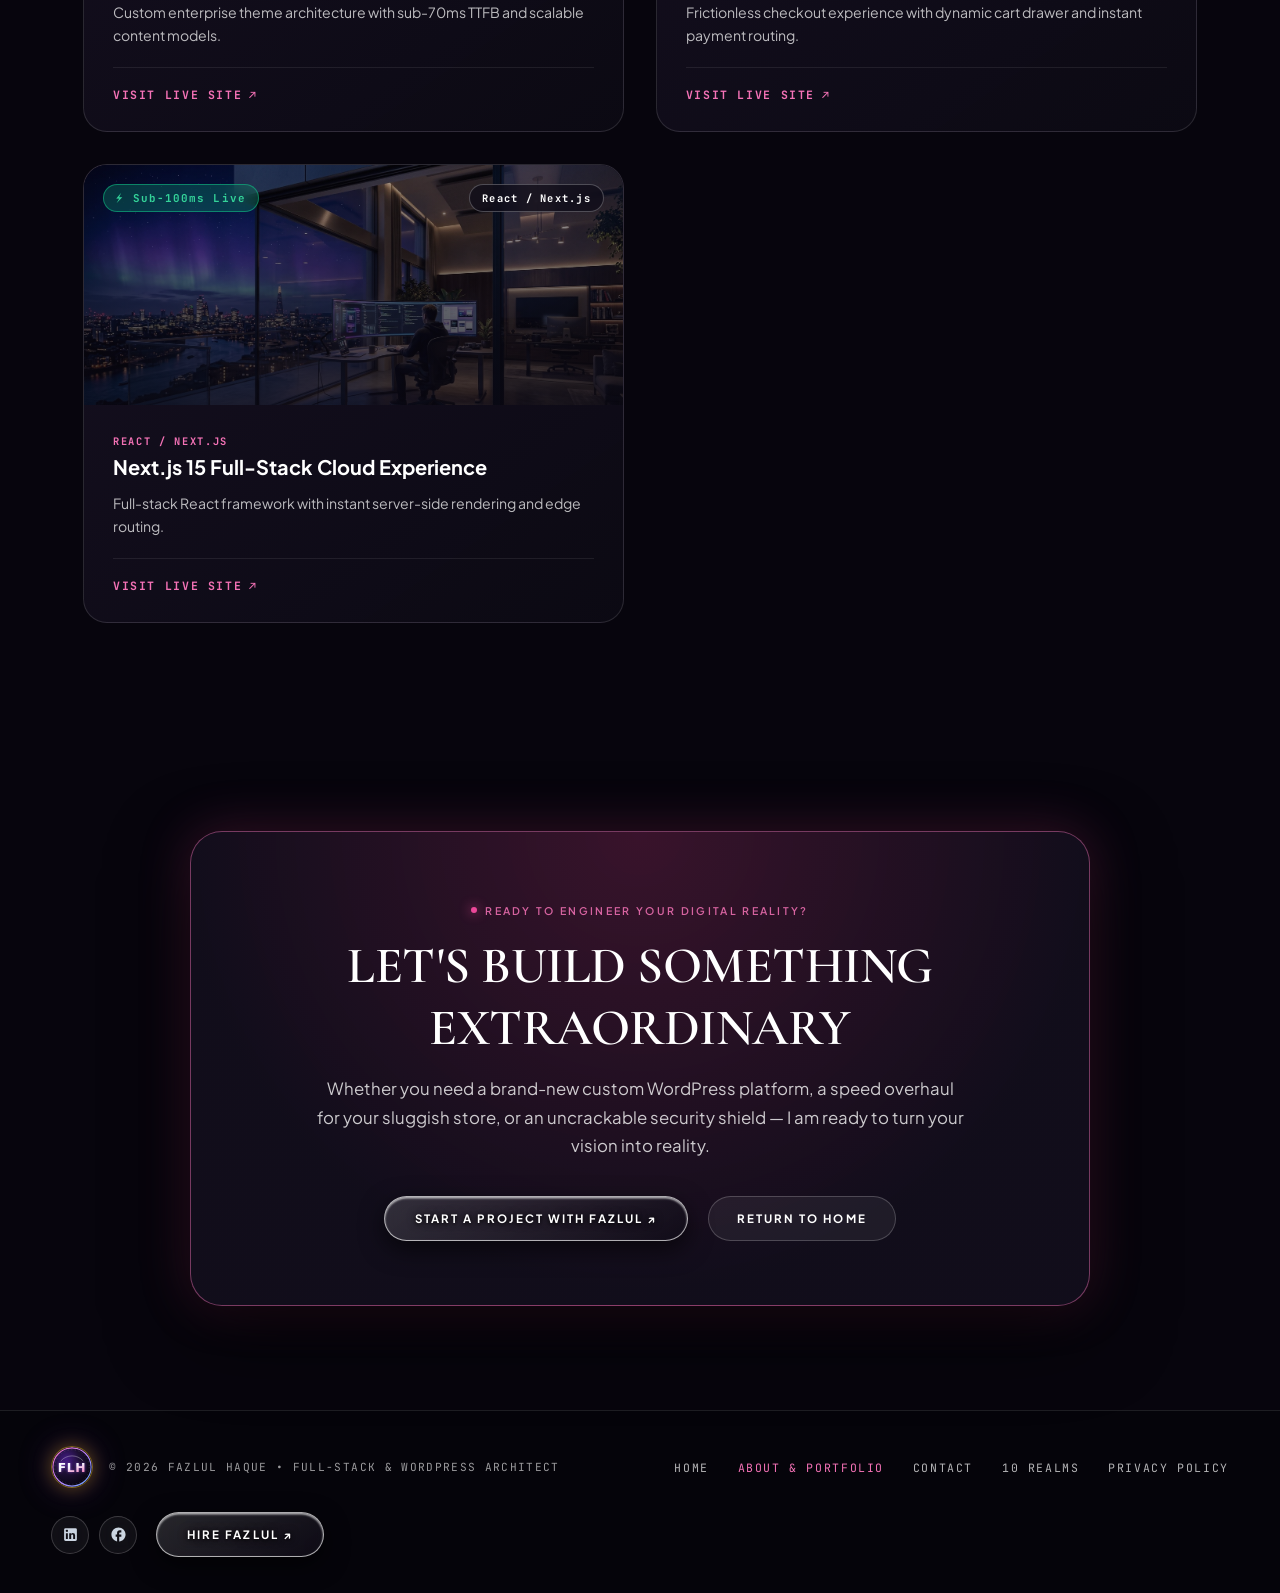
==== commit 23ec1923: "Keep spider always active and optimize mobile leg rendering v49.0" ====
--- a/about.html
+++ b/about.html
@@ -32,7 +32,7 @@
   <noscript><link href="https://fonts.googleapis.com/css2?family=Cormorant+Garamond:ital,wght@0,500;0,600;0,700;1,600&family=Plus+Jakarta+Sans:wght@400;500;600;700&family=JetBrains+Mono:wght@400;500;600&display=swap" rel="stylesheet" /></noscript>
 
   <!-- Shared Universal Stylesheet -->
-  <link rel="stylesheet" href="styles.css?v=48.0" />
+  <link rel="stylesheet" href="styles.css?v=49.0" />
 
   <!-- Rich JSON-LD Structured Data for Google Search -->
   <script type="application/ld+json">
@@ -307,7 +307,7 @@
   <!-- Interactive Golden Jumping Spider with Silk Thread -->
   <canvas id="cursor-spider-canvas" class="cursor-spider-canvas" aria-hidden="true"></canvas>
 
-  <script defer src="app.js?v=48.0"></script>
+  <script defer src="app.js?v=49.0"></script>
 
   <!-- Floating Mobile Bottom Navigation Dock (Visible on Mobile Screens < 768px) -->
   <nav class="mobile-bottom-dock" aria-label="Mobile Navigation">
--- a/styles.css
+++ b/styles.css
@@ -4520,12 +4520,11 @@
     border-radius: 12px !important;
   }
 
-  /* When video is in front on mobile, shut down background star/cube/spider canvases for maximum smoothness */
+  /* When video is in front on mobile, shut down background star/cube canvases for maximum smoothness */
   body.mobile-video-active #realms-star-canvas,
   body.mobile-video-active #footer-star-canvas,
   body.mobile-video-active #voyage-3d-cube,
-  body.mobile-video-active .cube-floating-stage,
-  body.mobile-video-active #cursor-spider-canvas {
+  body.mobile-video-active .cube-floating-stage {
     display: none !important;
     visibility: hidden !important;
     opacity: 0 !important;
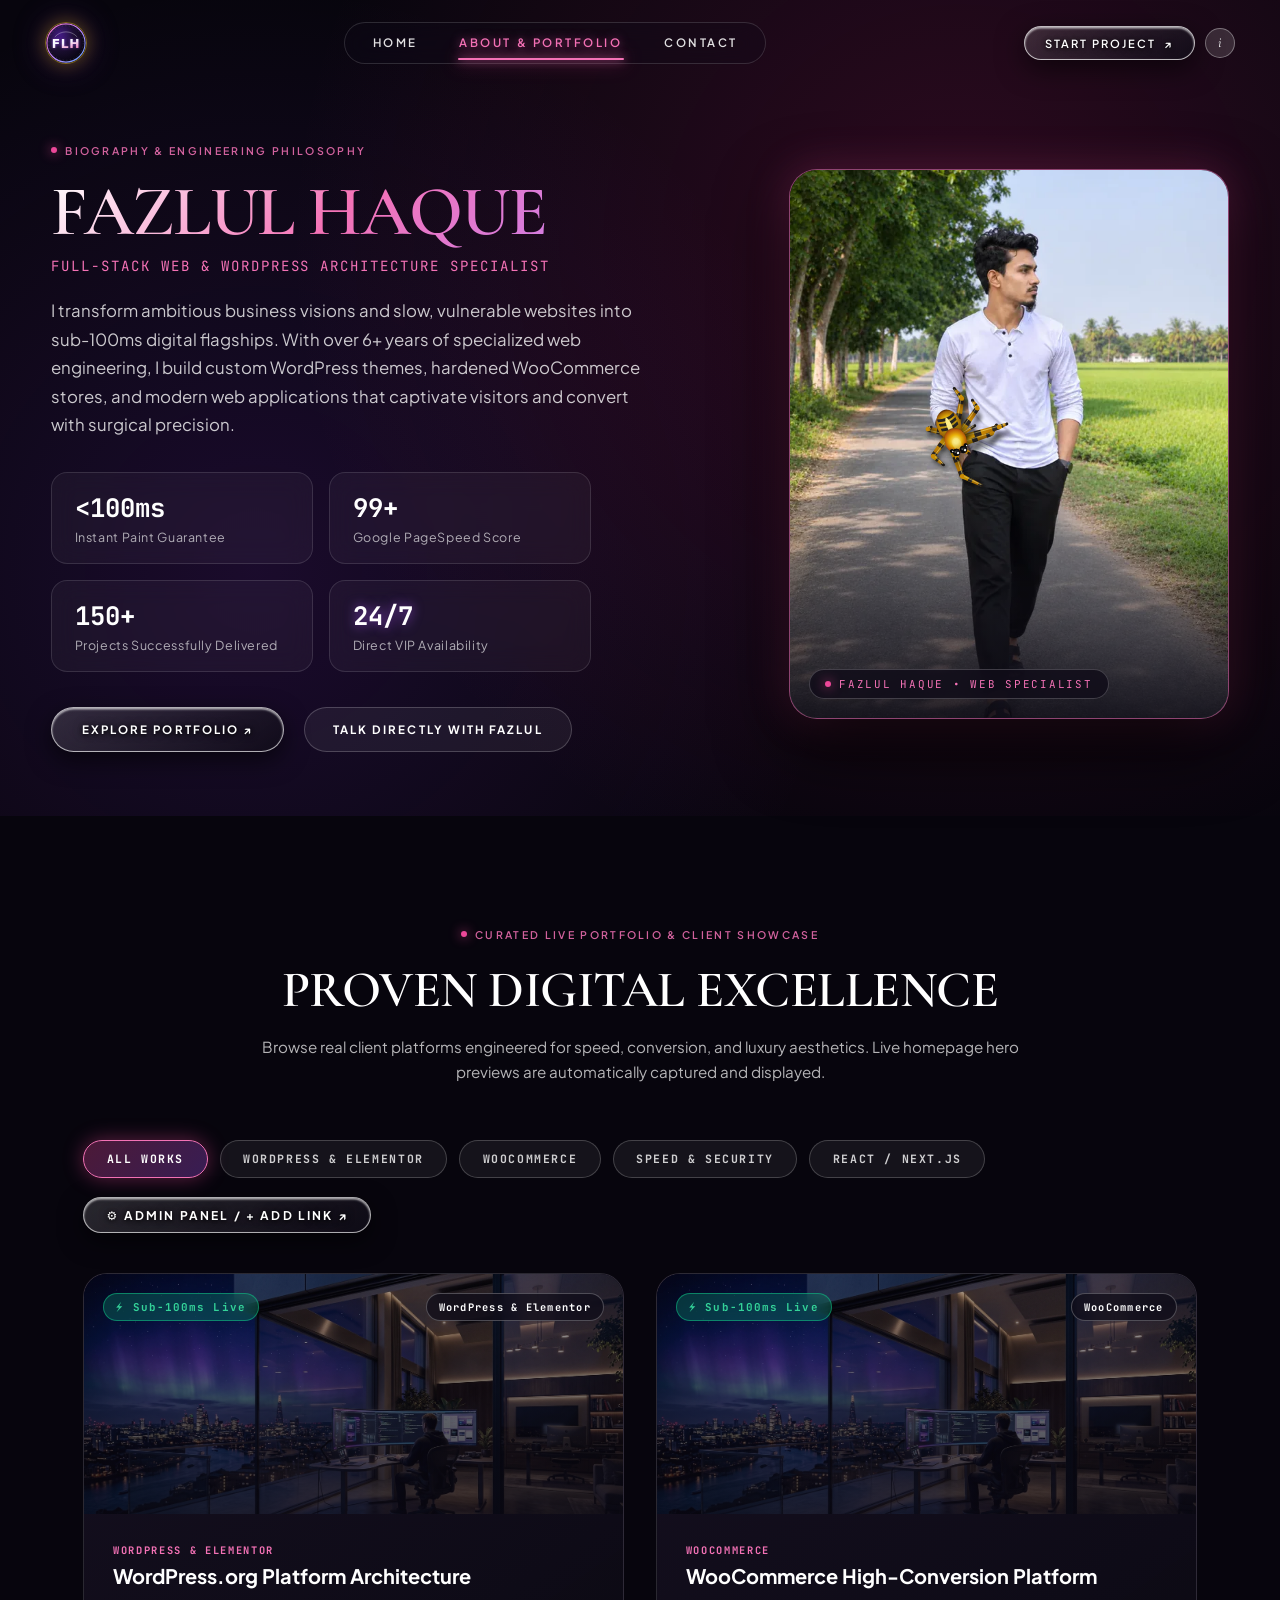
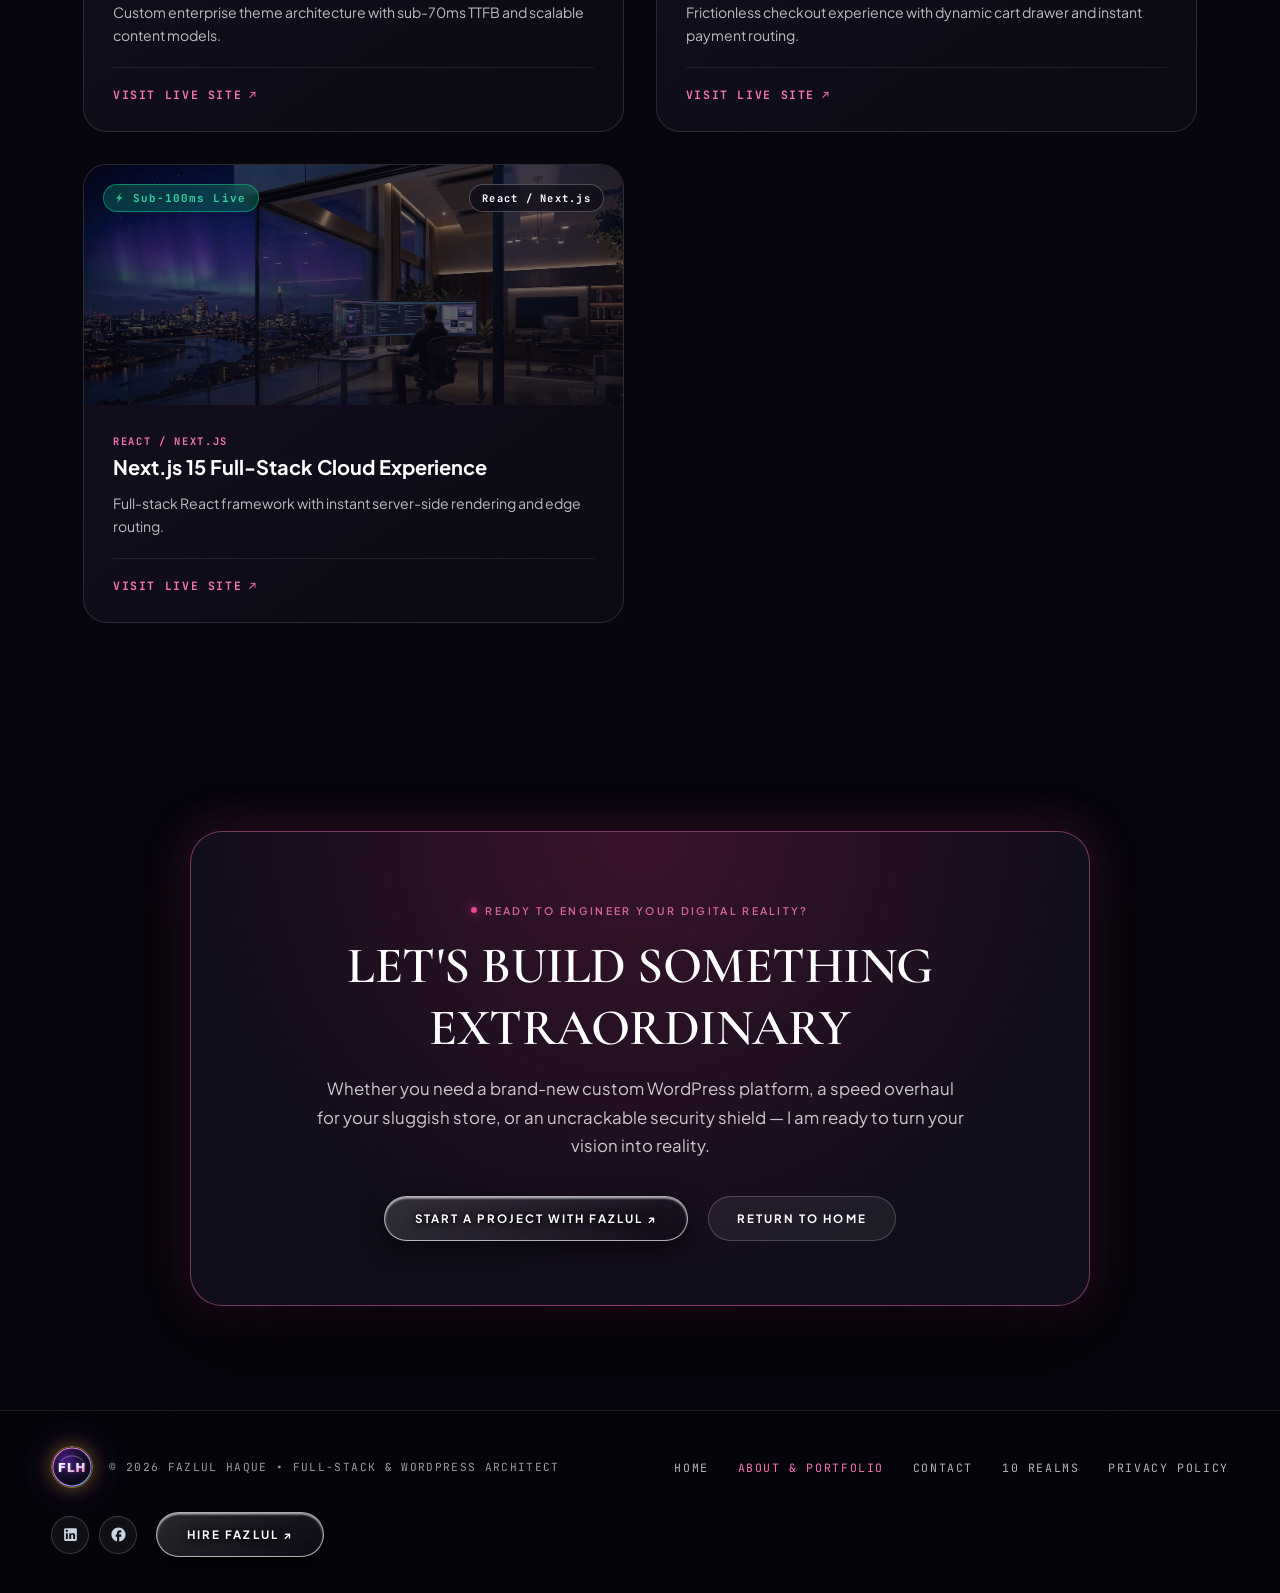
==== commit dba14ce3: "Fix spider ReferenceError and smooth mobile video scrub v50.0" ====
--- a/about.html
+++ b/about.html
@@ -32,7 +32,7 @@
   <noscript><link href="https://fonts.googleapis.com/css2?family=Cormorant+Garamond:ital,wght@0,500;0,600;0,700;1,600&family=Plus+Jakarta+Sans:wght@400;500;600;700&family=JetBrains+Mono:wght@400;500;600&display=swap" rel="stylesheet" /></noscript>
 
   <!-- Shared Universal Stylesheet -->
-  <link rel="stylesheet" href="styles.css?v=49.0" />
+  <link rel="stylesheet" href="styles.css?v=50.0" />
 
   <!-- Rich JSON-LD Structured Data for Google Search -->
   <script type="application/ld+json">
@@ -307,7 +307,7 @@
   <!-- Interactive Golden Jumping Spider with Silk Thread -->
   <canvas id="cursor-spider-canvas" class="cursor-spider-canvas" aria-hidden="true"></canvas>
 
-  <script defer src="app.js?v=49.0"></script>
+  <script defer src="app.js?v=50.0"></script>
 
   <!-- Floating Mobile Bottom Navigation Dock (Visible on Mobile Screens < 768px) -->
   <nav class="mobile-bottom-dock" aria-label="Mobile Navigation">
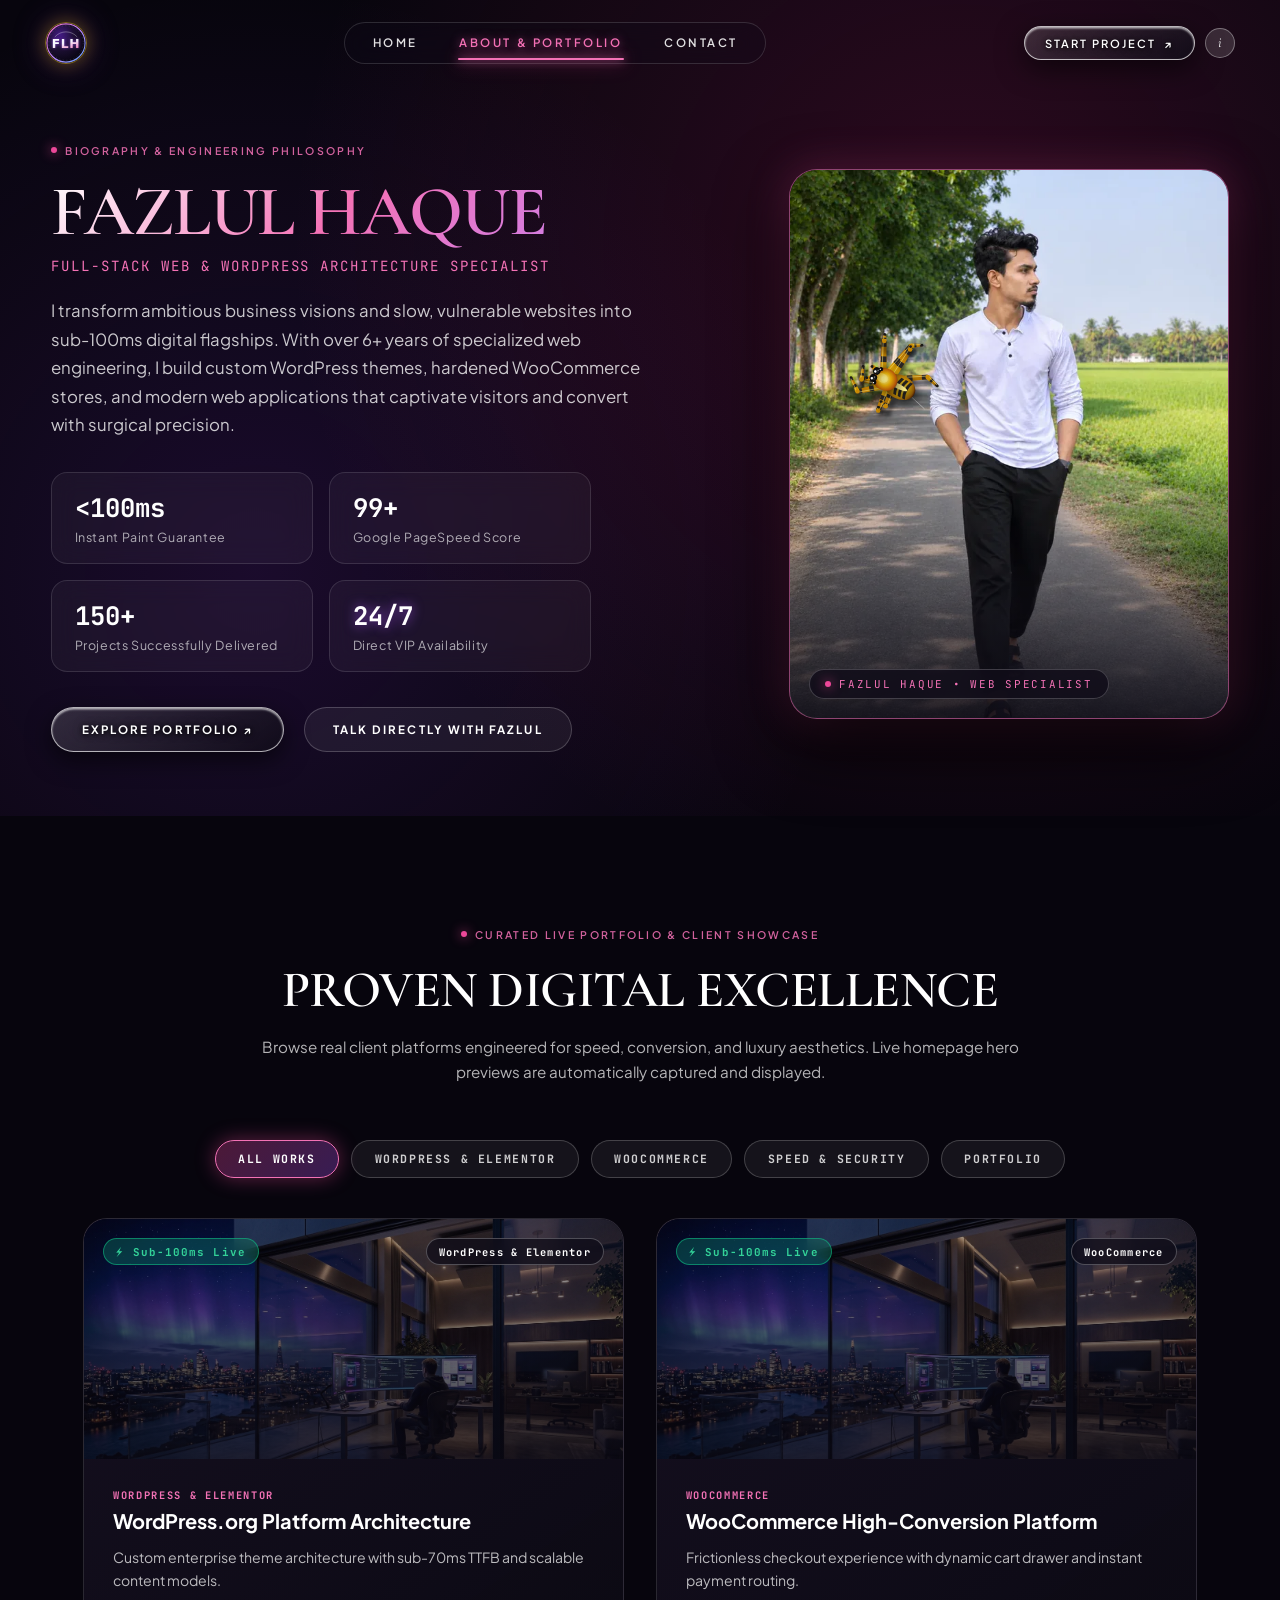
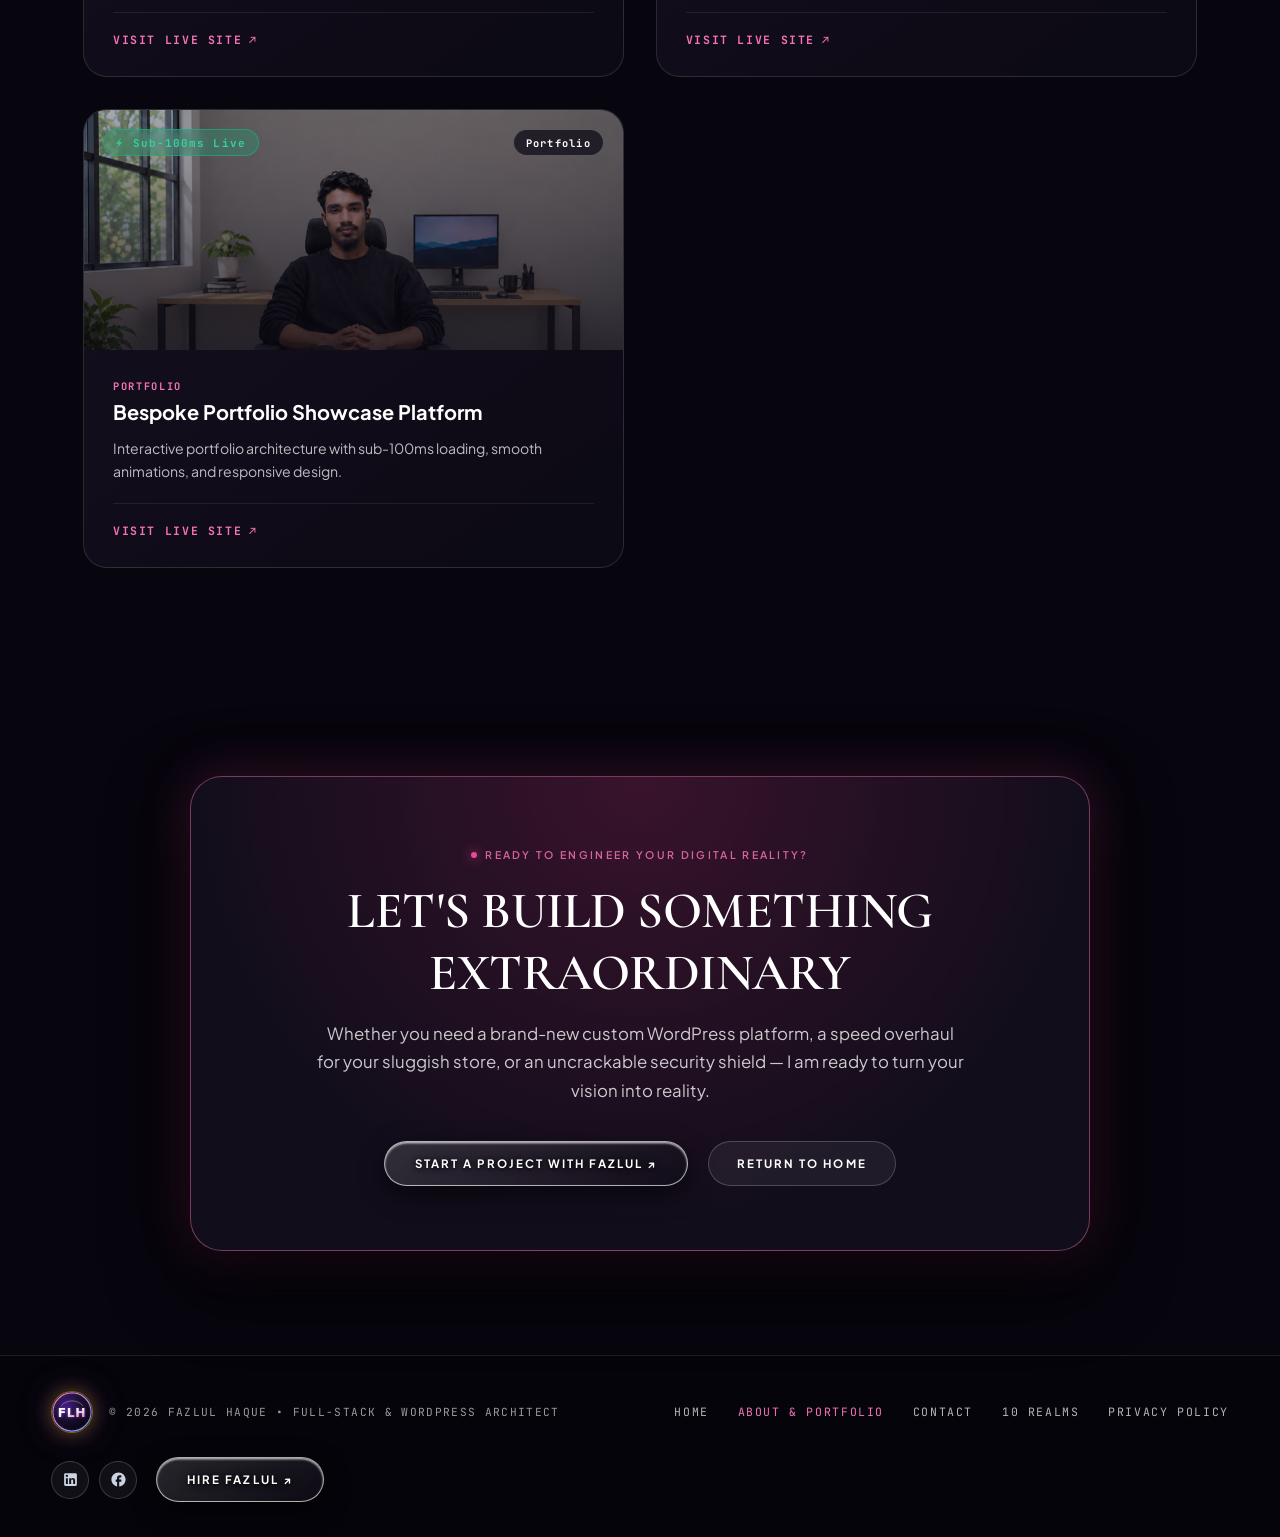
==== commit 1ad11330: "Remove public admin links, replace React/Next with Portfolio, add pin-to-top v51.0" ====
--- a/about.html
+++ b/about.html
@@ -32,7 +32,7 @@
   <noscript><link href="https://fonts.googleapis.com/css2?family=Cormorant+Garamond:ital,wght@0,500;0,600;0,700;1,600&family=Plus+Jakarta+Sans:wght@400;500;600;700&family=JetBrains+Mono:wght@400;500;600&display=swap" rel="stylesheet" /></noscript>
 
   <!-- Shared Universal Stylesheet -->
-  <link rel="stylesheet" href="styles.css?v=50.0" />
+  <link rel="stylesheet" href="styles.css?v=51.0" />
 
   <!-- Rich JSON-LD Structured Data for Google Search -->
   <script type="application/ld+json">
@@ -197,19 +197,15 @@
         </p>
       </div>
 
-      <!-- Portfolio Category Filter Tabs & Admin Link -->
-      <div style="display:flex; justify-content:space-between; align-items:center; flex-wrap:wrap; gap:1.2rem; margin-bottom:2.5rem;">
+      <!-- Portfolio Category Filter Tabs -->
+      <div style="display:flex; justify-content:center; align-items:center; flex-wrap:wrap; gap:1.2rem; margin-bottom:2.5rem;">
         <div class="portfolio-filter-tabs" id="portfolio-filter-tabs" style="margin-bottom:0;">
           <button type="button" class="pf-tab-btn active" data-filter="all">ALL WORKS</button>
           <button type="button" class="pf-tab-btn" data-filter="wordpress">WORDPRESS &amp; ELEMENTOR</button>
           <button type="button" class="pf-tab-btn" data-filter="woocommerce">WOOCOMMERCE</button>
           <button type="button" class="pf-tab-btn" data-filter="speed">SPEED &amp; SECURITY</button>
-          <button type="button" class="pf-tab-btn" data-filter="fullstack">REACT / NEXT.JS</button>
-        </div>
-
-        <a href="admin.html" class="btn-shine pill-btn-purple bubble-glass-btn" style="padding:0.6rem 1.4rem; font-size:0.75rem;">
-          <span class="btn-label-text">⚙️ ADMIN PANEL / + ADD LINK ↗</span>
-        </a>
+          <button type="button" class="pf-tab-btn" data-filter="portfolio">PORTFOLIO</button>
+        </div>
       </div>
 
       <!-- Dynamic Portfolio Grid Rendered via JS -->
@@ -307,7 +303,7 @@
   <!-- Interactive Golden Jumping Spider with Silk Thread -->
   <canvas id="cursor-spider-canvas" class="cursor-spider-canvas" aria-hidden="true"></canvas>
 
-  <script defer src="app.js?v=50.0"></script>
+  <script defer src="app.js?v=51.0"></script>
 
   <!-- Floating Mobile Bottom Navigation Dock (Visible on Mobile Screens < 768px) -->
   <nav class="mobile-bottom-dock" aria-label="Mobile Navigation">
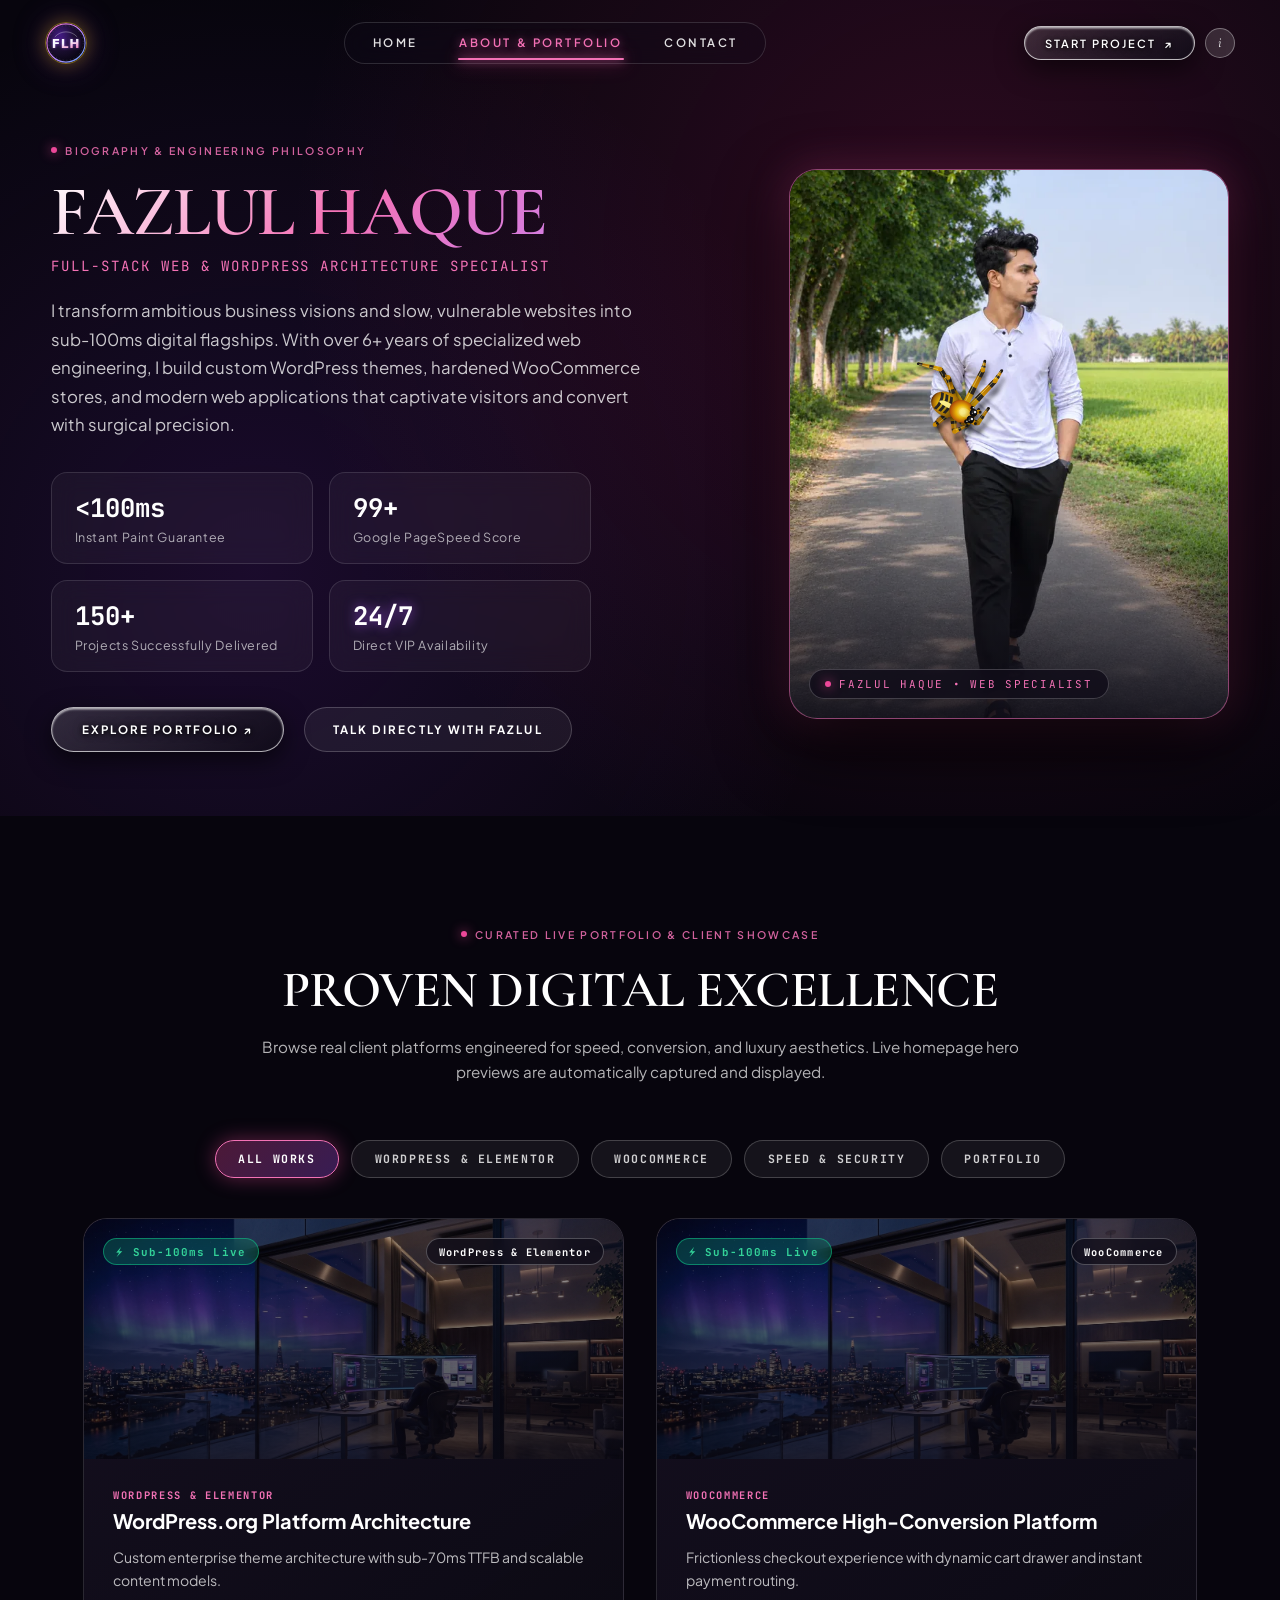
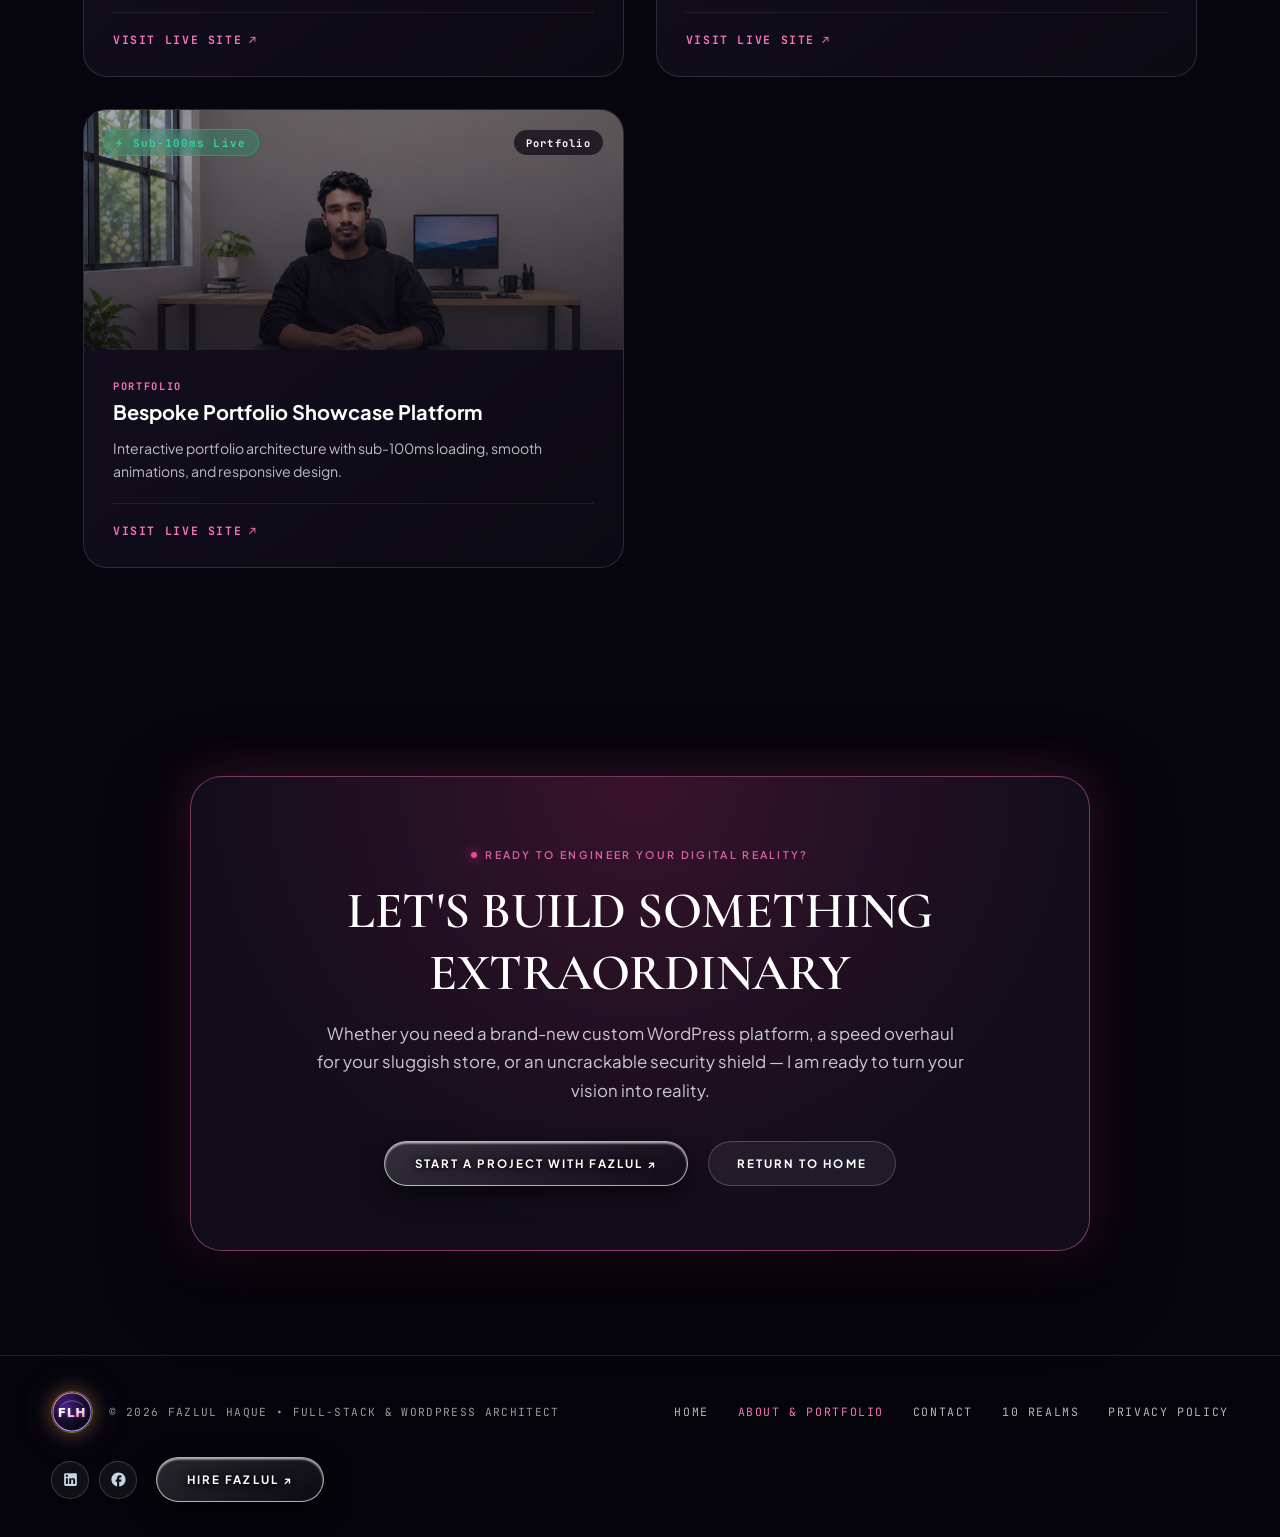
==== commit a005c8a8: "Connect Supabase Auth, portfolio_projects, and contact_inquiries v52.0" ====
--- a/about.html
+++ b/about.html
@@ -32,7 +32,7 @@
   <noscript><link href="https://fonts.googleapis.com/css2?family=Cormorant+Garamond:ital,wght@0,500;0,600;0,700;1,600&family=Plus+Jakarta+Sans:wght@400;500;600;700&family=JetBrains+Mono:wght@400;500;600&display=swap" rel="stylesheet" /></noscript>
 
   <!-- Shared Universal Stylesheet -->
-  <link rel="stylesheet" href="styles.css?v=51.0" />
+  <link rel="stylesheet" href="styles.css?v=52.0" />
 
   <!-- Rich JSON-LD Structured Data for Google Search -->
   <script type="application/ld+json">
@@ -303,7 +303,7 @@
   <!-- Interactive Golden Jumping Spider with Silk Thread -->
   <canvas id="cursor-spider-canvas" class="cursor-spider-canvas" aria-hidden="true"></canvas>
 
-  <script defer src="app.js?v=51.0"></script>
+  <script defer src="app.js?v=52.0"></script>
 
   <!-- Floating Mobile Bottom Navigation Dock (Visible on Mobile Screens < 768px) -->
   <nav class="mobile-bottom-dock" aria-label="Mobile Navigation">
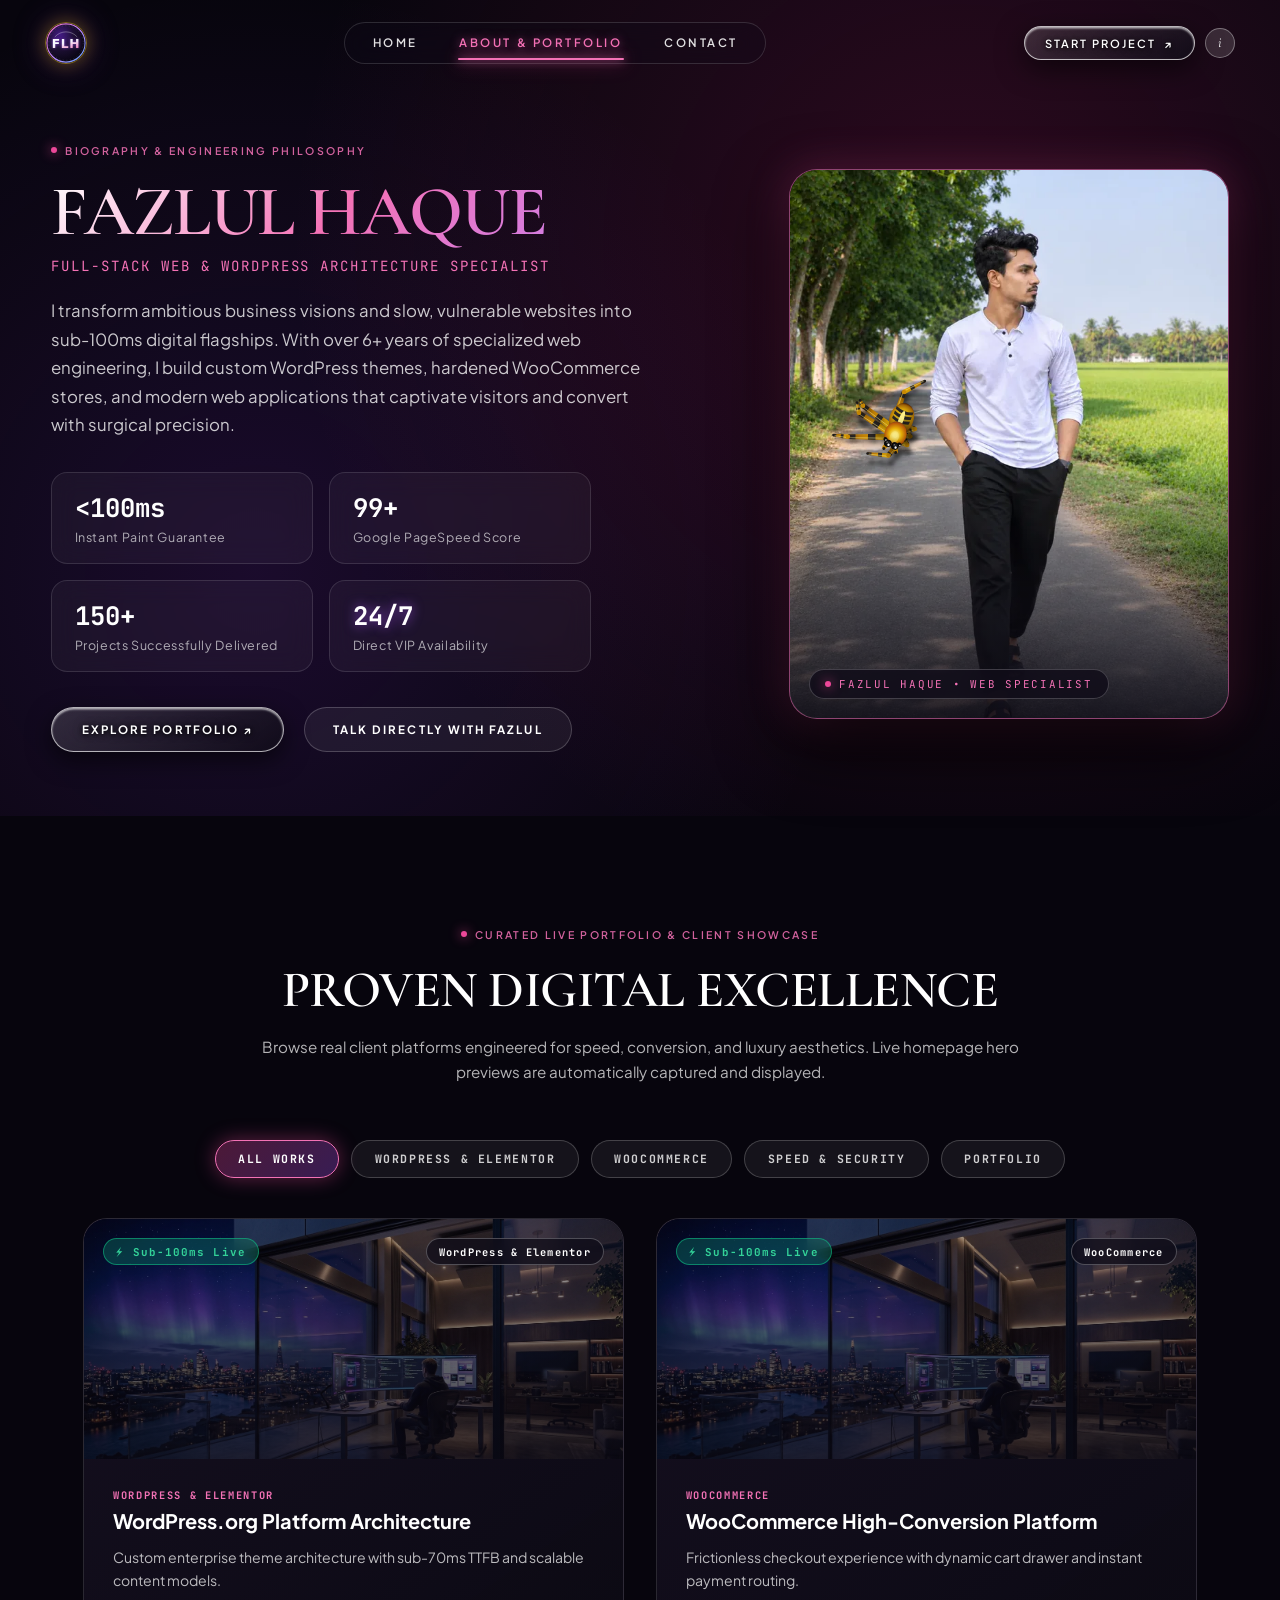
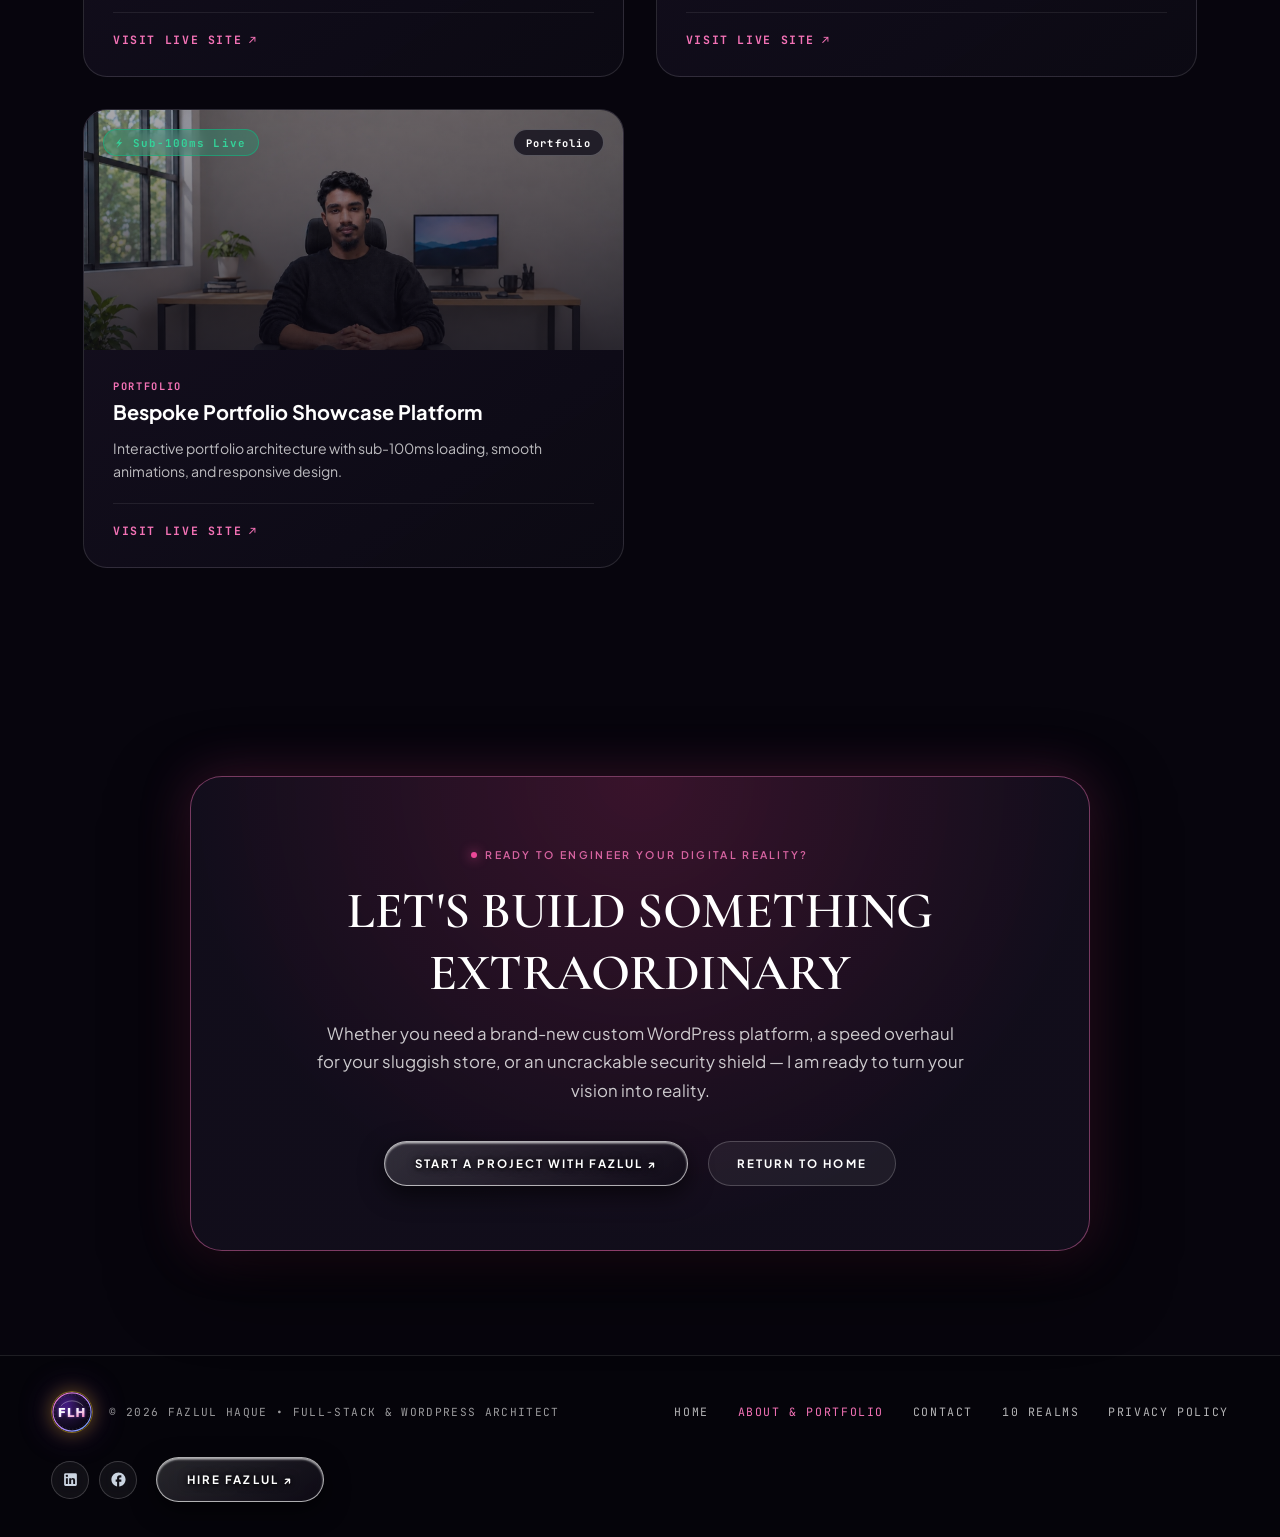
==== commit f031db14: "Fix blueprint calculator sliders and bump v53.0" ====
--- a/about.html
+++ b/about.html
@@ -32,7 +32,7 @@
   <noscript><link href="https://fonts.googleapis.com/css2?family=Cormorant+Garamond:ital,wght@0,500;0,600;0,700;1,600&family=Plus+Jakarta+Sans:wght@400;500;600;700&family=JetBrains+Mono:wght@400;500;600&display=swap" rel="stylesheet" /></noscript>
 
   <!-- Shared Universal Stylesheet -->
-  <link rel="stylesheet" href="styles.css?v=52.0" />
+  <link rel="stylesheet" href="styles.css?v=53.0" />
 
   <!-- Rich JSON-LD Structured Data for Google Search -->
   <script type="application/ld+json">
@@ -303,7 +303,7 @@
   <!-- Interactive Golden Jumping Spider with Silk Thread -->
   <canvas id="cursor-spider-canvas" class="cursor-spider-canvas" aria-hidden="true"></canvas>
 
-  <script defer src="app.js?v=52.0"></script>
+  <script defer src="app.js?v=53.0"></script>
 
   <!-- Floating Mobile Bottom Navigation Dock (Visible on Mobile Screens < 768px) -->
   <nav class="mobile-bottom-dock" aria-label="Mobile Navigation">
